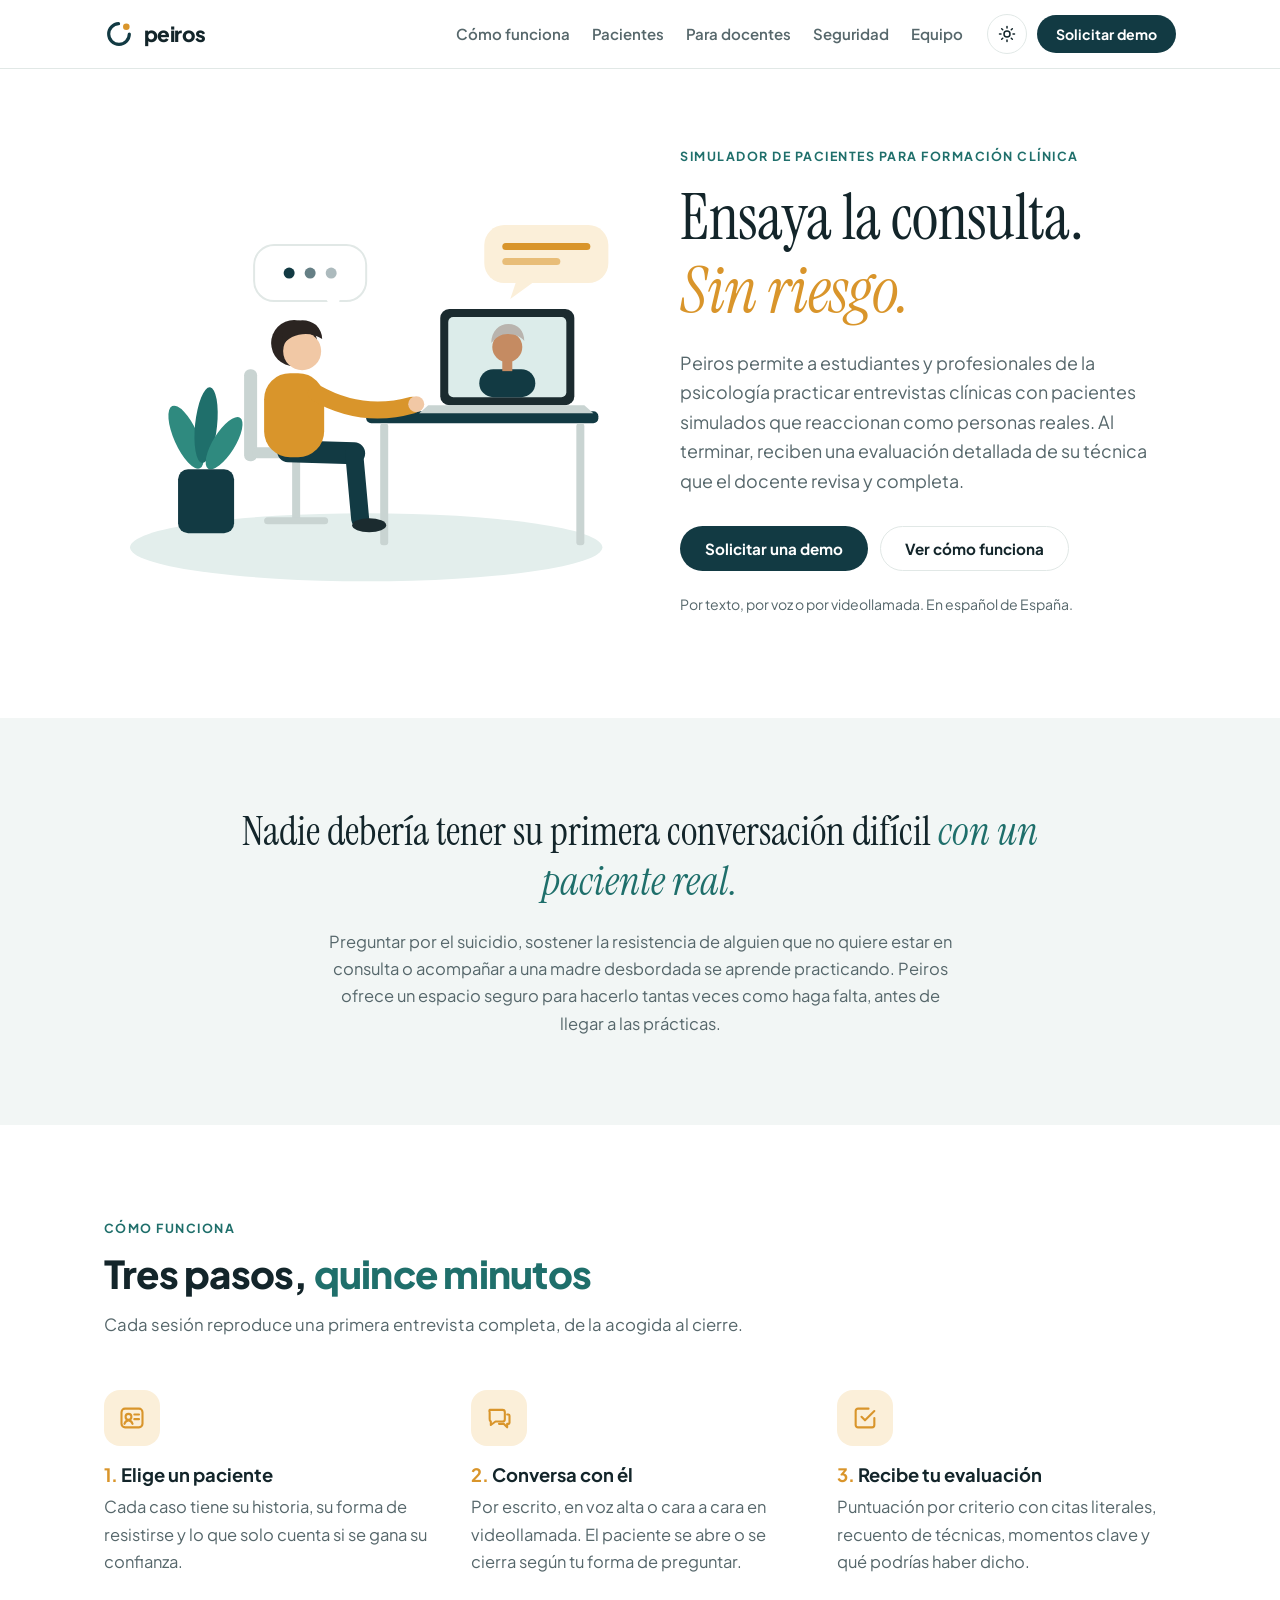
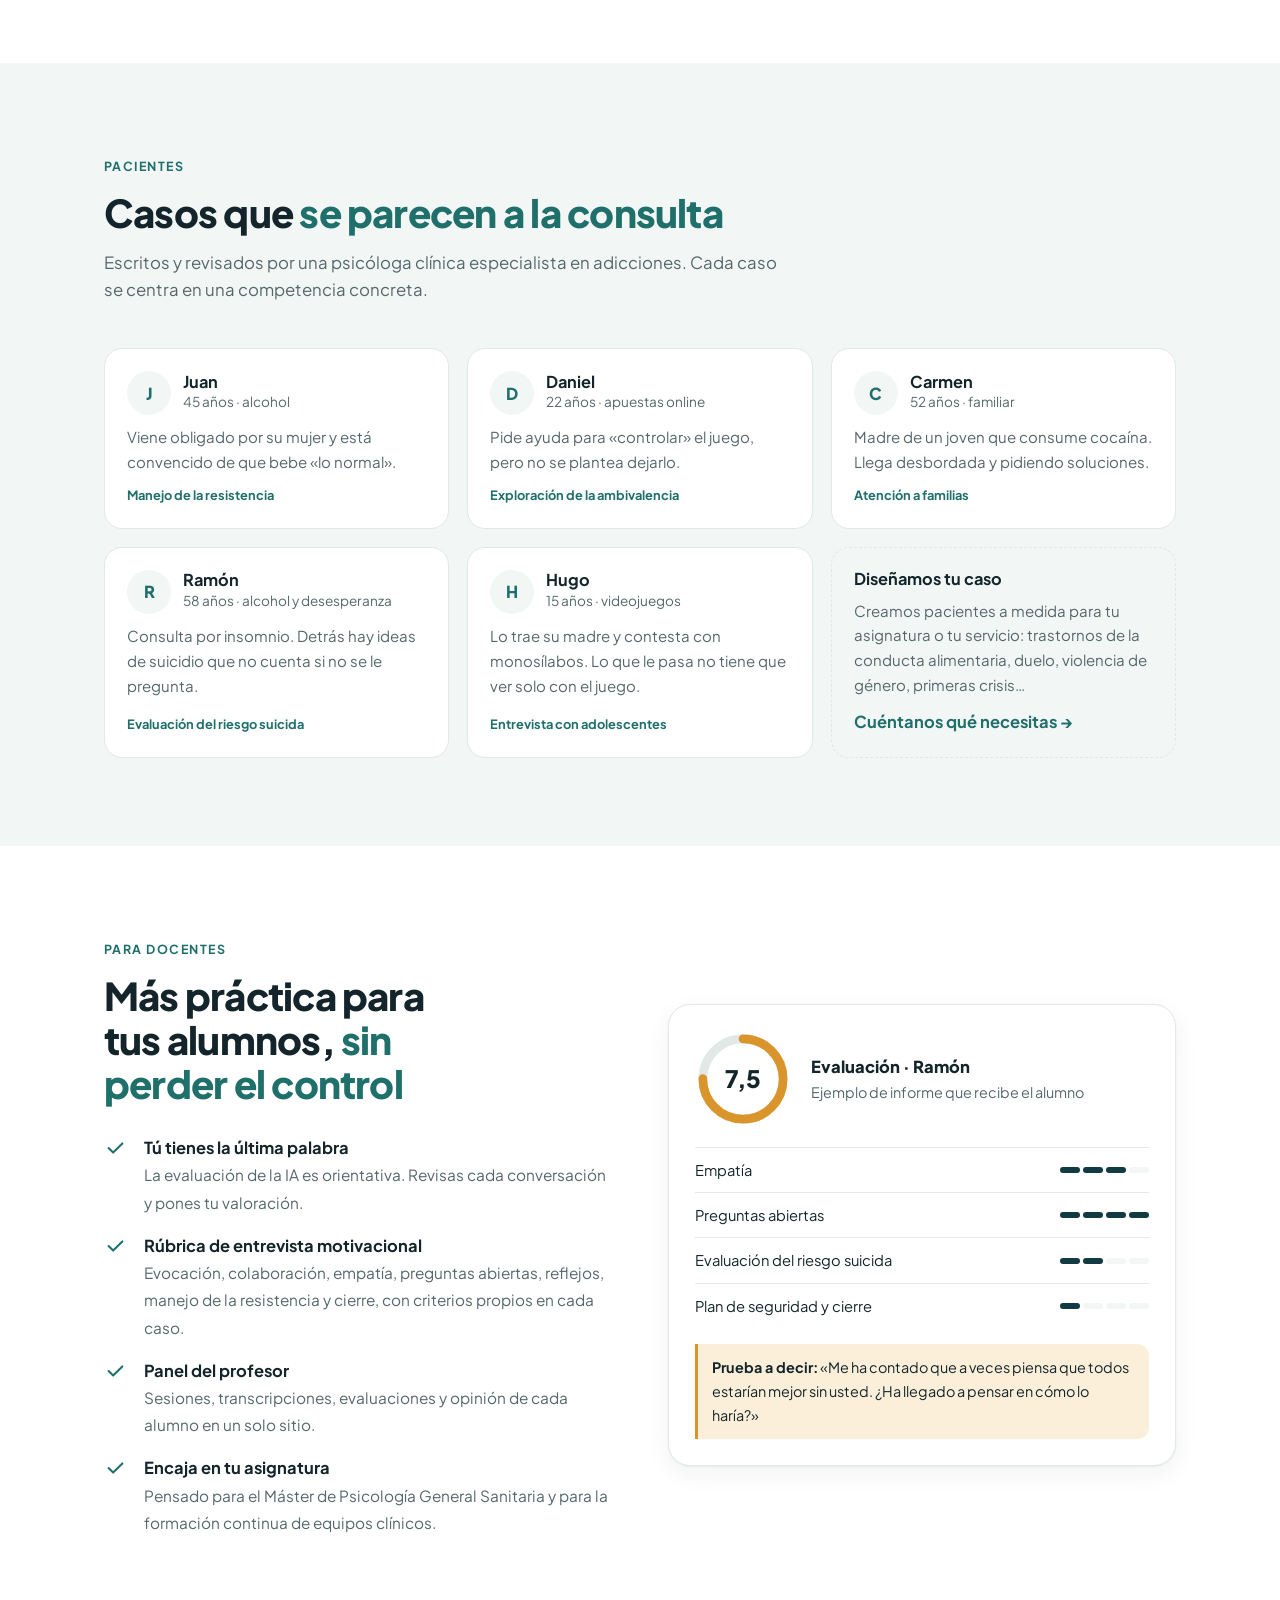
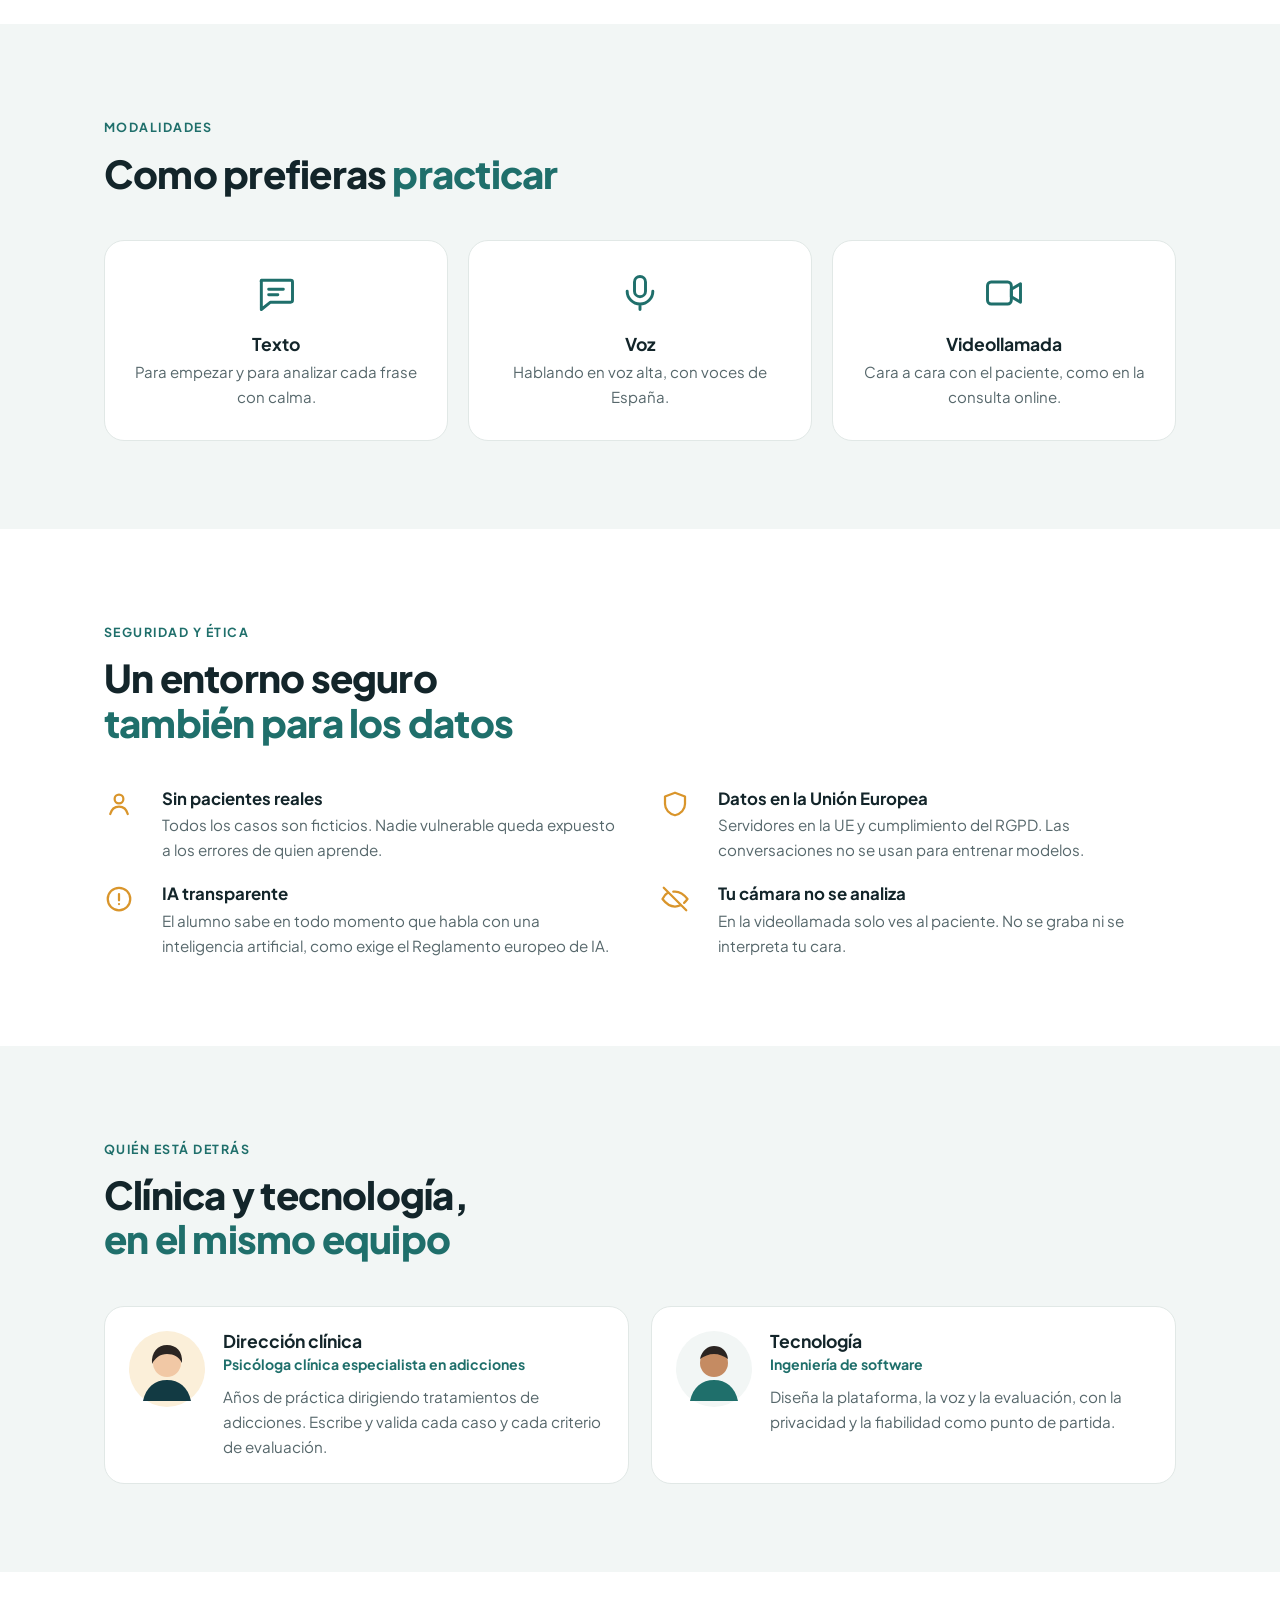
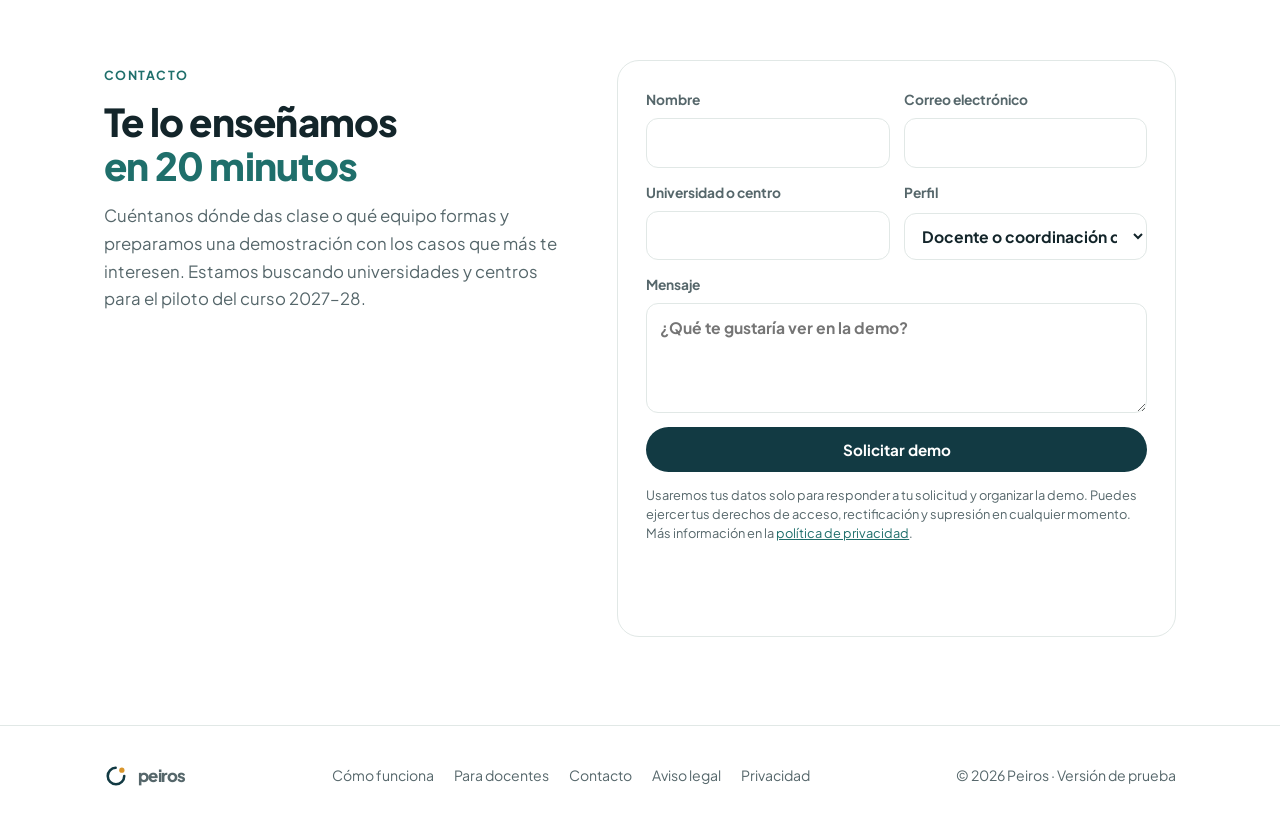
==== index.html @ 3a3e8f76 "Web corporativa de Peiros Co-Authored-By: Claude Opus 5.5 <noreply@anthropic.com>" ====
<!doctype html>
<html lang="es">
<head>
  <meta charset="utf-8">
  <meta name="viewport" content="width=device-width, initial-scale=1">
  <title>Peiros · Simulador de pacientes para formación clínica</title>
  <meta name="description" content="Peiros es un simulador de pacientes con IA para que estudiantes y profesionales de la psicología ensayen entrevistas clínicas sin riesgo y reciban una evaluación de su técnica.">
  <link rel="icon" href="assets/brand/favicon.svg" type="image/svg+xml">
  <link rel="preconnect" href="https://fonts.googleapis.com">
  <link rel="preconnect" href="https://fonts.gstatic.com" crossorigin>
  <link rel="stylesheet" href="https://fonts.googleapis.com/css2?family=Instrument+Serif:ital@0;1&family=Plus+Jakarta+Sans:wght@400;500;600;700;800&display=swap">
  <script>
    // Tema guardado antes de pintar, para evitar un parpadeo
    try { const t = localStorage.getItem("peiros-theme"); if (t) document.documentElement.dataset.theme = t; } catch (_) {}
  </script>
  <link rel="stylesheet" href="assets/landing.css">
  <script>window.PEIROS_APP_URL = null;</script>
</head>
<body>
  <header class="site-header">
    <div class="wrap">
      <a class="brand" href="index.html" aria-label="Peiros, inicio">
        <svg viewBox="0 0 32 32" aria-hidden="true"><circle cx="16" cy="16" r="11" fill="none" stroke="currentColor" stroke-width="3.4" stroke-linecap="round" stroke-dasharray="51 18.1"/><circle cx="23.8" cy="8.2" r="3.5" class="f-accent"/></svg>
        peiros
      </a>
      <nav class="site-nav" aria-label="Secciones">
        <a href="#como-funciona">Cómo funciona</a>
        <a href="#pacientes">Pacientes</a>
        <a href="#docentes">Para docentes</a>
        <a href="#seguridad">Seguridad</a>
        <a href="#equipo">Equipo</a>
      </nav>
      <div class="header-actions">
        <button class="theme-toggle" id="theme-toggle" type="button" aria-label="Cambiar entre modo claro y oscuro">
          <svg class="sun" viewBox="0 0 24 24" fill="none" stroke="currentColor" stroke-width="2" stroke-linecap="round"><circle cx="12" cy="12" r="4"/><path d="M12 2v2M12 20v2M4.9 4.9l1.4 1.4M17.7 17.7l1.4 1.4M2 12h2M20 12h2M4.9 19.1l1.4-1.4M17.7 6.3l1.4-1.4"/></svg>
          <svg class="moon" viewBox="0 0 24 24" fill="none" stroke="currentColor" stroke-width="2" stroke-linecap="round" stroke-linejoin="round"><path d="M21 12.8A9 9 0 1 1 11.2 3a7 7 0 0 0 9.8 9.8z"/></svg>
        </button>
        
        <a class="btn btn-primary btn-small" href="#contacto">Solicitar demo</a>
      </div>
    </div>
  </header>

  <main>
    <!-- Hero -->
    <section class="hero">
      <div class="wrap">
        <div class="illustration" aria-hidden="true">
          <svg viewBox="0 0 520 420">
            <ellipse cx="262" cy="372" rx="236" ry="34" class="f-floor"/>
            <!-- planta -->
            <g>
              <ellipse cx="82" cy="262" rx="12" ry="34" class="f-leaf" transform="rotate(-24 82 262)"/>
              <ellipse cx="102" cy="250" rx="11" ry="38" class="f-teal" transform="rotate(6 102 250)"/>
              <ellipse cx="120" cy="268" rx="11" ry="30" class="f-leaf" transform="rotate(32 120 268)"/>
              <rect x="74" y="294" width="56" height="64" rx="10" class="f-brand"/>
            </g>
            <!-- mesa -->
            <rect x="262" y="236" width="232" height="12" rx="5" class="f-brand"/>
            <rect x="276" y="248" width="8" height="122" rx="3" class="f-metal"/>
            <rect x="472" y="248" width="8" height="122" rx="3" class="f-metal"/>
            <!-- portátil con el paciente en pantalla -->
            <rect x="336" y="134" width="134" height="96" rx="9" class="f-dark"/>
            <rect x="344" y="142" width="118" height="80" rx="5" class="f-screen"/>
            <rect x="375" y="194" width="56" height="28" rx="14" class="f-brand"/>
            <rect x="398" y="183" width="10" height="13" class="f-skin2"/>
            <circle cx="403" cy="172" r="15" class="f-skin2"/>
            <path d="M387 168c0-12 8-19 17-19 10 0 16 7 16 17-4-5-10-7-17-7-6 0-11 3-16 9z" class="f-grey"/>
            <path d="M324 230h156l9 8H315z" class="f-metal"/>
            <!-- bocadillo del paciente -->
            <rect x="380" y="50" width="124" height="58" rx="20" class="f-accent-soft"/>
            <path d="M412 106l-6 18 22-16z" class="f-accent-soft"/>
            <rect x="398" y="68" width="88" height="7" rx="3.5" class="f-accent"/>
            <rect x="398" y="83" width="58" height="7" rx="3.5" class="f-accent" opacity=".55"/>
            <!-- bocadillo del estudiante -->
            <rect x="150" y="70" width="112" height="56" rx="20" class="f-card s-line" stroke-width="2"/>
            <path d="M222 124l10 18 4-20z" class="f-card"/>
            <circle cx="185" cy="98" r="5.5" class="f-brand"/>
            <circle cx="206" cy="98" r="5.5" class="f-brand" opacity=".65"/>
            <circle cx="227" cy="98" r="5.5" class="f-brand" opacity=".35"/>
            <!-- silla -->
            <rect x="140" y="194" width="13" height="92" rx="6" class="f-metal"/>
            <rect x="148" y="272" width="88" height="11" rx="5" class="f-metal"/>
            <rect x="188" y="283" width="8" height="62" class="f-metal"/>
            <rect x="160" y="342" width="64" height="7" rx="3.5" class="f-metal"/>
            <!-- estudiante -->
            <path d="M184 276 L250 278" class="s-brand" stroke-width="22" stroke-linecap="round" fill="none"/>
            <path d="M250 278 L256 344" class="s-brand" stroke-width="18" stroke-linecap="round" fill="none"/>
            <ellipse cx="265" cy="350" rx="17" ry="7" class="f-dark"/>
            <rect x="160" y="198" width="60" height="84" rx="26" class="f-accent"/>
            <path d="M212 218 Q258 244 308 230" class="s-accent" stroke-width="17" stroke-linecap="round" fill="none"/>
            <circle cx="312" cy="229" r="8" class="f-skin"/>
            <circle cx="190" cy="168" r="23" class="f-hair"/>
            <circle cx="198" cy="176" r="19" class="f-skin"/>
            <path d="M178 160c4-14 22-20 34-10 4 4 6 9 6 14-8-6-20-7-30-2-4 2-7 5-10 9z" class="f-hair"/>
          </svg>
        </div>
        <div>
          <span class="eyebrow">Simulador de pacientes para formación clínica</span>
          <h1>Ensaya la consulta. <em>Sin riesgo.</em></h1>
          <p class="lead">Peiros permite a estudiantes y profesionales de la psicología practicar entrevistas clínicas con pacientes simulados que reaccionan como personas reales. Al terminar, reciben una evaluación detallada de su técnica que el docente revisa y completa.</p>
          <div class="hero-actions">
            <a class="btn btn-primary" href="#contacto">Solicitar una demo</a>
            <a class="btn btn-ghost" href="#como-funciona">Ver cómo funciona</a>
          </div>
          <p class="hero-note">Por texto, por voz o por videollamada. En español de España.</p>
        </div>
      </div>
    </section>

    <!-- Declaración -->
    <section class="soft statement">
      <div class="wrap">
        <blockquote>Nadie debería tener su primera conversación difícil <em>con un paciente real.</em></blockquote>
        <p>Preguntar por el suicidio, sostener la resistencia de alguien que no quiere estar en consulta o acompañar a una madre desbordada se aprende practicando. Peiros ofrece un espacio seguro para hacerlo tantas veces como haga falta, antes de llegar a las prácticas.</p>
      </div>
    </section>

    <!-- Cómo funciona -->
    <section id="como-funciona">
      <div class="wrap">
        <div class="section-head">
          <span class="eyebrow">Cómo funciona</span>
          <h2>Tres pasos, <span>quince minutos</span></h2>
          <p>Cada sesión reproduce una primera entrevista completa, de la acogida al cierre.</p>
        </div>
        <div class="steps">
          <div class="step">
            <div class="step-icon"><svg viewBox="0 0 24 24" fill="none" stroke="currentColor" stroke-width="1.8" stroke-linecap="round" stroke-linejoin="round"><rect x="3" y="4" width="18" height="16" rx="3"/><circle cx="9" cy="11" r="2.5"/><path d="M5.5 17c.8-2 2-3 3.5-3s2.7 1 3.5 3M14 9h4M14 13h4"/></svg></div>
            <h3>Elige un paciente</h3>
            <p>Cada caso tiene su historia, su forma de resistirse y lo que solo cuenta si se gana su confianza.</p>
          </div>
          <div class="step">
            <div class="step-icon"><svg viewBox="0 0 24 24" fill="none" stroke="currentColor" stroke-width="1.8" stroke-linecap="round" stroke-linejoin="round"><path d="M4 5h11a2 2 0 0 1 2 2v6a2 2 0 0 1-2 2H9l-4 3v-3a2 2 0 0 1-1-2V7a2 2 0 0 1 0-2z"/><path d="M19 9h1a1 1 0 0 1 1 1v6a1 1 0 0 1-1 1h-1v3l-3-3h-4"/></svg></div>
            <h3>Conversa con él</h3>
            <p>Por escrito, en voz alta o cara a cara en videollamada. El paciente se abre o se cierra según tu forma de preguntar.</p>
          </div>
          <div class="step">
            <div class="step-icon"><svg viewBox="0 0 24 24" fill="none" stroke="currentColor" stroke-width="1.8" stroke-linecap="round" stroke-linejoin="round"><path d="M9 11l3 3 8-8"/><path d="M20 12v6a2 2 0 0 1-2 2H6a2 2 0 0 1-2-2V6a2 2 0 0 1 2-2h9"/></svg></div>
            <h3>Recibe tu evaluación</h3>
            <p>Puntuación por criterio con citas literales, recuento de técnicas, momentos clave y qué podrías haber dicho.</p>
          </div>
        </div>
      </div>
    </section>

    <!-- Pacientes -->
    <section id="pacientes" class="soft">
      <div class="wrap">
        <div class="section-head">
          <span class="eyebrow">Pacientes</span>
          <h2>Casos que <span>se parecen a la consulta</span></h2>
          <p>Escritos y revisados por una psicóloga clínica especialista en adicciones. Cada caso se centra en una competencia concreta.</p>
        </div>
        <div class="patients">
          <article class="patient">
            <div class="patient-head"><div class="patient-avatar">J</div><div><h3>Juan</h3><div class="age">45 años · alcohol</div></div></div>
            <p>Viene obligado por su mujer y está convencido de que bebe «lo normal».</p>
            <div class="skill">Manejo de la resistencia</div>
          </article>
          <article class="patient">
            <div class="patient-head"><div class="patient-avatar">D</div><div><h3>Daniel</h3><div class="age">22 años · apuestas online</div></div></div>
            <p>Pide ayuda para «controlar» el juego, pero no se plantea dejarlo.</p>
            <div class="skill">Exploración de la ambivalencia</div>
          </article>
          <article class="patient">
            <div class="patient-head"><div class="patient-avatar">C</div><div><h3>Carmen</h3><div class="age">52 años · familiar</div></div></div>
            <p>Madre de un joven que consume cocaína. Llega desbordada y pidiendo soluciones.</p>
            <div class="skill">Atención a familias</div>
          </article>
          <article class="patient">
            <div class="patient-head"><div class="patient-avatar">R</div><div><h3>Ramón</h3><div class="age">58 años · alcohol y desesperanza</div></div></div>
            <p>Consulta por insomnio. Detrás hay ideas de suicidio que no cuenta si no se le pregunta.</p>
            <div class="skill">Evaluación del riesgo suicida</div>
          </article>
          <article class="patient">
            <div class="patient-head"><div class="patient-avatar">H</div><div><h3>Hugo</h3><div class="age">15 años · videojuegos</div></div></div>
            <p>Lo trae su madre y contesta con monosílabos. Lo que le pasa no tiene que ver solo con el juego.</p>
            <div class="skill">Entrevista con adolescentes</div>
          </article>
          <article class="patient custom">
            <h3>Diseñamos tu caso</h3>
            <p>Creamos pacientes a medida para tu asignatura o tu servicio: trastornos de la conducta alimentaria, duelo, violencia de género, primeras crisis…</p>
            <a href="#contacto">Cuéntanos qué necesitas →</a>
          </article>
        </div>
      </div>
    </section>

    <!-- Para docentes -->
    <section id="docentes">
      <div class="wrap split">
        <div>
          <div class="section-head" style="margin-bottom:28px">
            <span class="eyebrow">Para docentes</span>
            <h2>Más práctica para tus alumnos, <span>sin perder el control</span></h2>
          </div>
          <ul class="checks">
            <li><svg viewBox="0 0 24 24" fill="none" stroke="currentColor" stroke-width="2.2" stroke-linecap="round" stroke-linejoin="round"><path d="M5 12l5 5L20 7"/></svg><div><b>Tú tienes la última palabra</b><span>La evaluación de la IA es orientativa. Revisas cada conversación y pones tu valoración.</span></div></li>
            <li><svg viewBox="0 0 24 24" fill="none" stroke="currentColor" stroke-width="2.2" stroke-linecap="round" stroke-linejoin="round"><path d="M5 12l5 5L20 7"/></svg><div><b>Rúbrica de entrevista motivacional</b><span>Evocación, colaboración, empatía, preguntas abiertas, reflejos, manejo de la resistencia y cierre, con criterios propios en cada caso.</span></div></li>
            <li><svg viewBox="0 0 24 24" fill="none" stroke="currentColor" stroke-width="2.2" stroke-linecap="round" stroke-linejoin="round"><path d="M5 12l5 5L20 7"/></svg><div><b>Panel del profesor</b><span>Sesiones, transcripciones, evaluaciones y opinión de cada alumno en un solo sitio.</span></div></li>
            <li><svg viewBox="0 0 24 24" fill="none" stroke="currentColor" stroke-width="2.2" stroke-linecap="round" stroke-linejoin="round"><path d="M5 12l5 5L20 7"/></svg><div><b>Encaja en tu asignatura</b><span>Pensado para el Máster de Psicología General Sanitaria y para la formación continua de equipos clínicos.</span></div></li>
          </ul>
        </div>
        <div class="mock" aria-label="Ejemplo de evaluación">
          <div class="mock-top">
            <div class="mock-ring">
              <svg viewBox="0 0 110 110"><circle cx="55" cy="55" r="46" fill="none" stroke-width="10" class="s-line"/><circle cx="55" cy="55" r="46" fill="none" stroke-width="10" stroke-linecap="round" class="s-accent" stroke-dasharray="289" stroke-dashoffset="72"/></svg>
              <span>7,5</span>
            </div>
            <div><div class="mock-title">Evaluación · Ramón</div><div class="mock-sub">Ejemplo de informe que recibe el alumno</div></div>
          </div>
          <div class="mock-row"><span>Empatía</span><span class="bars"><i class="on"></i><i class="on"></i><i class="on"></i><i></i></span></div>
          <div class="mock-row"><span>Preguntas abiertas</span><span class="bars"><i class="on"></i><i class="on"></i><i class="on"></i><i class="on"></i></span></div>
          <div class="mock-row"><span>Evaluación del riesgo suicida</span><span class="bars"><i class="on"></i><i class="on"></i><i></i><i></i></span></div>
          <div class="mock-row"><span>Plan de seguridad y cierre</span><span class="bars"><i class="on"></i><i></i><i></i><i></i></span></div>
          <div class="mock-quote"><b>Prueba a decir:</b> «Me ha contado que a veces piensa que todos estarían mejor sin usted. ¿Ha llegado a pensar en cómo lo haría?»</div>
        </div>
      </div>
    </section>

    <!-- Modalidades -->
    <section class="soft">
      <div class="wrap">
        <div class="section-head">
          <span class="eyebrow">Modalidades</span>
          <h2>Como prefieras <span>practicar</span></h2>
        </div>
        <div class="modes">
          <div class="mode">
            <svg viewBox="0 0 24 24" fill="none" stroke="currentColor" stroke-width="1.6" stroke-linecap="round" stroke-linejoin="round"><path d="M4 5h16a1 1 0 0 1 1 1v10a1 1 0 0 1-1 1H9l-5 4V6a1 1 0 0 1 0-1z"/><path d="M8 10h8M8 13h5"/></svg>
            <h3>Texto</h3><p>Para empezar y para analizar cada frase con calma.</p>
          </div>
          <div class="mode">
            <svg viewBox="0 0 24 24" fill="none" stroke="currentColor" stroke-width="1.6" stroke-linecap="round" stroke-linejoin="round"><rect x="9" y="3" width="6" height="11" rx="3"/><path d="M5 11a7 7 0 0 0 14 0M12 18v3"/></svg>
            <h3>Voz</h3><p>Hablando en voz alta, con voces de España.</p>
          </div>
          <div class="mode">
            <svg viewBox="0 0 24 24" fill="none" stroke="currentColor" stroke-width="1.6" stroke-linecap="round" stroke-linejoin="round"><rect x="3" y="6" width="13" height="12" rx="2"/><path d="M16 10l5-3v10l-5-3z"/></svg>
            <h3>Videollamada</h3><p>Cara a cara con el paciente, como en la consulta online.</p>
          </div>
        </div>
      </div>
    </section>

    <!-- Seguridad -->
    <section id="seguridad">
      <div class="wrap">
        <div class="section-head">
          <span class="eyebrow">Seguridad y ética</span>
          <h2>Un entorno seguro <span>también para los datos</span></h2>
        </div>
        <div class="pillars">
          <div class="pillar"><svg viewBox="0 0 24 24" fill="none" stroke="currentColor" stroke-width="1.8" stroke-linecap="round" stroke-linejoin="round"><circle cx="12" cy="8" r="3.5"/><path d="M5 20c1-4 3.5-6 7-6s6 2 7 6"/></svg><div><h3>Sin pacientes reales</h3><p>Todos los casos son ficticios. Nadie vulnerable queda expuesto a los errores de quien aprende.</p></div></div>
          <div class="pillar"><svg viewBox="0 0 24 24" fill="none" stroke="currentColor" stroke-width="1.8" stroke-linecap="round" stroke-linejoin="round"><path d="M12 3l8 3v6c0 4.5-3.4 8-8 9-4.6-1-8-4.5-8-9V6z"/></svg><div><h3>Datos en la Unión Europea</h3><p>Servidores en la UE y cumplimiento del RGPD. Las conversaciones no se usan para entrenar modelos.</p></div></div>
          <div class="pillar"><svg viewBox="0 0 24 24" fill="none" stroke="currentColor" stroke-width="1.8" stroke-linecap="round" stroke-linejoin="round"><circle cx="12" cy="12" r="9"/><path d="M12 8v5M12 16h.01"/></svg><div><h3>IA transparente</h3><p>El alumno sabe en todo momento que habla con una inteligencia artificial, como exige el Reglamento europeo de IA.</p></div></div>
          <div class="pillar"><svg viewBox="0 0 24 24" fill="none" stroke="currentColor" stroke-width="1.8" stroke-linecap="round" stroke-linejoin="round"><path d="M3 3l18 18M10.6 6.1A9.9 9.9 0 0 1 12 6c5 0 8.5 4 10 6-.6.8-1.5 2-2.7 3.1M6.6 6.6C4.4 8 2.8 10.4 2 12c1.5 2 5 6 10 6 1.6 0 3-.4 4.3-1"/></svg><div><h3>Tu cámara no se analiza</h3><p>En la videollamada solo ves al paciente. No se graba ni se interpreta tu cara.</p></div></div>
        </div>
      </div>
    </section>

    <!-- Equipo -->
    <section id="equipo" class="soft">
      <div class="wrap">
        <div class="section-head">
          <span class="eyebrow">Quién está detrás</span>
          <h2>Clínica y tecnología, <span>en el mismo equipo</span></h2>
        </div>
        <div class="team">
          <article class="member">
            <svg viewBox="0 0 76 76" aria-hidden="true"><circle cx="38" cy="38" r="38" class="f-accent-soft"/><path d="M14 70c3-14 12-21 24-21s21 7 24 21z" class="f-brand"/><circle cx="38" cy="32" r="14" class="f-skin"/><path d="M23 33c-1-12 6-19 15-19s16 6 15 18c-3-6-8-9-15-9s-12 4-15 10z" class="f-hair"/></svg>
            <div><h3>Dirección clínica</h3><div class="role">Psicóloga clínica especialista en adicciones</div><p>Años de práctica dirigiendo tratamientos de adicciones. Escribe y valida cada caso y cada criterio de evaluación.</p></div>
          </article>
          <article class="member">
            <svg viewBox="0 0 76 76" aria-hidden="true"><circle cx="38" cy="38" r="38" class="f-soft"/><path d="M14 70c3-14 12-21 24-21s21 7 24 21z" class="f-teal"/><circle cx="38" cy="32" r="14" class="f-skin2"/><path d="M24 28c2-9 8-13 14-13 7 0 13 4 14 13-4-3-9-5-14-5s-10 2-14 5z" class="f-hair"/></svg>
            <div><h3>Tecnología</h3><div class="role">Ingeniería de software</div><p>Diseña la plataforma, la voz y la evaluación, con la privacidad y la fiabilidad como punto de partida.</p></div>
          </article>
        </div>
      </div>
    </section>

    <!-- Contacto -->
    <section id="contacto">
      <div class="wrap contact">
        <div>
          <div class="section-head">
            <span class="eyebrow">Contacto</span>
            <h2>Te lo enseñamos <span>en 20 minutos</span></h2>
            <p>Cuéntanos dónde das clase o qué equipo formas y preparamos una demostración con los casos que más te interesen. Estamos buscando universidades y centros para el piloto del curso 2027–28.</p>
          </div>
        </div>
        <form id="contact-form" novalidate>
          <div class="row">
            <label for="c-name">Nombre<input id="c-name" name="name" required maxlength="120" autocomplete="name"></label>
            <label for="c-email">Correo electrónico<input id="c-email" name="email" type="email" required maxlength="200" autocomplete="email"></label>
          </div>
          <div class="row">
            <label for="c-org">Universidad o centro<input id="c-org" name="organization" maxlength="200" autocomplete="organization"></label>
            <label for="c-role">Perfil
              <select id="c-role" name="role">
                <option>Docente o coordinación de máster</option>
                <option>Dirección de centro o servicio</option>
                <option>Profesional de la psicología</option>
                <option>Estudiante</option>
                <option>Otro</option>
              </select>
            </label>
          </div>
          <label for="c-message">Mensaje<textarea id="c-message" name="message" maxlength="3000" placeholder="¿Qué te gustaría ver en la demo?"></textarea></label>
          <label class="hp" aria-hidden="true">No rellenar<input name="website" tabindex="-1" autocomplete="off"></label>
          <button class="btn btn-primary" type="submit">Solicitar demo</button>
          <p class="form-legal">Usaremos tus datos solo para responder a tu solicitud y organizar la demo. Puedes ejercer tus derechos de acceso, rectificación y supresión en cualquier momento. Más información en la <a href="privacidad.html">política de privacidad</a>.</p>
          <p class="form-status" id="form-status" role="status"></p>
        </form>
      </div>
    </section>
  </main>

  <footer class="site-footer">
    <div class="wrap">
      <a class="brand" href="index.html" style="font-size:1.05rem">
        <svg viewBox="0 0 32 32" aria-hidden="true" style="width:24px;height:24px"><circle cx="16" cy="16" r="11" fill="none" stroke="currentColor" stroke-width="3.4" stroke-linecap="round" stroke-dasharray="51 18.1"/><circle cx="23.8" cy="8.2" r="3.5" class="f-accent"/></svg>
        peiros
      </a>
      <nav aria-label="Pie de página"><a href="#como-funciona">Cómo funciona</a><a href="#docentes">Para docentes</a><a href="#contacto">Contacto</a><a href="aviso-legal.html">Aviso legal</a><a href="privacidad.html">Privacidad</a></nav>
      <span>© 2026 Peiros · Versión de prueba</span>
    </div>
  </footer>

  <script src="assets/landing.js"></script>
</body>
</html>
---- assets/landing.css ----
/* Peiros · web corporativa
   Layout: secciones amplias y aireadas que alternan fondo blanco y fondo suave; ilustración plana a la izquierda
   del hero y texto a la derecha; tarjetas sobrias solo donde agrupan contenido. Modo claro y oscuro con selector. */

:root {
  --bg: #ffffff;
  --bg-soft: #f2f6f5;
  --card: #ffffff;
  --text: #13252a;
  --muted: #56676b;
  --line: #e1e8e6;
  --brand: #123a43;
  --brand-ink: #ffffff;
  --teal: #1f6f6b;
  --accent: #d9952b;
  --accent-soft: #fbefd9;
  --ill-floor: #e3eeec;
  --ill-dark: #1b2b2f;
  --ill-screen: #dcecea;
  --ill-metal: #c9d4d2;
  --ill-skin: #f1c8a5;
  --ill-skin-2: #c58b62;
  --ill-hair: #2b2421;
  --ill-hair-grey: #b9b4ae;
  --ill-leaf: #2f8a7f;
  --shadow: 0 1px 2px rgba(19, 37, 42, .05), 0 8px 24px rgba(19, 37, 42, .06);
  --font-ui: "Plus Jakarta Sans", system-ui, -apple-system, "Segoe UI", Roboto, sans-serif;
  --font-display: "Instrument Serif", Georgia, "Times New Roman", serif;
}

@media (prefers-color-scheme: dark) {
  :root:not([data-theme="light"]) {
    --bg: #0d1618; --bg-soft: #122023; --card: #152427; --text: #e6eeec; --muted: #9fb2b3; --line: #26383c;
    --brand: #7cc6c3; --brand-ink: #0d1618; --teal: #8fd3cf; --accent: #f0b44e; --accent-soft: #3a2d14;
    --ill-floor: #18292c; --ill-dark: #050b0c; --ill-screen: #23403f; --ill-metal: #4b5d60;
    --ill-skin: #e7b993; --ill-skin-2: #b97f57; --ill-hair: #0b0908; --ill-hair-grey: #a8a29b; --ill-leaf: #4fb3a6;
    --shadow: 0 1px 2px rgba(0, 0, 0, .35);
    color-scheme: dark;
  }
}
:root[data-theme="dark"] {
  --bg: #0d1618; --bg-soft: #122023; --card: #152427; --text: #e6eeec; --muted: #9fb2b3; --line: #26383c;
  --brand: #7cc6c3; --brand-ink: #0d1618; --teal: #8fd3cf; --accent: #f0b44e; --accent-soft: #3a2d14;
  --ill-floor: #18292c; --ill-dark: #050b0c; --ill-screen: #23403f; --ill-metal: #4b5d60;
  --ill-skin: #e7b993; --ill-skin-2: #b97f57; --ill-hair: #0b0908; --ill-hair-grey: #a8a29b; --ill-leaf: #4fb3a6;
  --shadow: 0 1px 2px rgba(0, 0, 0, .35);
  color-scheme: dark;
}

* { box-sizing: border-box; }
html { scroll-behavior: smooth; }
body { margin: 0; background: var(--bg); color: var(--text); font: 16.5px/1.65 var(--font-ui); -webkit-font-smoothing: antialiased; }
a { color: var(--teal); }
img, svg { max-width: 100%; }
h1, h2, h3 { line-height: 1.15; text-wrap: balance; margin: 0; }
:focus-visible { outline: 2px solid var(--accent); outline-offset: 3px; }

.wrap { max-width: 1120px; margin: 0 auto; padding-inline: 24px; }
section { padding-block: 88px; }
section.soft { background: var(--bg-soft); }

/* --- Cabecera --- */
.site-header { position: sticky; top: 0; z-index: 20; background: color-mix(in srgb, var(--bg) 90%, transparent); backdrop-filter: blur(10px); border-bottom: 1px solid var(--line); }
.site-header .wrap { display: flex; align-items: center; gap: 24px; height: 68px; }
.brand { display: flex; align-items: center; gap: 10px; color: var(--text); text-decoration: none; font-weight: 800; font-size: 1.3rem; letter-spacing: -.03em; }
.brand svg { width: 30px; height: 30px; color: var(--brand); }
.site-nav { display: flex; gap: 22px; margin-left: auto; }
.site-nav a { color: var(--muted); text-decoration: none; font-weight: 600; font-size: .94rem; }
.site-nav a:hover { color: var(--text); }
.header-actions { display: flex; align-items: center; gap: 10px; }
.theme-toggle { width: 40px; height: 40px; border-radius: 50%; border: 1px solid var(--line); background: var(--card); color: var(--text); display: grid; place-items: center; cursor: pointer; }
.theme-toggle svg { width: 18px; height: 18px; }
.theme-toggle .moon { display: none; }
:root[data-theme="dark"] .theme-toggle .sun { display: none; }
:root[data-theme="dark"] .theme-toggle .moon { display: block; }
@media (prefers-color-scheme: dark) {
  :root:not([data-theme="light"]) .theme-toggle .sun { display: none; }
  :root:not([data-theme="light"]) .theme-toggle .moon { display: block; }
}

.btn { display: inline-flex; align-items: center; justify-content: center; gap: 8px; border-radius: 999px; padding: 12px 24px; font: 700 .95rem var(--font-ui); text-decoration: none; border: 1.5px solid transparent; cursor: pointer; transition: transform .15s, background .15s; }
.btn-primary { background: var(--brand); color: var(--brand-ink); }
.btn-primary:hover { transform: translateY(-1px); }
.btn-ghost { border-color: var(--line); color: var(--text); background: transparent; }
.btn-ghost:hover { border-color: var(--brand); }
.btn-small { padding: 9px 18px; font-size: .88rem; }

/* --- Hero --- */
.hero { padding-block: 72px 88px; }
.hero .wrap { display: grid; grid-template-columns: minmax(0, 1.05fr) minmax(0, 1fr); gap: 56px; align-items: center; }
.eyebrow { display: inline-block; font-size: .78rem; font-weight: 700; letter-spacing: .12em; text-transform: uppercase; color: var(--teal); margin-bottom: 14px; }
.hero h1 { font-family: var(--font-display); font-weight: 400; font-size: clamp(2.6rem, 5.4vw, 4rem); letter-spacing: -.01em; }
.hero h1 em { color: var(--accent); }
.hero p.lead { color: var(--muted); font-size: 1.12rem; margin: 20px 0 30px; max-width: 34em; }
.hero-actions { display: flex; gap: 12px; flex-wrap: wrap; }
.hero-note { margin-top: 22px; font-size: .88rem; color: var(--muted); }

/* --- Bloque de declaración --- */
.statement { text-align: center; }
.statement blockquote { margin: 0 auto; max-width: 820px; font-family: var(--font-display); font-size: clamp(1.7rem, 3.4vw, 2.5rem); line-height: 1.25; }
.statement blockquote em { color: var(--teal); }
.statement p { color: var(--muted); max-width: 640px; margin: 22px auto 0; }

/* --- Títulos de sección --- */
.section-head { max-width: 680px; margin-bottom: 44px; }
.section-head h2 { font-size: clamp(1.8rem, 3.2vw, 2.4rem); letter-spacing: -.02em; font-weight: 800; }
.section-head h2 span { color: var(--teal); }
.section-head p { color: var(--muted); margin: 14px 0 0; font-size: 1.05rem; }

/* --- Pasos --- */
.steps { display: grid; grid-template-columns: repeat(3, minmax(0, 1fr)); gap: 28px; counter-reset: step; }
.step { position: relative; padding-top: 8px; }
.step-icon { width: 56px; height: 56px; border-radius: 16px; background: var(--accent-soft); color: var(--accent); display: grid; place-items: center; margin-bottom: 18px; }
.step-icon svg { width: 28px; height: 28px; }
.step h3 { font-size: 1.15rem; margin-bottom: 8px; }
.step h3::before { counter-increment: step; content: counter(step) ". "; color: var(--accent); }
.step p { color: var(--muted); margin: 0; }

/* --- Pacientes --- */
.patients { display: grid; grid-template-columns: repeat(3, minmax(0, 1fr)); gap: 18px; }
.patient.custom { border-style: dashed; background: transparent; justify-content: center; }
.patient.custom a { font-weight: 700; text-decoration: none; }
.patient { background: var(--card); border: 1px solid var(--line); border-radius: 18px; padding: 22px; display: flex; flex-direction: column; gap: 10px; }
.patient-head { display: flex; align-items: center; gap: 12px; }
.patient-avatar { width: 44px; height: 44px; border-radius: 50%; display: grid; place-items: center; background: var(--bg-soft); color: var(--teal); font-weight: 800; }
.patient h3 { font-size: 1.02rem; }
.patient .age { font-size: .85rem; color: var(--muted); }
.patient p { margin: 0; color: var(--muted); font-size: .94rem; }
.patient .skill { margin-top: auto; font-size: .8rem; font-weight: 700; color: var(--teal); }
.patients-note { margin-top: 22px; color: var(--muted); font-size: .92rem; }

/* --- Docentes --- */
.split { display: grid; grid-template-columns: minmax(0, 1fr) minmax(0, 1fr); gap: 56px; align-items: center; }
.checks { list-style: none; padding: 0; margin: 0; display: grid; gap: 16px; }
.checks li { display: grid; grid-template-columns: 28px minmax(0, 1fr); gap: 12px; }
.checks li svg { width: 22px; height: 22px; color: var(--teal); margin-top: 3px; }
.checks b { display: block; }
.checks span { color: var(--muted); font-size: .96rem; }

.mock { background: var(--card); border: 1px solid var(--line); border-radius: 22px; box-shadow: var(--shadow); padding: 26px; }
.mock-top { display: flex; gap: 20px; align-items: center; margin-bottom: 20px; }
.mock-ring { width: 96px; height: 96px; flex: none; position: relative; }
.mock-ring svg { transform: rotate(-90deg); }
.mock-ring span { position: absolute; inset: 0; display: grid; place-items: center; font-weight: 800; font-size: 1.5rem; }
.mock-title { font-weight: 800; }
.mock-sub { color: var(--muted); font-size: .9rem; }
.mock-row { display: grid; grid-template-columns: minmax(0, 1fr) auto; gap: 12px; align-items: center; padding: 10px 0; border-top: 1px solid var(--line); font-size: .92rem; }
.bars { display: flex; gap: 3px; }
.bars i { width: 20px; height: 6px; border-radius: 3px; background: var(--bg-soft); }
.bars i.on { background: var(--brand); }
.mock-quote { margin-top: 16px; padding: 12px 14px; border-left: 3px solid var(--accent); background: var(--accent-soft); border-radius: 0 12px 12px 0; font-size: .9rem; }

/* --- Modalidades --- */
.modes { display: grid; grid-template-columns: repeat(3, minmax(0, 1fr)); gap: 20px; }
.mode { text-align: center; padding: 30px 22px; border-radius: 20px; background: var(--card); border: 1px solid var(--line); }
.mode svg { width: 44px; height: 44px; color: var(--teal); margin-bottom: 12px; }
.mode h3 { font-size: 1.1rem; margin-bottom: 6px; }
.mode p { margin: 0; color: var(--muted); font-size: .94rem; }

/* --- Seguridad --- */
.pillars { display: grid; grid-template-columns: repeat(2, minmax(0, 1fr)); gap: 22px 40px; }
.pillar { display: grid; grid-template-columns: 44px minmax(0, 1fr); gap: 14px; }
.pillar svg { width: 30px; height: 30px; color: var(--accent); }
.pillar h3 { font-size: 1.05rem; margin-bottom: 4px; }
.pillar p { margin: 0; color: var(--muted); font-size: .95rem; }

/* --- Equipo --- */
.team { display: grid; grid-template-columns: repeat(2, minmax(0, 1fr)); gap: 22px; }
.member { display: grid; grid-template-columns: 76px minmax(0, 1fr); gap: 18px; align-items: start; background: var(--card); border: 1px solid var(--line); border-radius: 20px; padding: 24px; }
.member svg { width: 76px; height: 76px; }
.member h3 { font-size: 1.1rem; }
.member .role { color: var(--teal); font-weight: 700; font-size: .88rem; margin: 2px 0 8px; }
.member p { margin: 0; color: var(--muted); font-size: .95rem; }

/* --- Contacto --- */
.contact { display: grid; grid-template-columns: minmax(0, .9fr) minmax(0, 1.1fr); gap: 56px; }
.contact form { display: grid; gap: 14px; background: var(--card); border: 1px solid var(--line); border-radius: 22px; padding: 28px; }
.contact .row { display: grid; grid-template-columns: 1fr 1fr; gap: 14px; }
.contact label { display: grid; gap: 6px; font-size: .86rem; font-weight: 700; color: var(--muted); min-width: 0; }
.contact input, .contact select, .contact textarea { width: 100%; min-width: 0; font: inherit; font-size: .98rem; color: var(--text); background: var(--bg); border: 1px solid var(--line); border-radius: 12px; padding: 11px 13px; }
.contact input:focus, .contact select:focus, .contact textarea:focus { outline: none; border-color: var(--brand); }
.contact textarea { min-height: 110px; resize: vertical; }
.hp { position: absolute; left: -9999px; }
.form-status { font-size: .92rem; min-height: 1.4em; }
.form-status.ok { color: var(--teal); }
.form-status.error { color: #c0453d; }

/* --- Pie --- */
.site-footer { border-top: 1px solid var(--line); padding-block: 36px; color: var(--muted); font-size: .88rem; }
.site-footer .wrap { display: flex; flex-wrap: wrap; gap: 16px 32px; align-items: center; justify-content: space-between; }
.site-footer nav { display: flex; gap: 20px; flex-wrap: wrap; }
.site-footer a { color: var(--muted); text-decoration: none; }

/* --- Ilustración --- */
.illustration svg { width: 100%; height: auto; display: block; }

@media (max-width: 900px) {
  .site-nav { display: none; }
  .hero .wrap, .split, .contact { grid-template-columns: 1fr; gap: 40px; }
  .hero .illustration { order: 2; }
  .steps, .modes { grid-template-columns: 1fr; }
  .patients { grid-template-columns: repeat(2, minmax(0, 1fr)); }
  .pillars, .team { grid-template-columns: 1fr; }
}
@media (max-width: 560px) {
  section { padding-block: 64px; }
  .wrap { padding-inline: 16px; }
  .header-actions .btn-ghost { display: none; }
  .contact .row { grid-template-columns: 1fr; }
  .member { grid-template-columns: 1fr; }
  .patients { grid-template-columns: 1fr; }
}
@media (prefers-reduced-motion: reduce) { html { scroll-behavior: auto; } .btn { transition: none; } }

/* Colores de las ilustraciones (se adaptan al tema) */
.f-floor { fill: var(--ill-floor); } .f-dark { fill: var(--ill-dark); } .f-screen { fill: var(--ill-screen); }
.f-metal { fill: var(--ill-metal); } .f-skin { fill: var(--ill-skin); } .f-skin2 { fill: var(--ill-skin-2); }
.f-hair { fill: var(--ill-hair); } .f-grey { fill: var(--ill-hair-grey); } .f-leaf { fill: var(--ill-leaf); }
.f-brand { fill: var(--brand); } .f-accent { fill: var(--accent); } .f-accent-soft { fill: var(--accent-soft); }
.f-card { fill: var(--card); } .f-teal { fill: var(--teal); } .f-soft { fill: var(--bg-soft); }
.s-line { stroke: var(--line); } .s-accent { stroke: var(--accent); } .s-brand { stroke: var(--brand); } .s-skin2 { stroke: var(--ill-skin-2); }

/* --- Páginas legales --- */
.legal { padding-block: 56px 88px; }
.legal .wrap { max-width: 780px; }
.legal h1 { font-family: var(--font-display); font-weight: 400; font-size: clamp(2.2rem, 4.5vw, 3rem); margin-bottom: 8px; }
.legal .updated { color: var(--muted); font-size: .9rem; margin: 0 0 32px; }
.legal h2 { font-size: 1.2rem; font-weight: 800; margin: 36px 0 10px; }
.legal p, .legal li { color: var(--text); }
.legal ul { padding-left: 22px; }
.legal li { margin-bottom: 6px; }
.legal .summary { background: var(--bg-soft); border-radius: 18px; padding: 20px 24px; margin-bottom: 8px; }
.legal .summary p { margin: 6px 0; }
.legal table { width: 100%; border-collapse: collapse; font-size: .94rem; margin: 10px 0; }
.legal th, .legal td { text-align: left; padding: 10px 8px; border-bottom: 1px solid var(--line); vertical-align: top; }
.legal th { font-size: .78rem; text-transform: uppercase; letter-spacing: .06em; color: var(--muted); }
.legal .table-wrap { overflow-x: auto; }
.fill { background: var(--accent-soft); color: var(--text); border-radius: 6px; padding: 0 6px; font-weight: 600; }
.form-legal { font-size: .8rem; color: var(--muted); margin: 0; line-height: 1.5; }
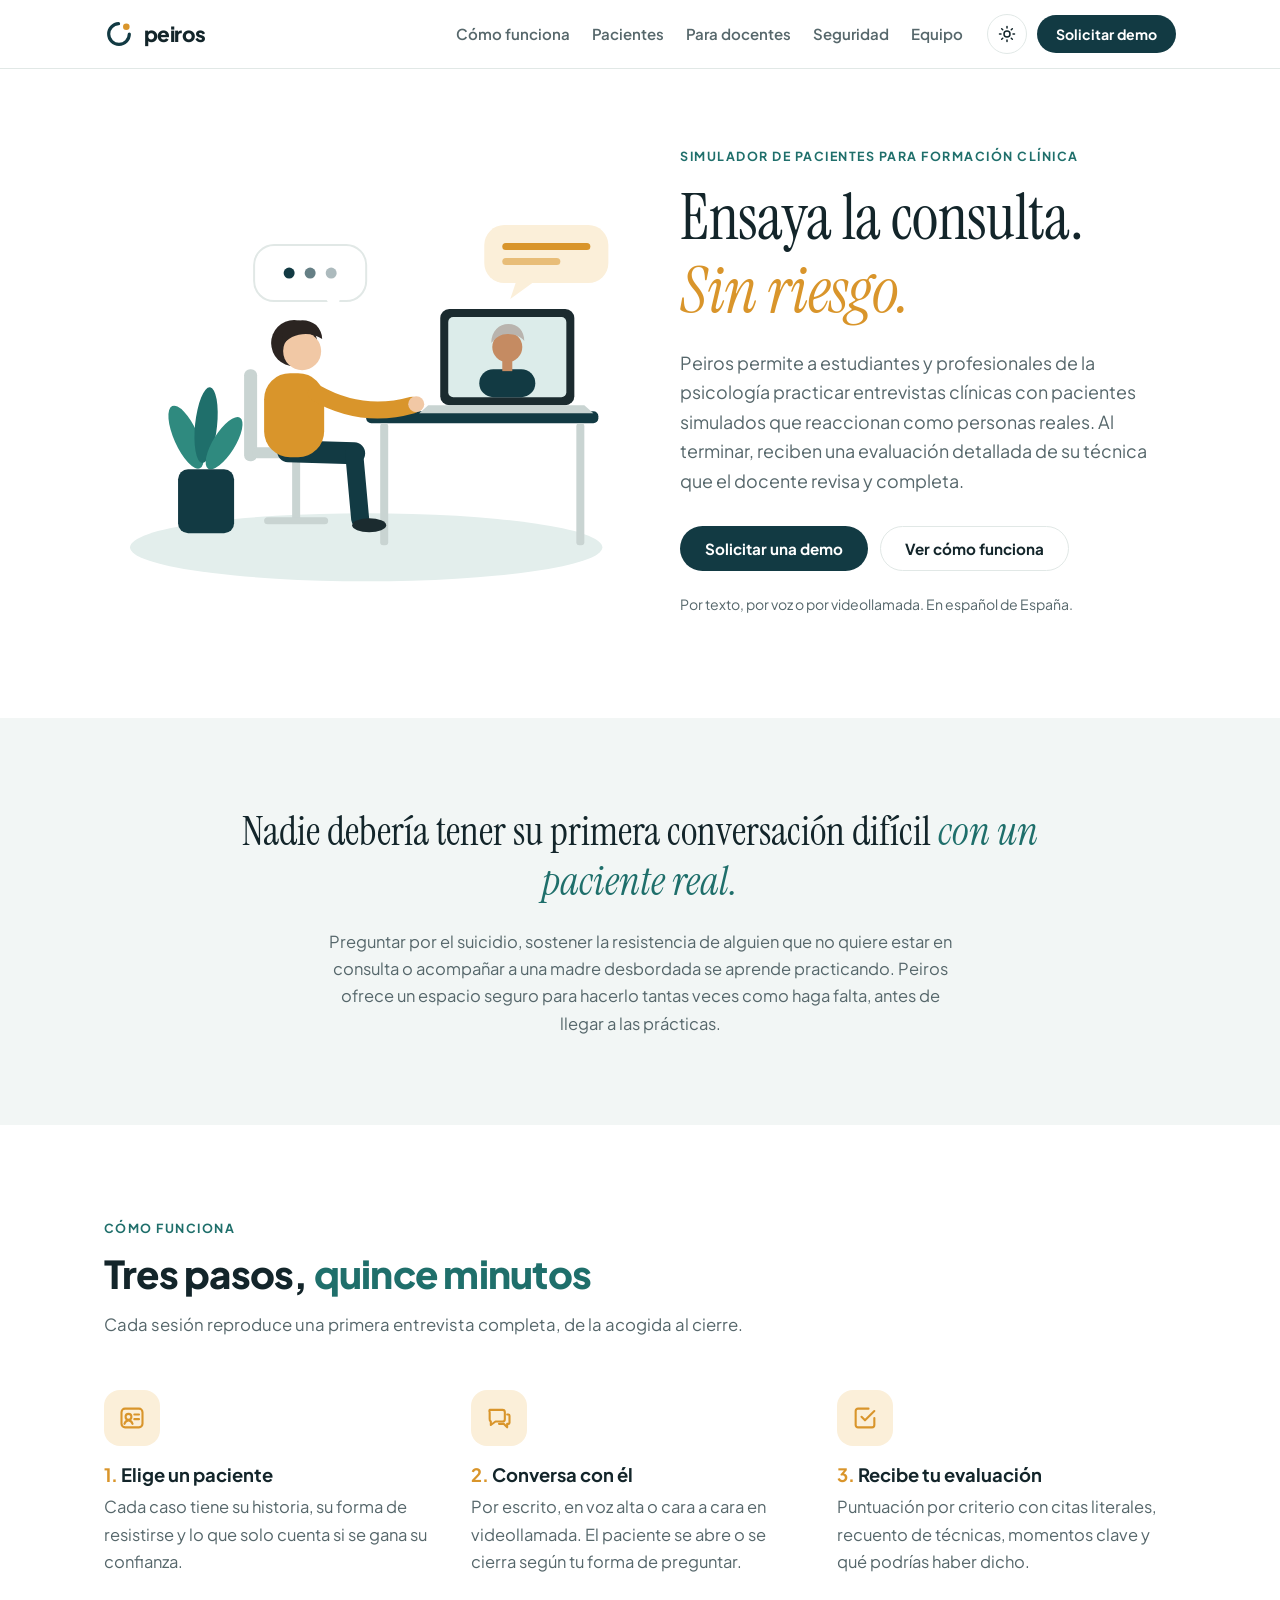
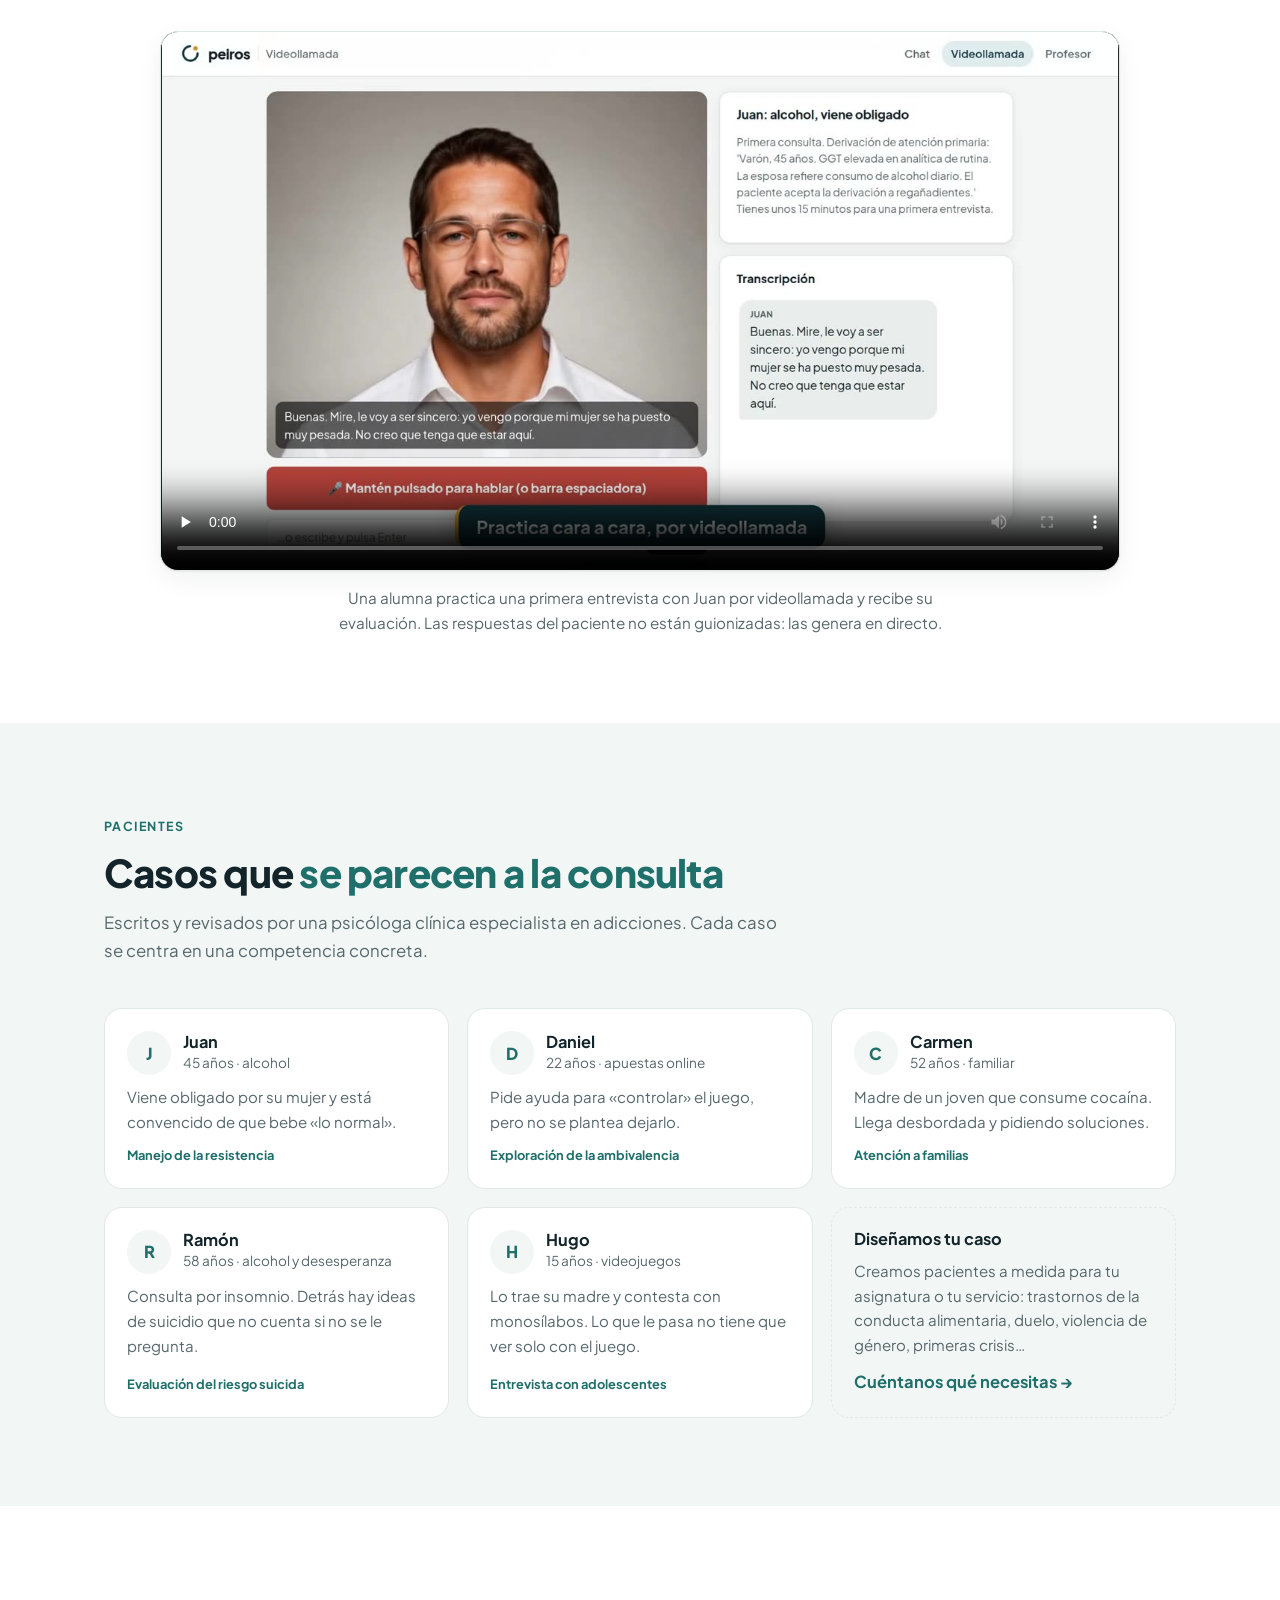
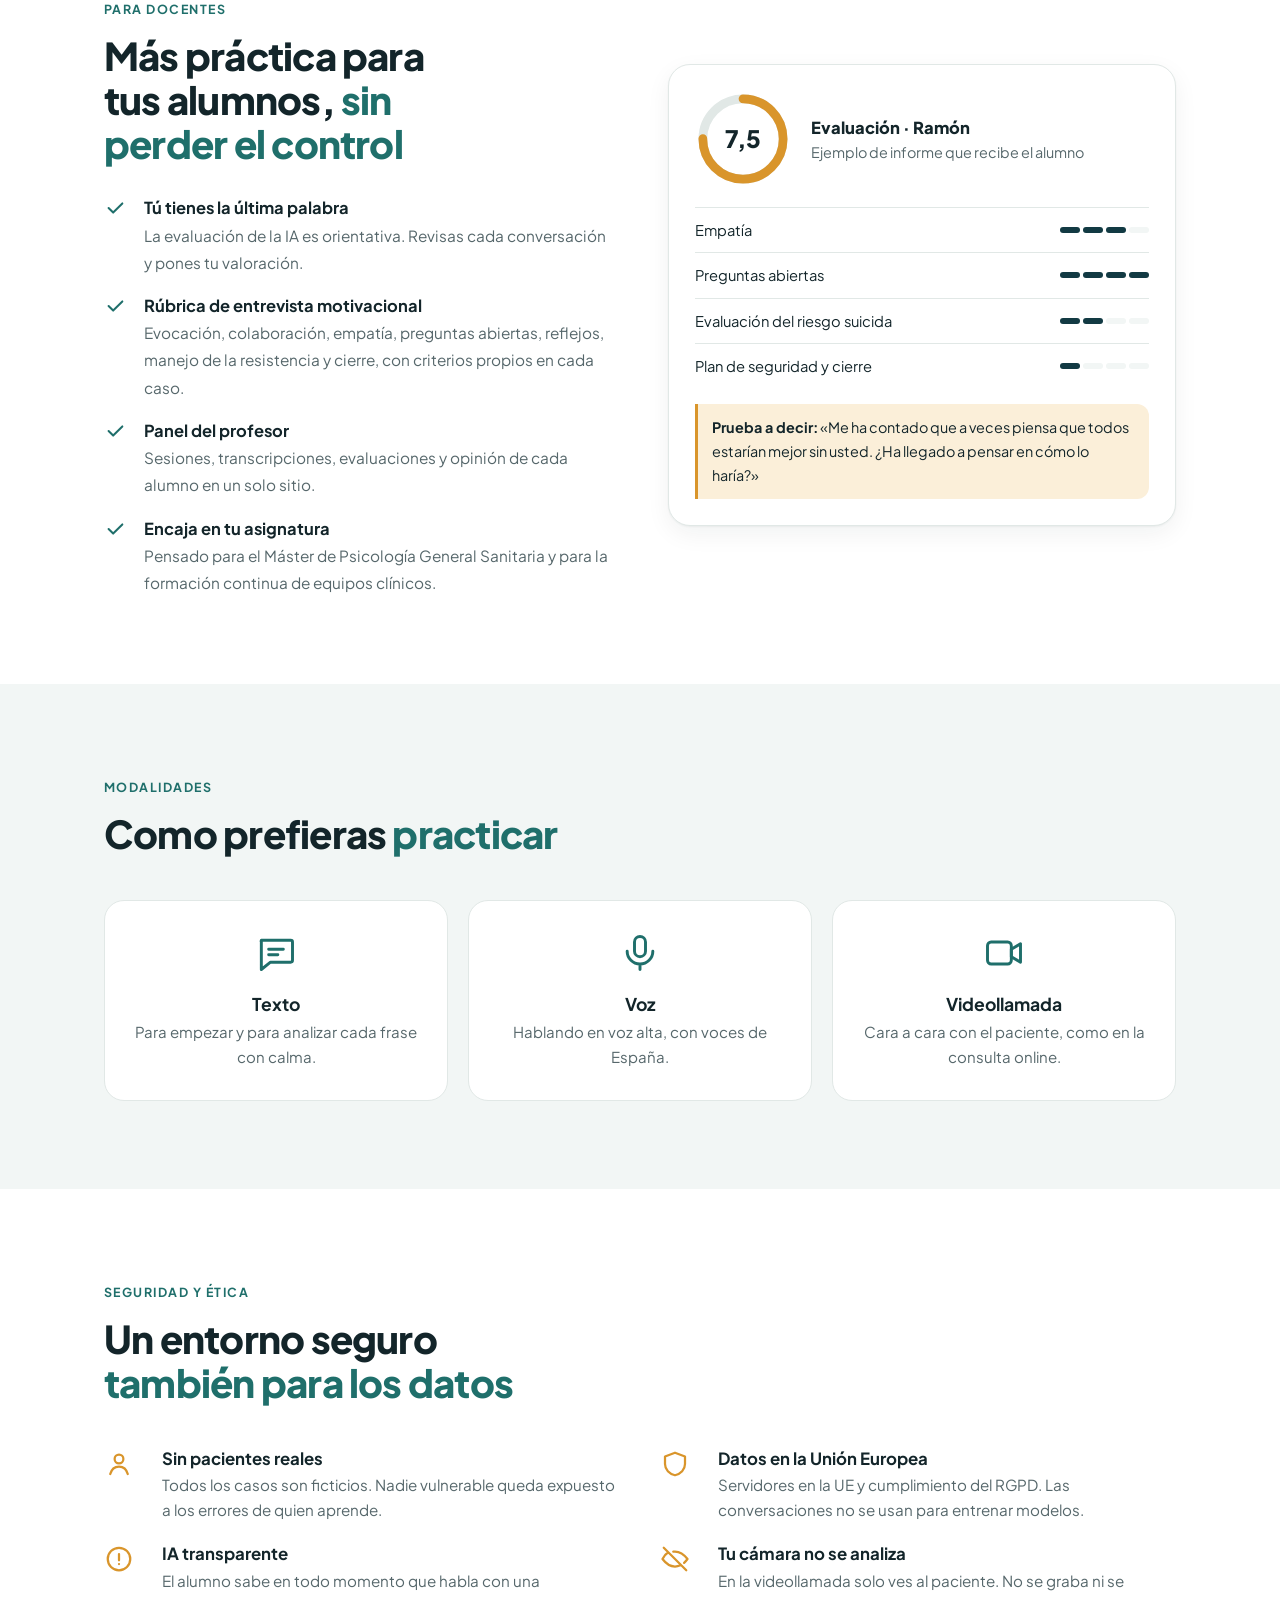
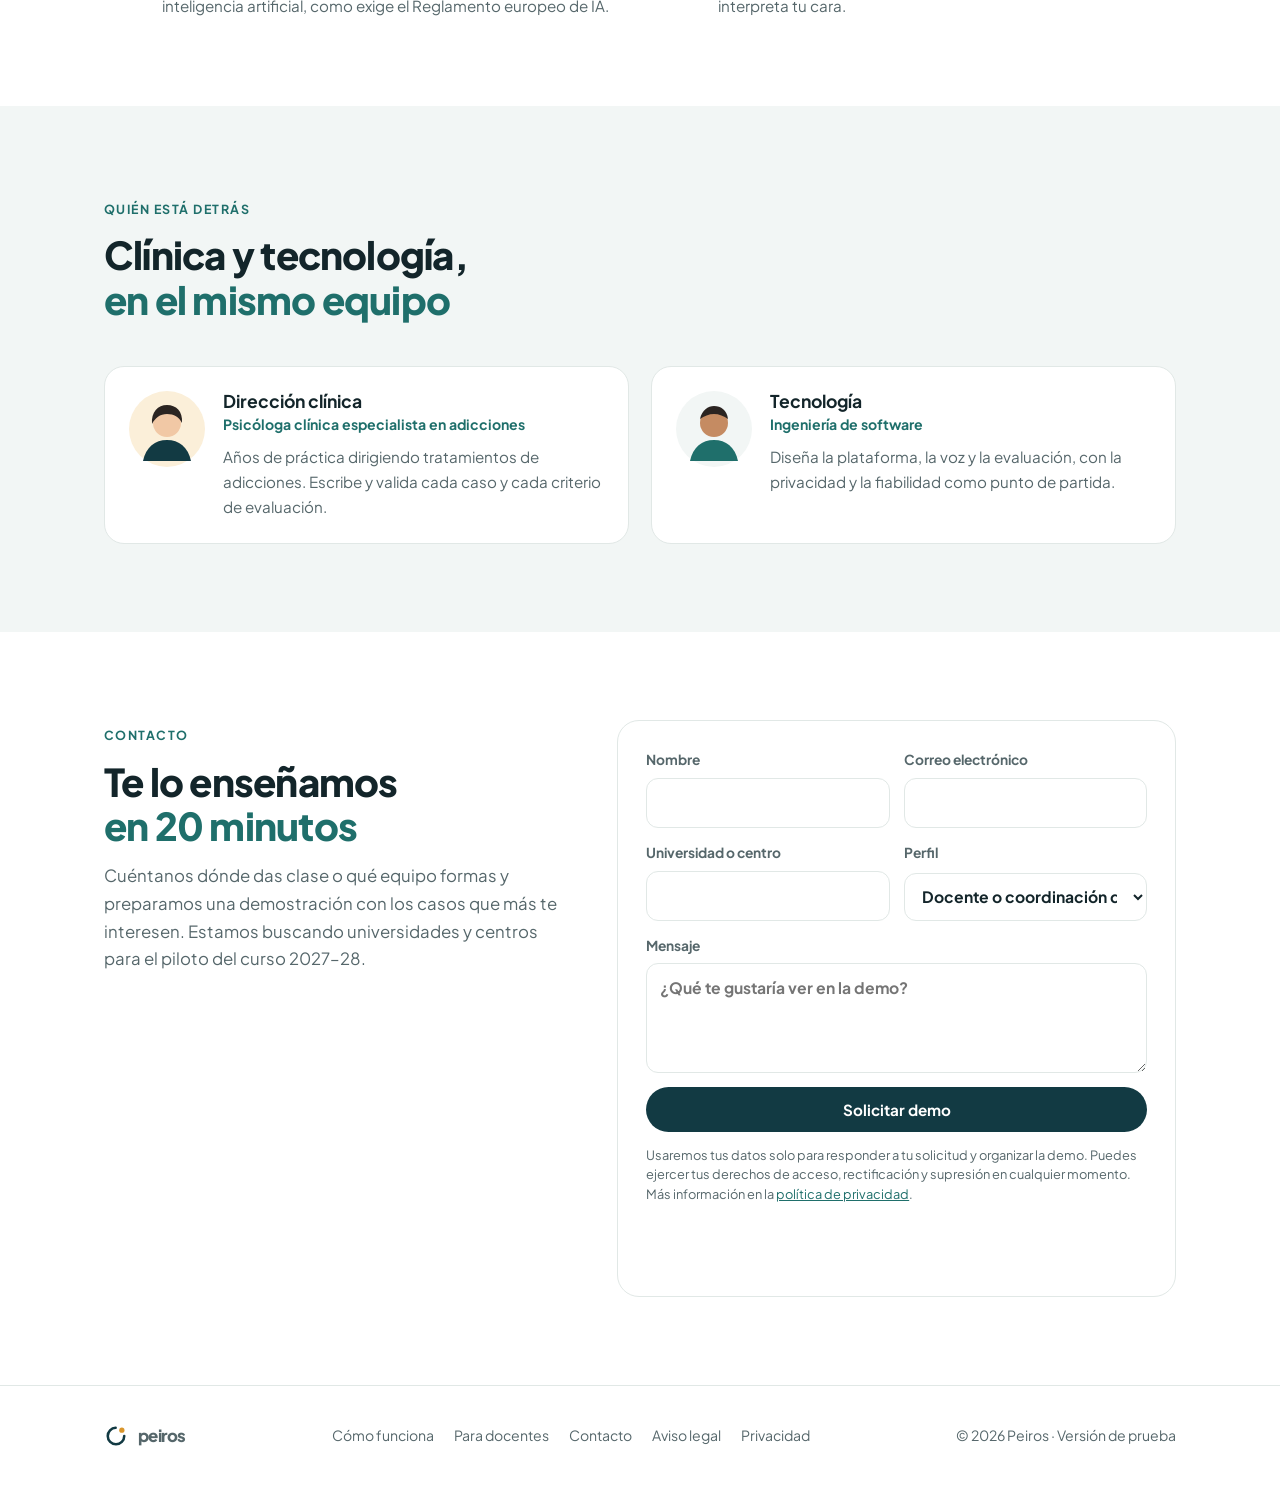
==== commit 749494a7: "Vídeo de demostración en la portada Co-Authored-By: Claude Opus 5.5 <noreply@anthropic.com>" ====
--- a/index.html
+++ b/index.html
@@ -141,6 +141,14 @@
             <p>Puntuación por criterio con citas literales, recuento de técnicas, momentos clave y qué podrías haber dicho.</p>
           </div>
         </div>
+        <figure class="demo-video">
+          <video controls playsinline preload="none" poster="assets/media/peiros-demo-16x9.jpg"
+                 data-poster-v="assets/media/peiros-demo-9x16.jpg" aria-label="Vídeo: una sesión de práctica con Peiros">
+            <source src="assets/media/peiros-demo-9x16.mp4" type="video/mp4" media="(max-width: 640px)">
+            <source src="assets/media/peiros-demo-16x9.mp4" type="video/mp4">
+          </video>
+          <figcaption>Una alumna practica una primera entrevista con Juan por videollamada y recibe su evaluación. Las respuestas del paciente no están guionizadas: las genera en directo.</figcaption>
+        </figure>
       </div>
     </section>
 
--- a/assets/landing.css
+++ b/assets/landing.css
@@ -237,3 +237,12 @@
 .legal .table-wrap { overflow-x: auto; }
 .fill { background: var(--accent-soft); color: var(--text); border-radius: 6px; padding: 0 6px; font-weight: 600; }
 .form-legal { font-size: .8rem; color: var(--muted); margin: 0; line-height: 1.5; }
+
+/* Vídeo de demostración (horizontal en pantallas grandes, vertical en el móvil) */
+.demo-video { margin: 56px auto 0; max-width: 960px; display: grid; gap: 14px; }
+.demo-video video { display: block; width: 100%; max-width: 100%; aspect-ratio: 16 / 9; border-radius: 18px; background: var(--ill-dark); box-shadow: var(--shadow); border: 1px solid var(--line); }
+.demo-video figcaption { color: var(--muted); font-size: .95rem; text-align: center; max-width: 640px; margin-inline: auto; }
+@media (max-width: 640px) {
+  .demo-video { margin-top: 40px; }
+  .demo-video video { aspect-ratio: 9 / 16; width: auto; height: min(78vh, 640px); margin-inline: auto; }
+}
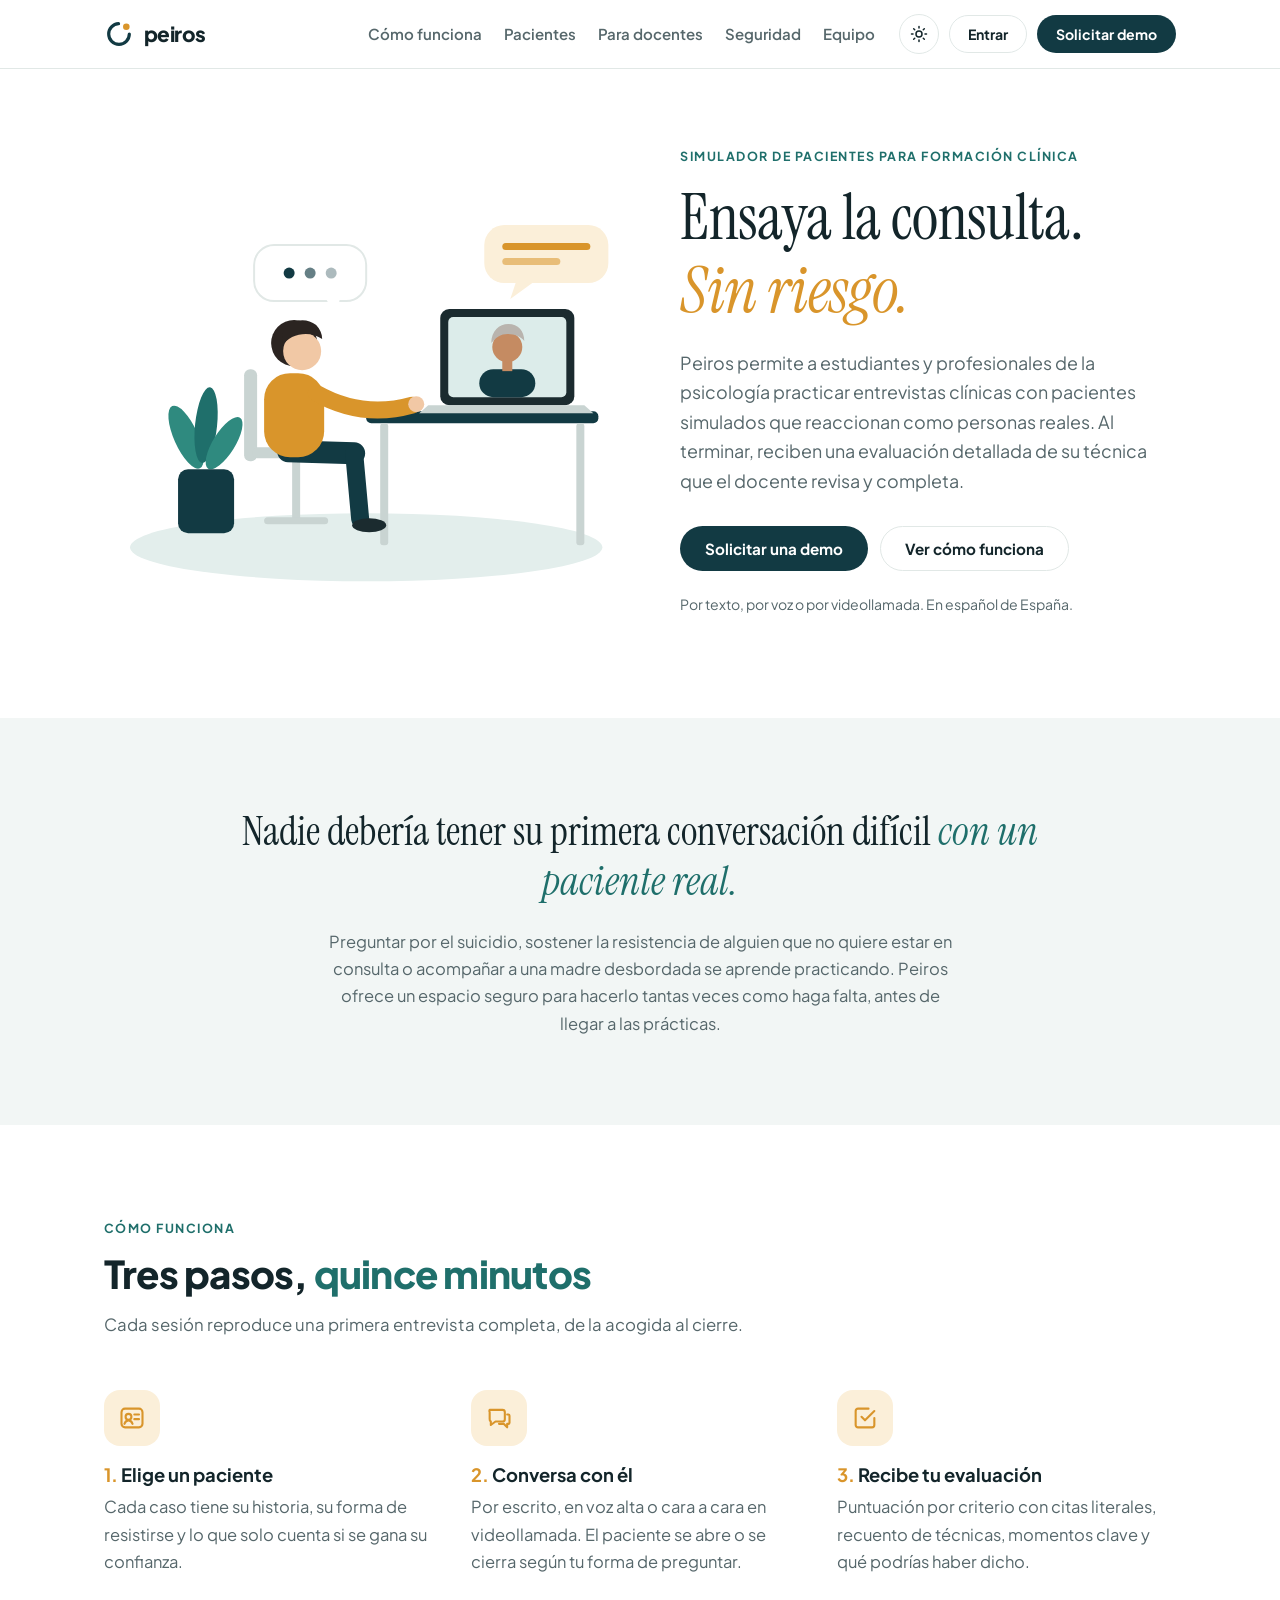
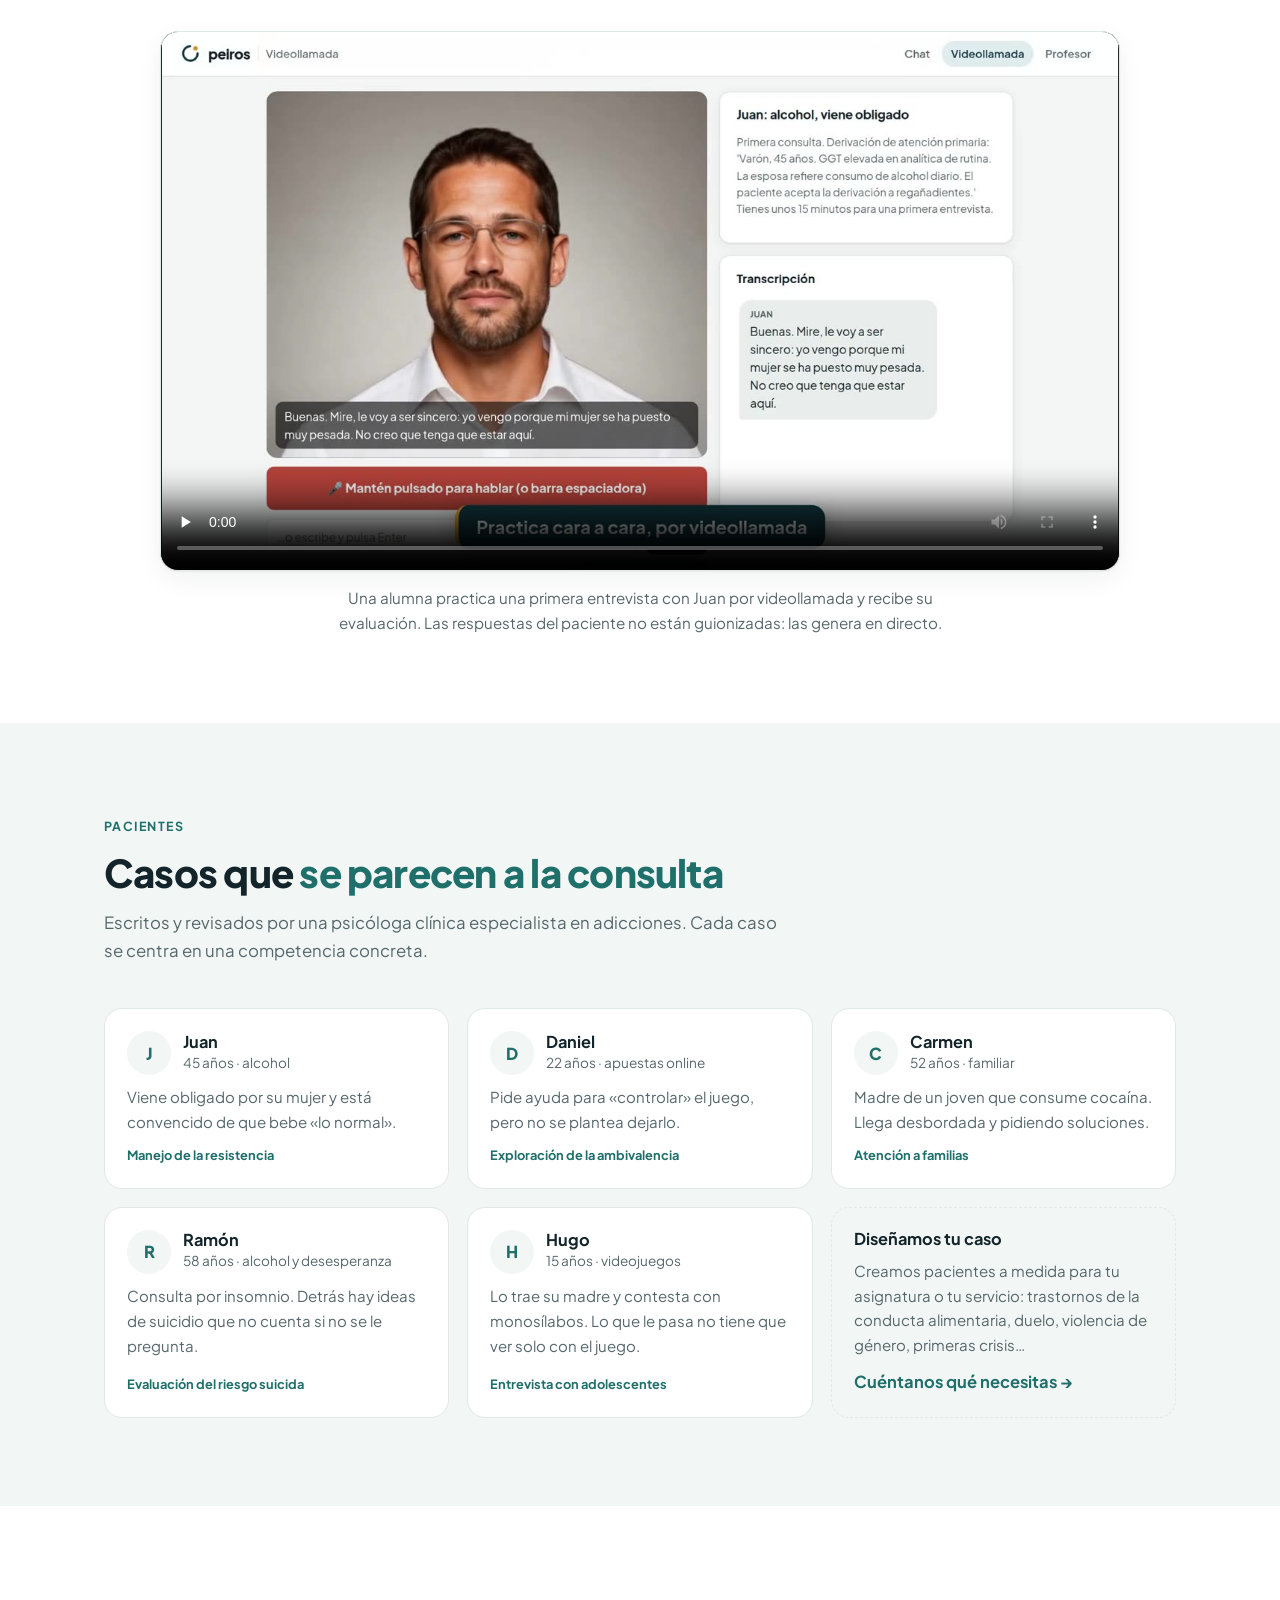
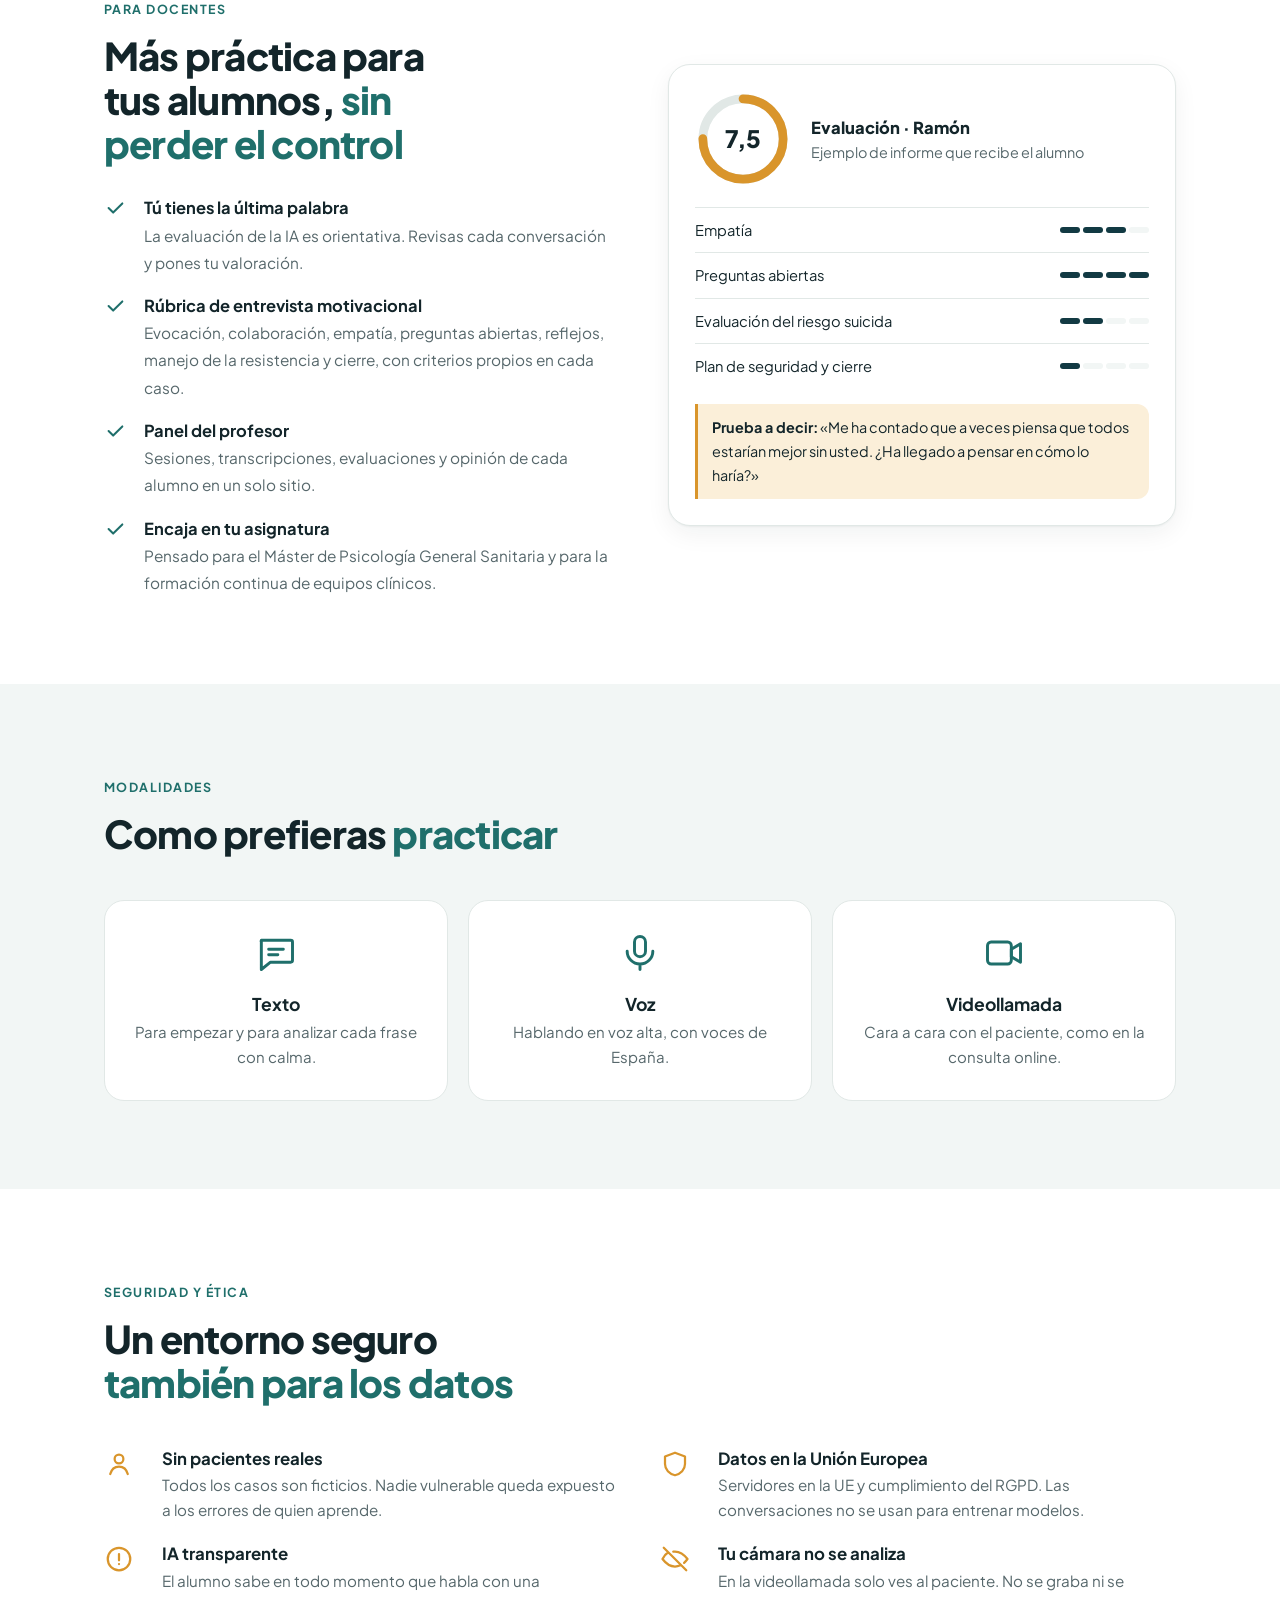
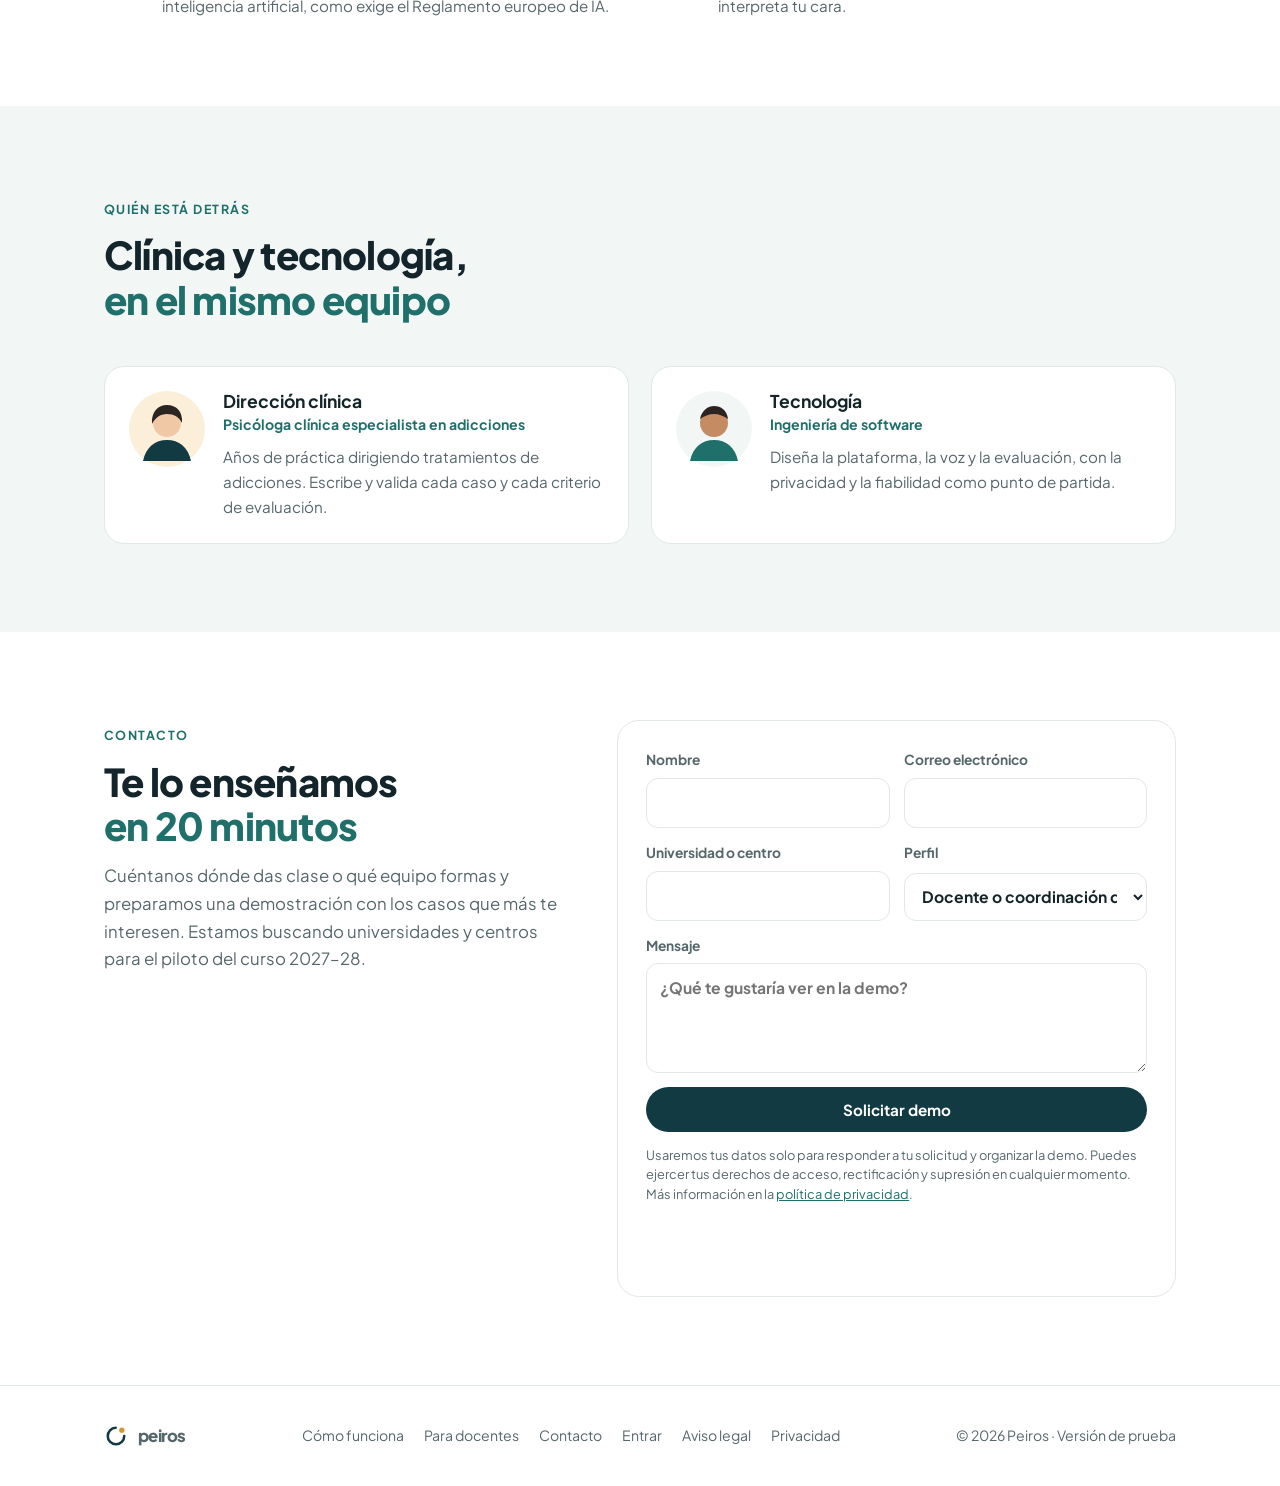
==== commit 4cebf217: "Conecta la web con la app (campus.peiros.app) Co-Authored-By: Claude Opus 5.5 <noreply@anthropic.com" ====
--- a/index.html
+++ b/index.html
@@ -14,7 +14,7 @@
     try { const t = localStorage.getItem("peiros-theme"); if (t) document.documentElement.dataset.theme = t; } catch (_) {}
   </script>
   <link rel="stylesheet" href="assets/landing.css">
-  <script>window.PEIROS_APP_URL = null;</script>
+  <script>window.PEIROS_APP_URL = "https://campus.peiros.app";</script>
 </head>
 <body>
   <header class="site-header">
@@ -35,7 +35,7 @@
           <svg class="sun" viewBox="0 0 24 24" fill="none" stroke="currentColor" stroke-width="2" stroke-linecap="round"><circle cx="12" cy="12" r="4"/><path d="M12 2v2M12 20v2M4.9 4.9l1.4 1.4M17.7 17.7l1.4 1.4M2 12h2M20 12h2M4.9 19.1l1.4-1.4M17.7 6.3l1.4-1.4"/></svg>
           <svg class="moon" viewBox="0 0 24 24" fill="none" stroke="currentColor" stroke-width="2" stroke-linecap="round" stroke-linejoin="round"><path d="M21 12.8A9 9 0 1 1 11.2 3a7 7 0 0 0 9.8 9.8z"/></svg>
         </button>
-        
+        <a class="btn btn-ghost btn-small" href="https://campus.peiros.app/entrar">Entrar</a>
         <a class="btn btn-primary btn-small" href="#contacto">Solicitar demo</a>
       </div>
     </div>
@@ -330,7 +330,7 @@
         <svg viewBox="0 0 32 32" aria-hidden="true" style="width:24px;height:24px"><circle cx="16" cy="16" r="11" fill="none" stroke="currentColor" stroke-width="3.4" stroke-linecap="round" stroke-dasharray="51 18.1"/><circle cx="23.8" cy="8.2" r="3.5" class="f-accent"/></svg>
         peiros
       </a>
-      <nav aria-label="Pie de página"><a href="#como-funciona">Cómo funciona</a><a href="#docentes">Para docentes</a><a href="#contacto">Contacto</a><a href="aviso-legal.html">Aviso legal</a><a href="privacidad.html">Privacidad</a></nav>
+      <nav aria-label="Pie de página"><a href="#como-funciona">Cómo funciona</a><a href="#docentes">Para docentes</a><a href="#contacto">Contacto</a><a href="https://campus.peiros.app/entrar">Entrar</a><a href="aviso-legal.html">Aviso legal</a><a href="privacidad.html">Privacidad</a></nav>
       <span>© 2026 Peiros · Versión de prueba</span>
     </div>
   </footer>
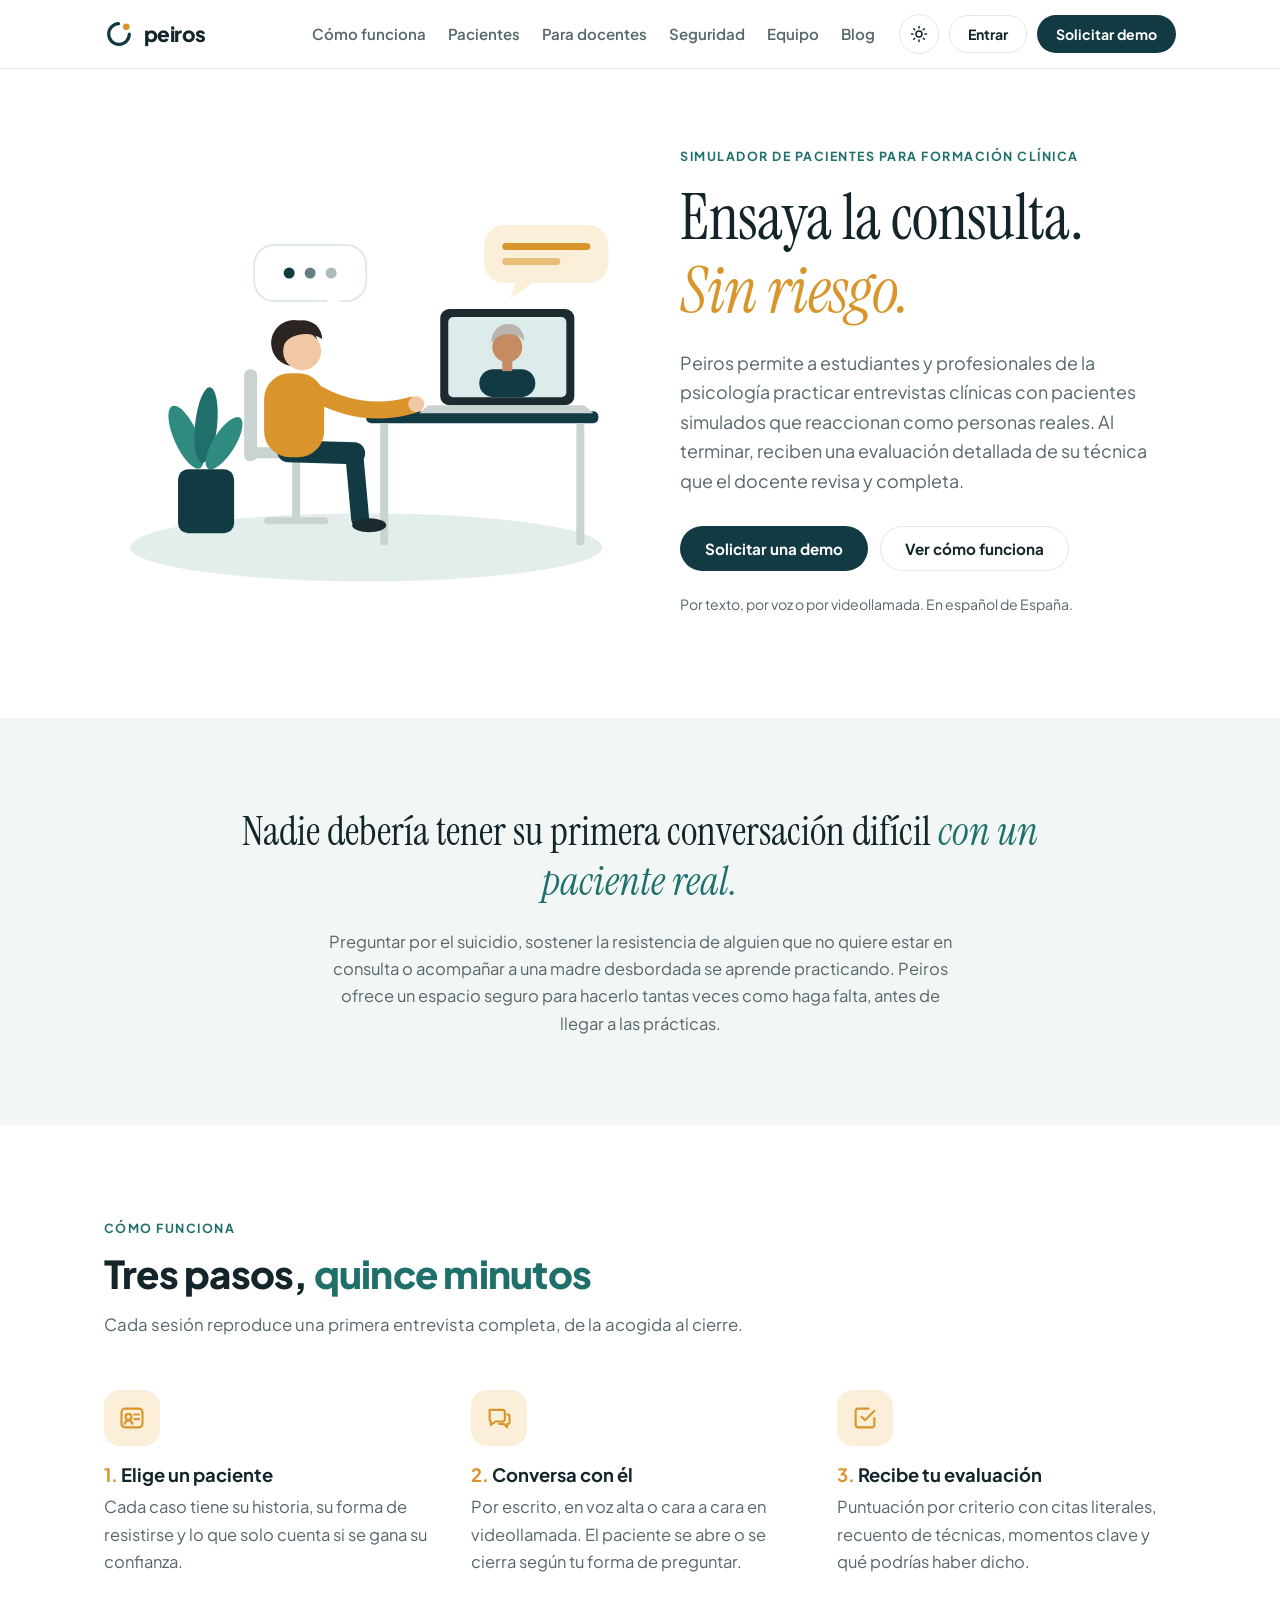
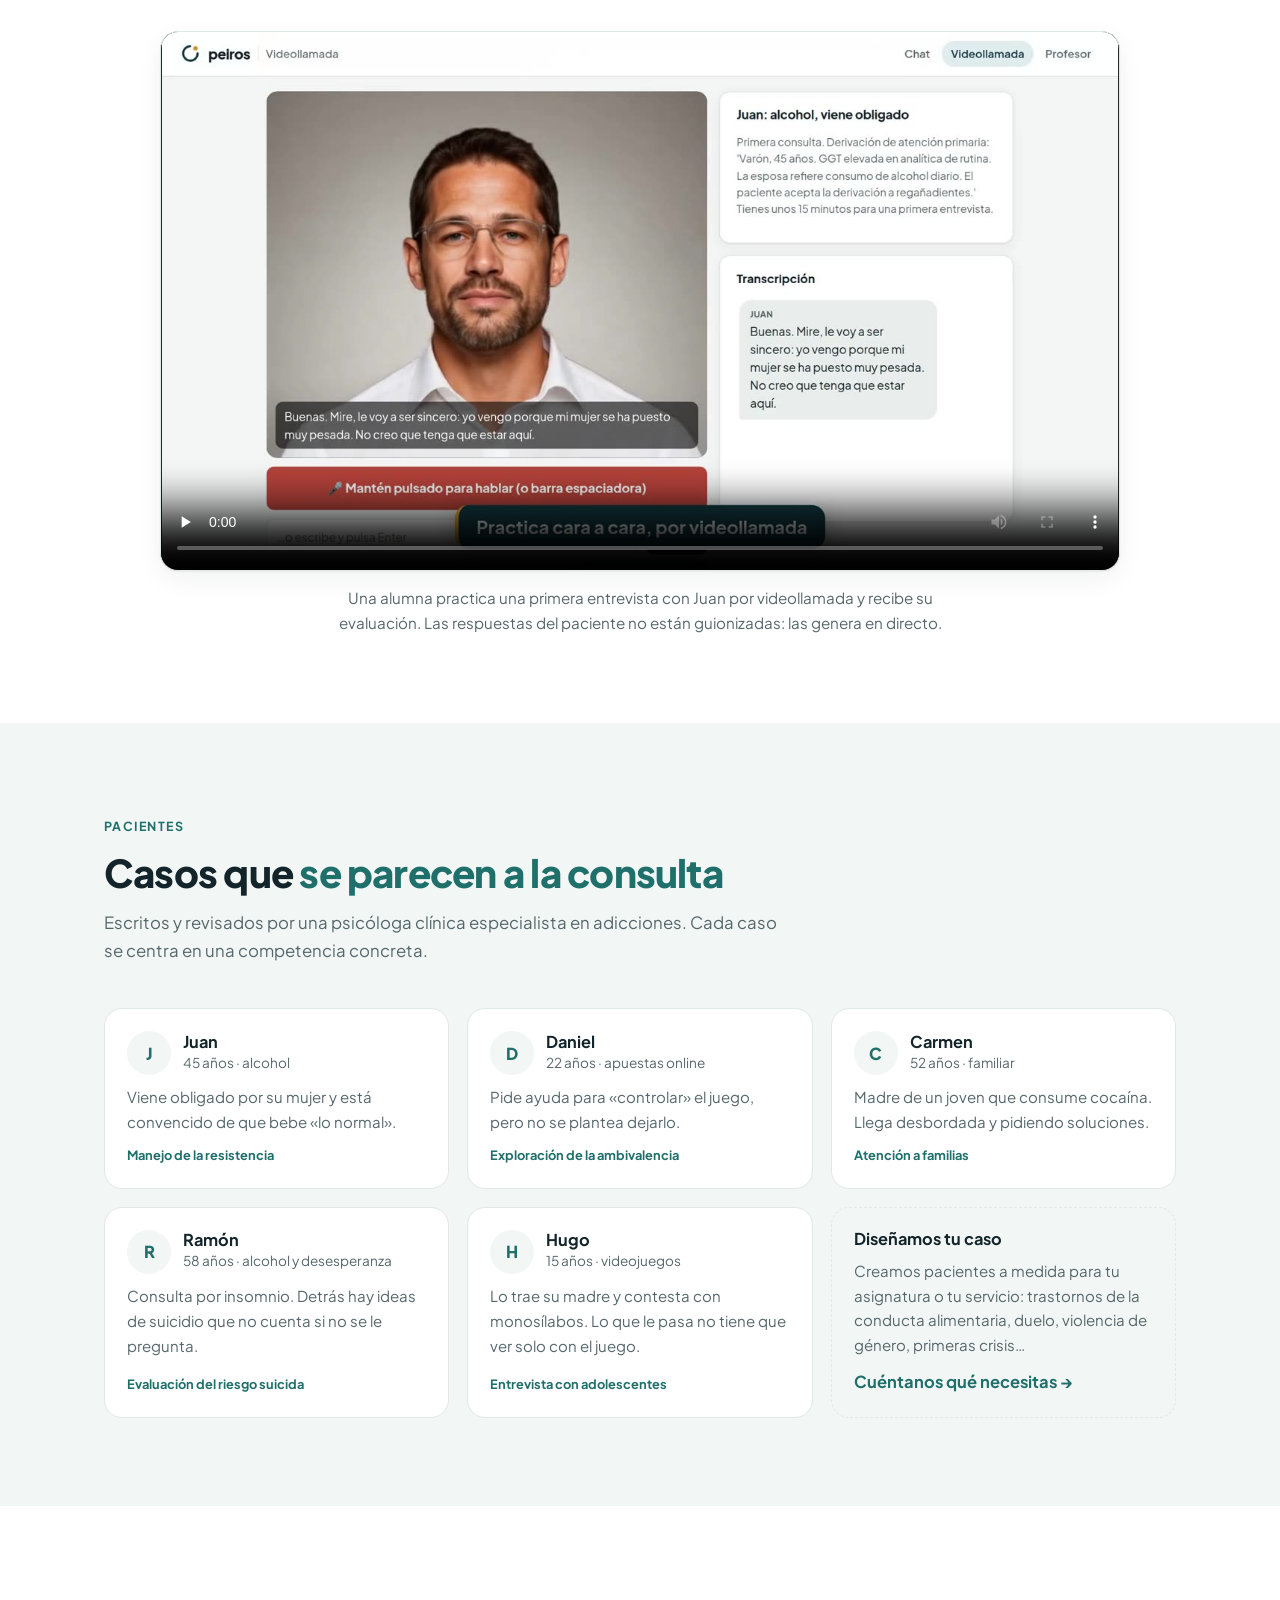
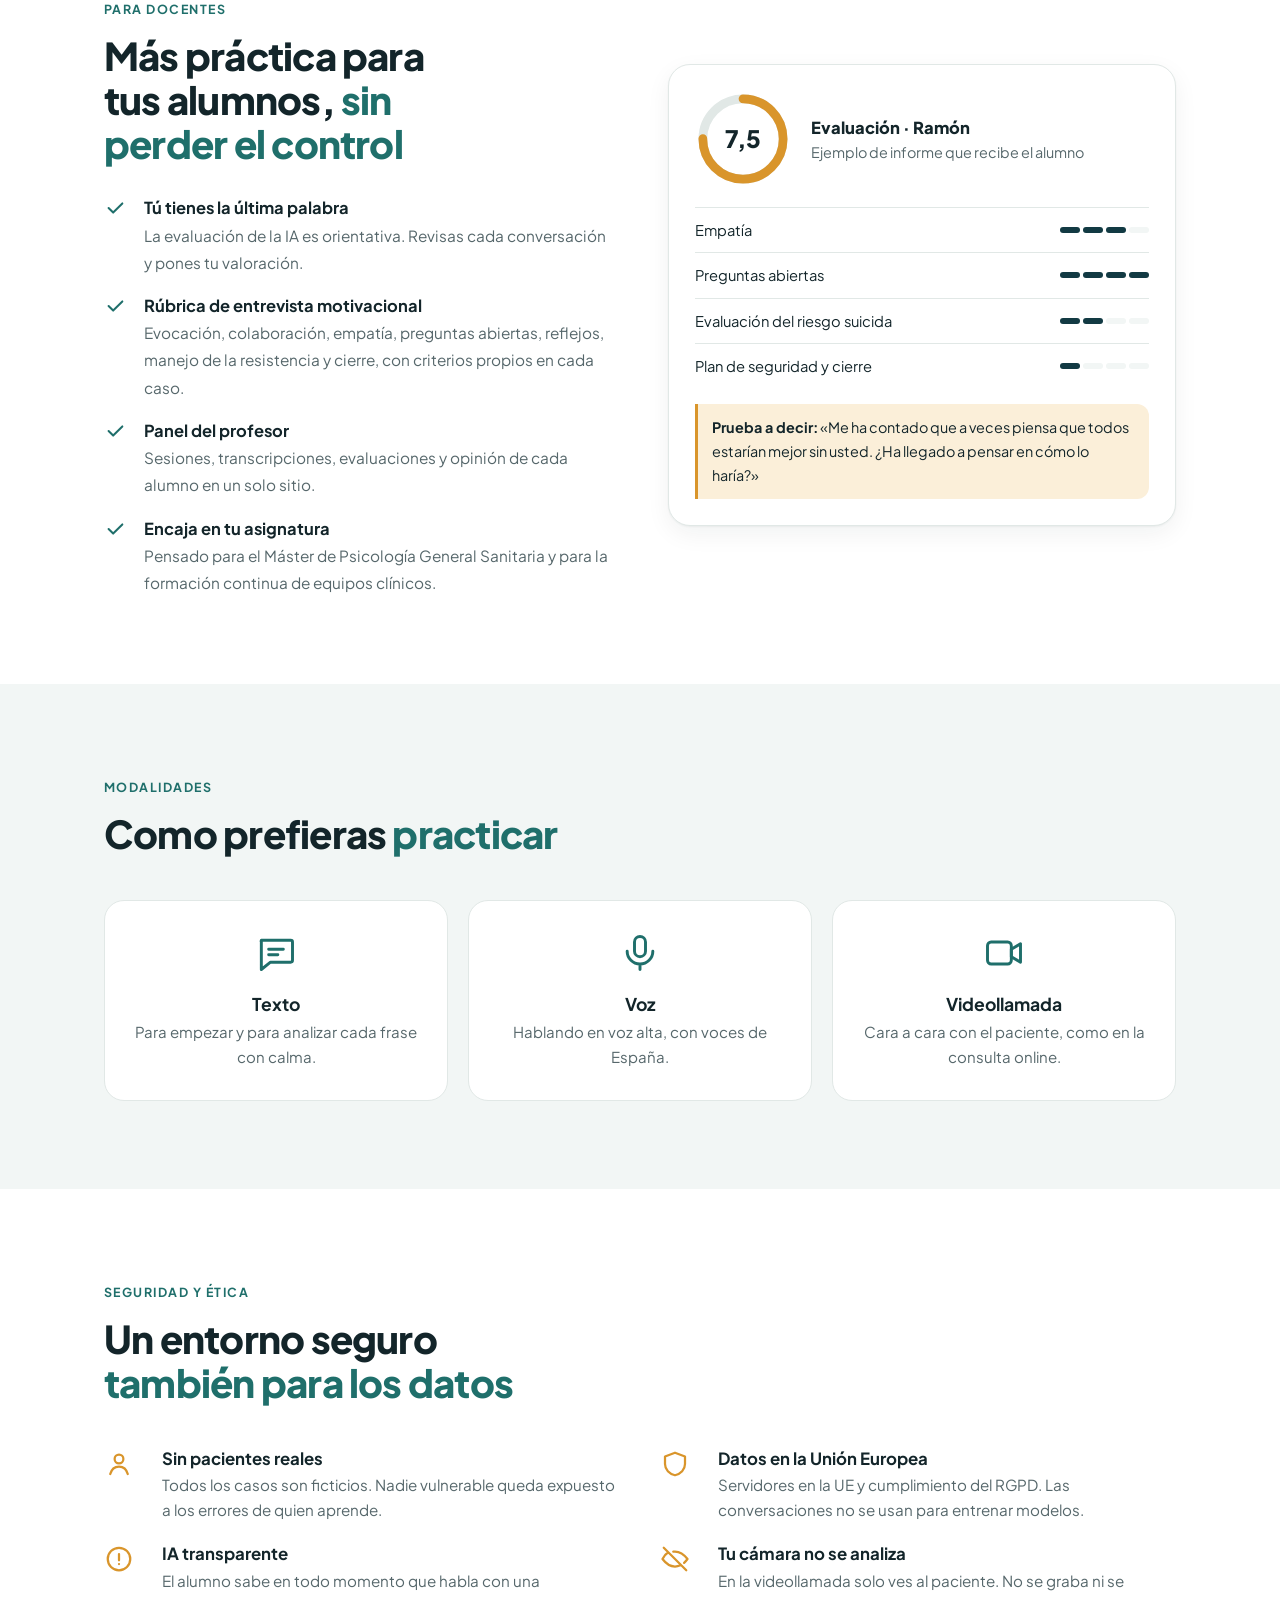
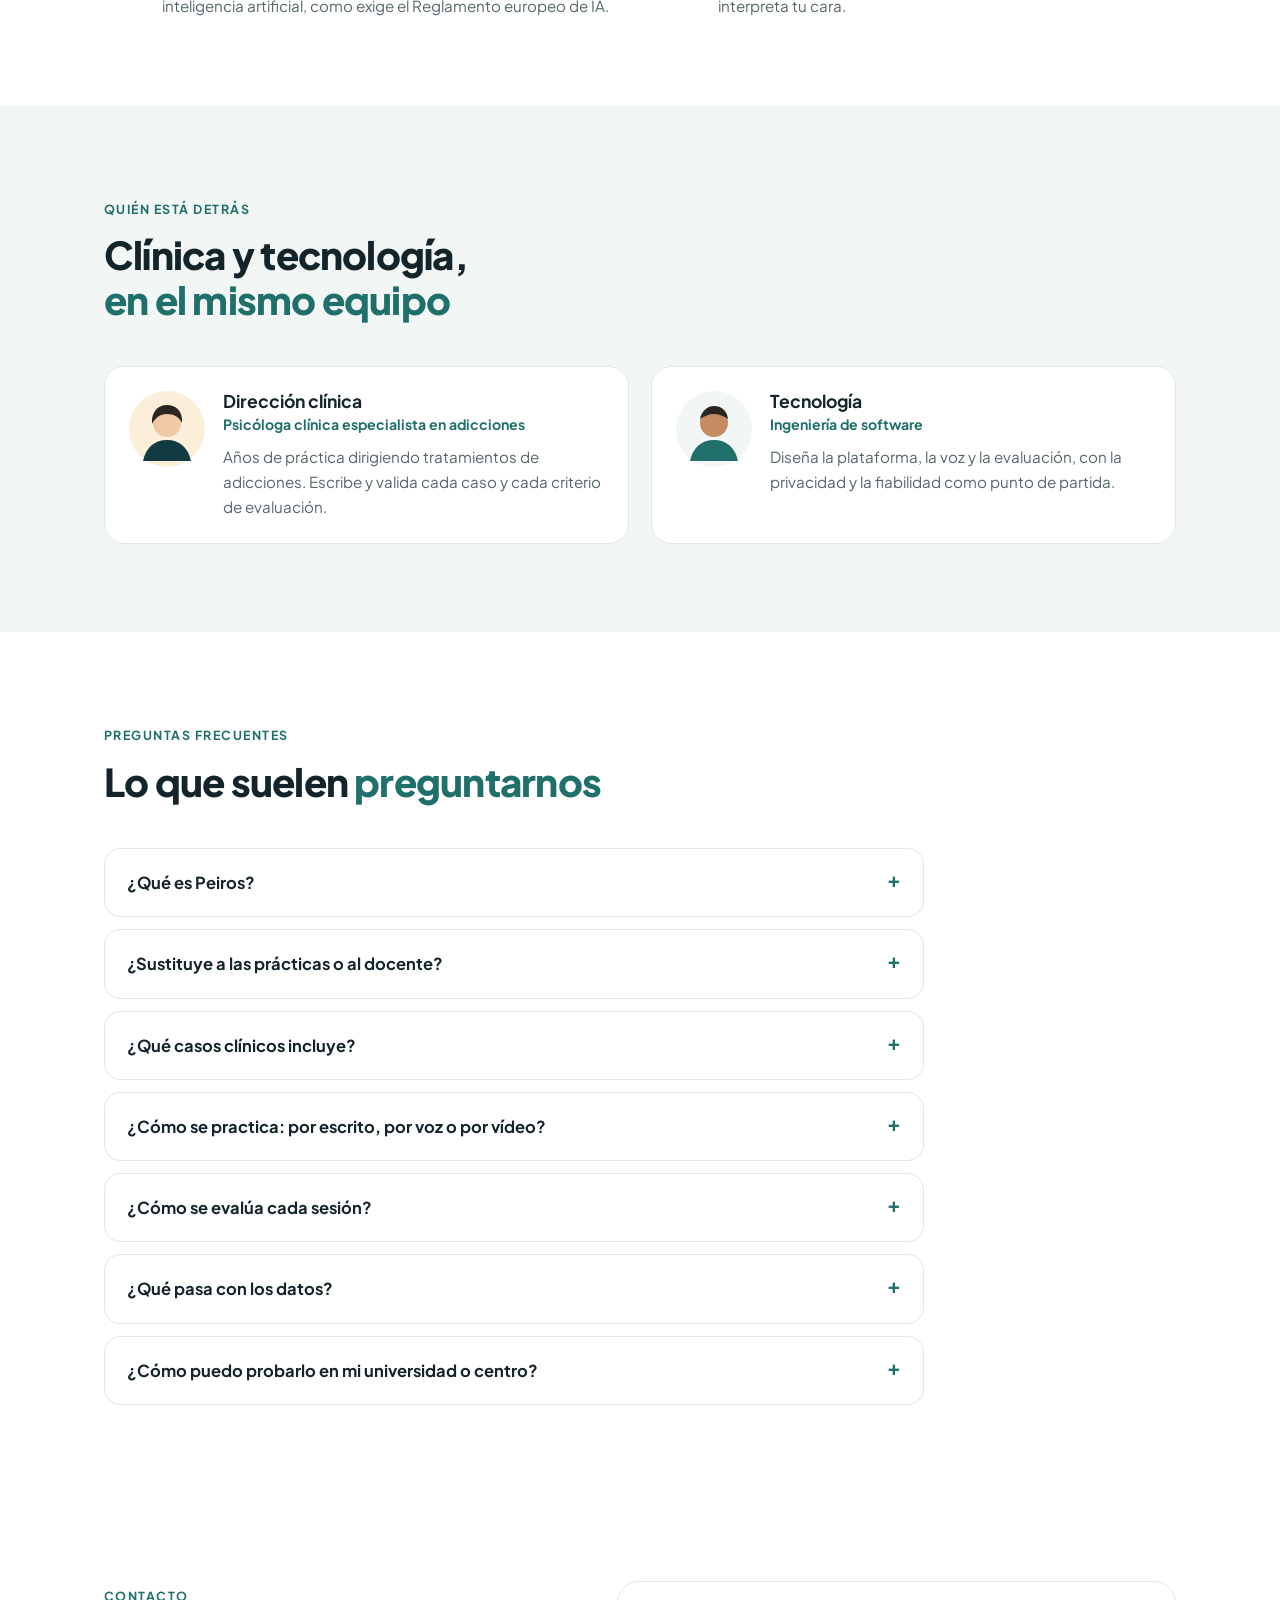
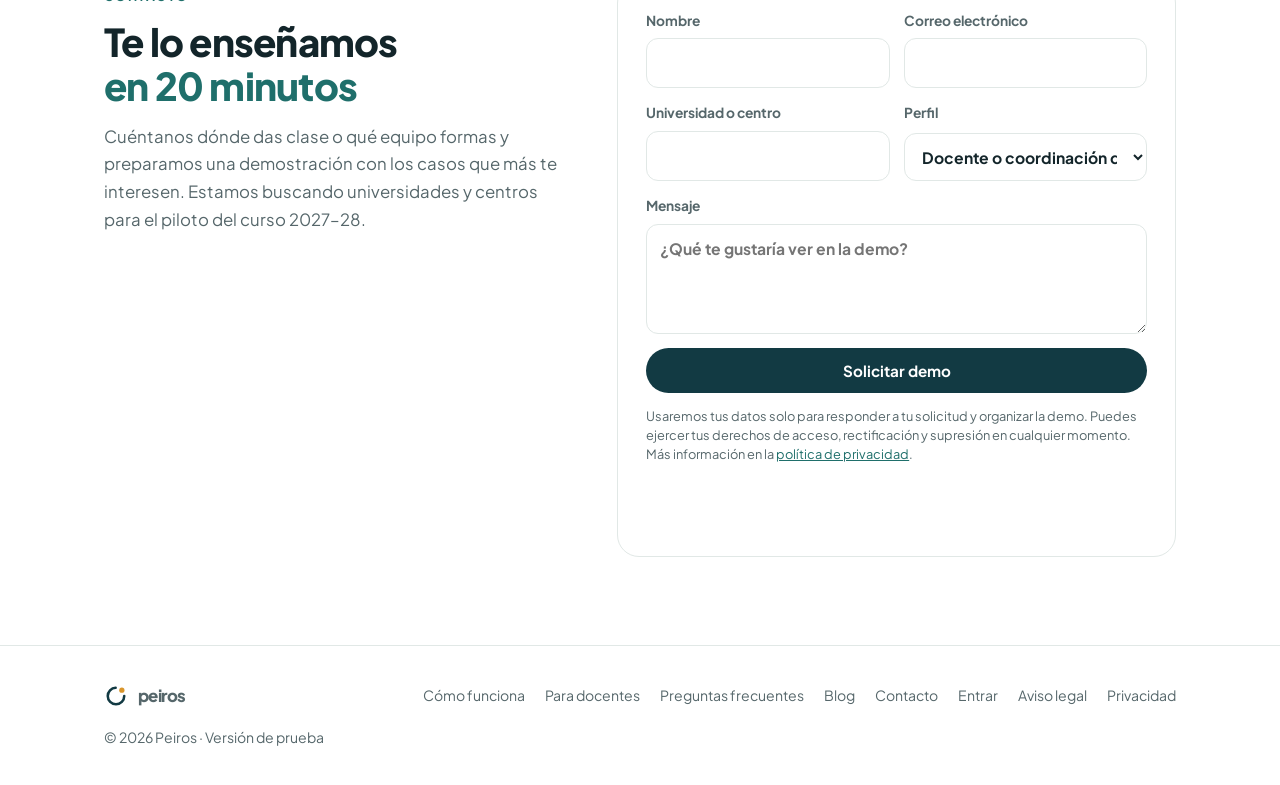
==== commit 8b1aef6c: "SEO: blog con 6 artículos, preguntas frecuentes, datos estructurados, sitemap y robots Co-Authored-B" ====
--- a/index.html
+++ b/index.html
@@ -6,6 +6,21 @@
   <title>Peiros · Simulador de pacientes para formación clínica</title>
   <meta name="description" content="Peiros es un simulador de pacientes con IA para que estudiantes y profesionales de la psicología ensayen entrevistas clínicas sin riesgo y reciban una evaluación de su técnica.">
   <link rel="icon" href="assets/brand/favicon.svg" type="image/svg+xml">
+  <link rel="canonical" href="https://peiros.app/">
+  <meta name="robots" content="index, follow, max-image-preview:large">
+  <meta name="theme-color" content="#123a43">
+  <meta property="og:type" content="website">
+  <meta property="og:site_name" content="Peiros">
+  <meta property="og:locale" content="es_ES">
+  <meta property="og:url" content="https://peiros.app/">
+  <meta property="og:title" content="Peiros · Simulador de pacientes para formación clínica">
+  <meta property="og:description" content="Ensaya la consulta sin riesgo: pacientes simulados con IA para practicar la entrevista clínica en psicología, con evaluación detallada y revisión docente.">
+  <meta property="og:image" content="https://peiros.app/assets/brand/og-peiros.png">
+  <meta property="og:image:width" content="1200">
+  <meta property="og:image:height" content="630">
+  <meta property="og:image:alt" content="Peiros. Ensaya la consulta. Sin riesgo.">
+  <meta name="twitter:card" content="summary_large_image">
+  <link rel="apple-touch-icon" href="assets/brand/apple-touch-icon.png">
   <link rel="preconnect" href="https://fonts.googleapis.com">
   <link rel="preconnect" href="https://fonts.gstatic.com" crossorigin>
   <link rel="stylesheet" href="https://fonts.googleapis.com/css2?family=Instrument+Serif:ital@0;1&family=Plus+Jakarta+Sans:wght@400;500;600;700;800&display=swap">
@@ -14,6 +29,10 @@
     try { const t = localStorage.getItem("peiros-theme"); if (t) document.documentElement.dataset.theme = t; } catch (_) {}
   </script>
   <link rel="stylesheet" href="assets/landing.css">
+  <script type="application/ld+json">{"@context": "https://schema.org", "@type": "Organization", "@id": "https://peiros.app/#organizacion", "name": "Peiros", "url": "https://peiros.app/", "logo": "https://peiros.app/assets/brand/apple-touch-icon.png", "description": "Simulador de pacientes con inteligencia artificial para la formación clínica en psicología."}</script>
+  <script type="application/ld+json">{"@context": "https://schema.org", "@type": "WebSite", "@id": "https://peiros.app/#web", "name": "Peiros", "url": "https://peiros.app/", "inLanguage": "es-ES", "publisher": {"@id": "https://peiros.app/#organizacion"}}</script>
+  <script type="application/ld+json">{"@context": "https://schema.org", "@type": "SoftwareApplication", "name": "Peiros", "url": "https://peiros.app/", "applicationCategory": "EducationalApplication", "operatingSystem": "Navegador web", "inLanguage": "es-ES", "description": "Simulador de pacientes con IA para practicar la entrevista clínica por texto, voz o videollamada, con evaluación detallada de la técnica y revisión docente.", "publisher": {"@id": "https://peiros.app/#organizacion"}, "audience": {"@type": "EducationalAudience", "educationalRole": "student"}}</script>
+  <script type="application/ld+json">{"@context": "https://schema.org", "@type": "FAQPage", "mainEntity": [{"@type": "Question", "name": "¿Qué es Peiros?", "acceptedAnswer": {"@type": "Answer", "text": "Peiros es un simulador de pacientes con inteligencia artificial para la formación clínica. Estudiantes y profesionales de la psicología practican entrevistas con pacientes ficticios que reaccionan como personas reales, y reciben una evaluación detallada de su técnica que el docente revisa y completa."}}, {"@type": "Question", "name": "¿Sustituye a las prácticas o al docente?", "acceptedAnswer": {"@type": "Answer", "text": "No. Peiros es un entrenamiento previo: permite ensayar tantas veces como haga falta antes de atender a pacientes reales. La evaluación automática es orientativa y la valoración final la hace siempre el docente."}}, {"@type": "Question", "name": "¿Qué casos clínicos incluye?", "acceptedAnswer": {"@type": "Answer", "text": "Incluye casos de adicciones y salud mental: un hombre que acude obligado por su consumo de alcohol, un joven con apuestas deportivas online, una madre preocupada por el consumo de cocaína de su hijo, un paciente con ideación suicida y un adolescente con uso problemático de videojuegos. También diseñamos casos a medida para cada asignatura."}}, {"@type": "Question", "name": "¿Cómo se practica: por escrito, por voz o por vídeo?", "acceptedAnswer": {"@type": "Answer", "text": "De las tres formas. Se puede escribir, hablar en voz alta o hacer una videollamada con el paciente, que responde con voz y rostro. Funciona en el navegador, sin instalar nada, también desde el móvil."}}, {"@type": "Question", "name": "¿Cómo se evalúa cada sesión?", "acceptedAnswer": {"@type": "Answer", "text": "Al terminar, el estudiante recibe una puntuación por criterio con citas literales de lo que dijo, un recuento de técnicas (preguntas abiertas, cerradas y reflejos), los momentos clave de la entrevista y qué podría haber dicho. El docente puede revisar cada sesión y añadir su propia valoración."}}, {"@type": "Question", "name": "¿Qué pasa con los datos?", "acceptedAnswer": {"@type": "Answer", "text": "Los servidores están en la Unión Europea, los proveedores de inteligencia artificial están configurados para no usar los datos para entrenar sus modelos y todos los pacientes son ficticios. Los detalles están en la política de privacidad."}}, {"@type": "Question", "name": "¿Cómo puedo probarlo en mi universidad o centro?", "acceptedAnswer": {"@type": "Answer", "text": "Estamos haciendo pruebas piloto con universidades y centros de formación. Solicita una demo en el formulario y te contamos las condiciones."}}]}</script>
   <script>window.PEIROS_APP_URL = "https://campus.peiros.app";</script>
 </head>
 <body>
@@ -29,6 +48,7 @@
         <a href="#docentes">Para docentes</a>
         <a href="#seguridad">Seguridad</a>
         <a href="#equipo">Equipo</a>
+        <a href="blog/">Blog</a>
       </nav>
       <div class="header-actions">
         <button class="theme-toggle" id="theme-toggle" type="button" aria-label="Cambiar entre modo claro y oscuro">
@@ -287,6 +307,46 @@
       </div>
     </section>
 
+    <!-- Preguntas frecuentes -->
+    <section id="preguntas">
+      <div class="wrap">
+        <div class="section-head">
+          <span class="eyebrow">Preguntas frecuentes</span>
+          <h2>Lo que suelen <span>preguntarnos</span></h2>
+        </div>
+        <div class="faq">
+          <details>
+            <summary>¿Qué es Peiros?</summary>
+            <p>Peiros es un simulador de pacientes con inteligencia artificial para la formación clínica. Estudiantes y profesionales de la psicología practican entrevistas con pacientes ficticios que reaccionan como personas reales, y reciben una evaluación detallada de su técnica que el docente revisa y completa.</p>
+          </details>
+          <details>
+            <summary>¿Sustituye a las prácticas o al docente?</summary>
+            <p>No. Peiros es un entrenamiento previo: permite ensayar tantas veces como haga falta antes de atender a pacientes reales. La evaluación automática es orientativa y la valoración final la hace siempre el docente.</p>
+          </details>
+          <details>
+            <summary>¿Qué casos clínicos incluye?</summary>
+            <p>Incluye casos de adicciones y salud mental: un hombre que acude obligado por su consumo de alcohol, un joven con apuestas deportivas online, una madre preocupada por el consumo de cocaína de su hijo, un paciente con ideación suicida y un adolescente con uso problemático de videojuegos. También diseñamos casos a medida para cada asignatura.</p>
+          </details>
+          <details>
+            <summary>¿Cómo se practica: por escrito, por voz o por vídeo?</summary>
+            <p>De las tres formas. Se puede escribir, hablar en voz alta o hacer una videollamada con el paciente, que responde con voz y rostro. Funciona en el navegador, sin instalar nada, también desde el móvil.</p>
+          </details>
+          <details>
+            <summary>¿Cómo se evalúa cada sesión?</summary>
+            <p>Al terminar, el estudiante recibe una puntuación por criterio con citas literales de lo que dijo, un recuento de técnicas (preguntas abiertas, cerradas y reflejos), los momentos clave de la entrevista y qué podría haber dicho. El docente puede revisar cada sesión y añadir su propia valoración.</p>
+          </details>
+          <details>
+            <summary>¿Qué pasa con los datos?</summary>
+            <p>Los servidores están en la Unión Europea, los proveedores de inteligencia artificial están configurados para no usar los datos para entrenar sus modelos y todos los pacientes son ficticios. Los detalles están en la <a href="privacidad.html">política de privacidad</a>.</p>
+          </details>
+          <details>
+            <summary>¿Cómo puedo probarlo en mi universidad o centro?</summary>
+            <p>Estamos haciendo pruebas piloto con universidades y centros de formación. Solicita una demo en el formulario y te contamos las condiciones.</p>
+          </details>
+        </div>
+      </div>
+    </section>
+
     <!-- Contacto -->
     <section id="contacto">
       <div class="wrap contact">
@@ -330,7 +390,7 @@
         <svg viewBox="0 0 32 32" aria-hidden="true" style="width:24px;height:24px"><circle cx="16" cy="16" r="11" fill="none" stroke="currentColor" stroke-width="3.4" stroke-linecap="round" stroke-dasharray="51 18.1"/><circle cx="23.8" cy="8.2" r="3.5" class="f-accent"/></svg>
         peiros
       </a>
-      <nav aria-label="Pie de página"><a href="#como-funciona">Cómo funciona</a><a href="#docentes">Para docentes</a><a href="#contacto">Contacto</a><a href="https://campus.peiros.app/entrar">Entrar</a><a href="aviso-legal.html">Aviso legal</a><a href="privacidad.html">Privacidad</a></nav>
+      <nav aria-label="Pie de página"><a href="#como-funciona">Cómo funciona</a><a href="#docentes">Para docentes</a><a href="#preguntas">Preguntas frecuentes</a><a href="blog/">Blog</a><a href="#contacto">Contacto</a><a href="https://campus.peiros.app/entrar">Entrar</a><a href="aviso-legal.html">Aviso legal</a><a href="privacidad.html">Privacidad</a></nav>
       <span>© 2026 Peiros · Versión de prueba</span>
     </div>
   </footer>
--- a/assets/landing.css
+++ b/assets/landing.css
@@ -246,3 +246,53 @@
   .demo-video { margin-top: 40px; }
   .demo-video video { aspect-ratio: 9 / 16; width: auto; height: min(78vh, 640px); margin-inline: auto; }
 }
+
+/* Preguntas frecuentes */
+.faq { max-width: 820px; margin: 40px 0 0; display: grid; gap: 12px; }
+.faq details { background: var(--card); border: 1px solid var(--line); border-radius: 16px; padding: 4px 22px; }
+.faq summary { cursor: pointer; font-weight: 700; padding: 16px 0; list-style: none; display: flex; justify-content: space-between; gap: 16px; }
+.faq summary::-webkit-details-marker { display: none; }
+.faq summary::after { content: "+"; color: var(--teal); font-size: 1.3rem; line-height: 1; }
+.faq details[open] summary::after { content: "–"; }
+.faq details p { color: var(--muted); margin: 0 0 18px; }
+.faq a { color: var(--teal); }
+
+/* --- Blog --- */
+.blog-head { padding-block: 64px 24px; }
+.blog-head .wrap { max-width: 780px; }
+.blog-head h1, .post h1 { font-family: var(--font-display); font-weight: 400; line-height: 1.08; text-wrap: balance; }
+.blog-head h1 { font-size: clamp(2.4rem, 5vw, 3.4rem); margin: 10px 0 14px; }
+.blog-head h1 span { font-style: italic; color: var(--accent); }
+.blog-head p { color: var(--muted); font-size: 1.1rem; max-width: 62ch; }
+.blog-head a, .prose a, .notice a { color: var(--teal); }
+.blog-list { padding-block: 16px 96px; }
+.post-grid { display: grid; grid-template-columns: repeat(auto-fill, minmax(min(100%, 300px), 1fr)); gap: 18px; }
+.post-card { display: flex; flex-direction: column; gap: 10px; min-width: 0; padding: 24px; border: 1px solid var(--line); border-radius: 18px; background: var(--card); color: var(--text); text-decoration: none; transition: border-color .15s, transform .15s; }
+.post-card:hover { border-color: var(--teal); transform: translateY(-2px); }
+.post-card h2, .post-card h3 { font-size: 1.15rem; font-weight: 700; line-height: 1.3; margin: 0; text-wrap: balance; }
+.post-card p { color: var(--muted); margin: 0; font-size: .95rem; }
+.post-card .post-meta { margin-top: auto; padding-top: 6px; }
+.post-tag { font-size: .72rem; font-weight: 700; letter-spacing: .08em; text-transform: uppercase; color: var(--teal); }
+.post-meta { color: var(--muted); font-size: .88rem; }
+
+.post { padding-block: 40px 96px; }
+.post .wrap { max-width: 740px; }
+.crumbs { font-size: .85rem; color: var(--muted); margin-bottom: 26px; }
+.crumbs a { color: inherit; }
+.post h1 { font-size: clamp(2.1rem, 4.6vw, 3.1rem); margin: 12px 0 14px; }
+.prose { font-size: 1.06rem; line-height: 1.75; }
+.prose h2 { font-size: 1.4rem; font-weight: 800; line-height: 1.3; margin: 44px 0 12px; text-wrap: balance; }
+.prose h3 { font-size: 1.12rem; font-weight: 700; margin: 30px 0 8px; }
+.prose ul, .prose ol { padding-left: 24px; }
+.prose li { margin-bottom: 8px; }
+.prose blockquote { margin: 24px 0; padding: 14px 22px; border-left: 3px solid var(--accent); background: var(--bg-soft); border-radius: 0 14px 14px 0; }
+.prose blockquote p { margin: 6px 0; }
+.prose h2:last-of-type ~ ul li { font-size: .92rem; color: var(--muted); }  /* fuentes, al final */
+.notice { margin: 22px 0 8px; padding: 16px 20px; border-radius: 14px; background: var(--accent-soft); color: var(--text); font-size: .98rem; line-height: 1.6; }
+.cta-box { margin: 56px 0 0; padding: 30px; border-radius: 22px; background: var(--brand); color: var(--brand-ink); }
+.cta-box h2 { font-family: var(--font-display); font-weight: 400; font-size: 1.9rem; margin: 0 0 8px; }
+.cta-box p { margin: 0 0 20px; opacity: .9; }
+.cta-btn { display: inline-block; padding: 12px 22px; border-radius: 999px; background: var(--brand-ink); color: var(--brand); font-weight: 700; text-decoration: none; }
+.related { margin-top: 56px; }
+.related h2 { font-size: 1.2rem; font-weight: 800; margin: 0 0 16px; }
+.related .post-card h3 { font-size: 1.02rem; }
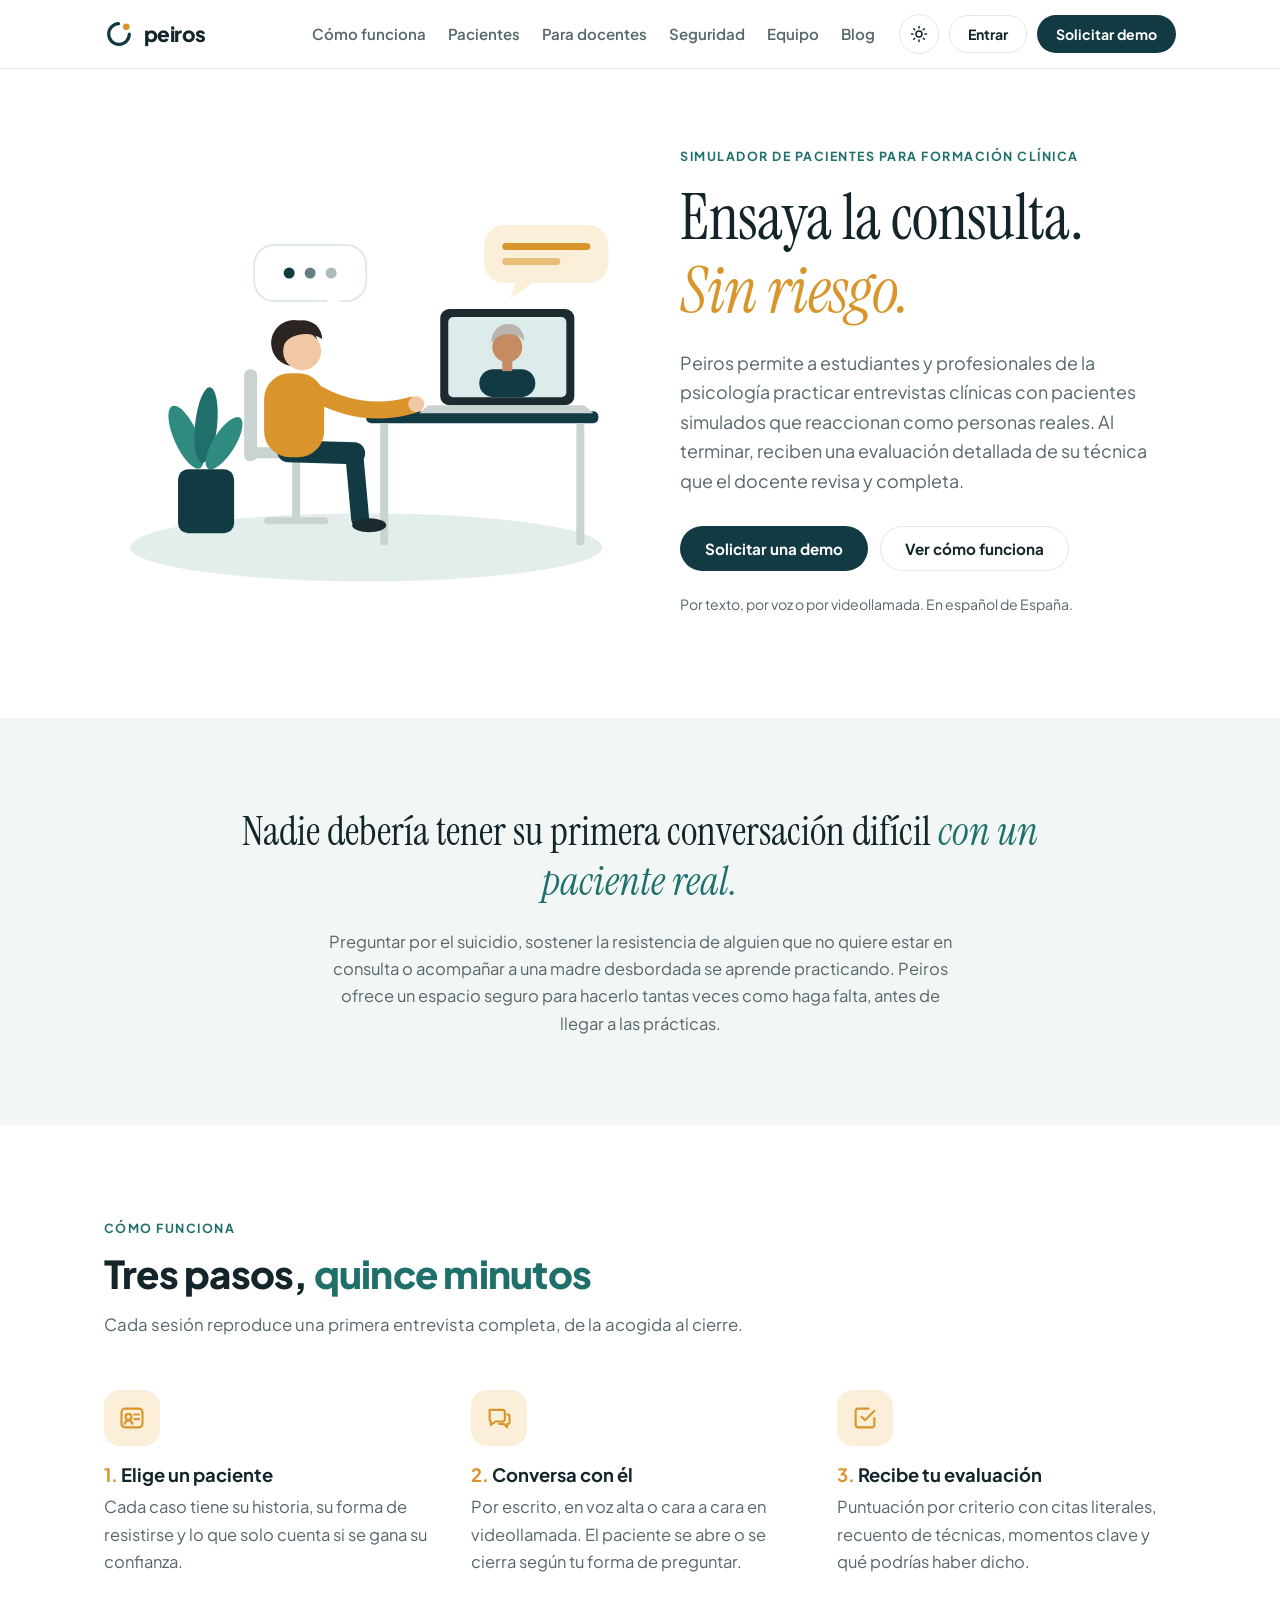
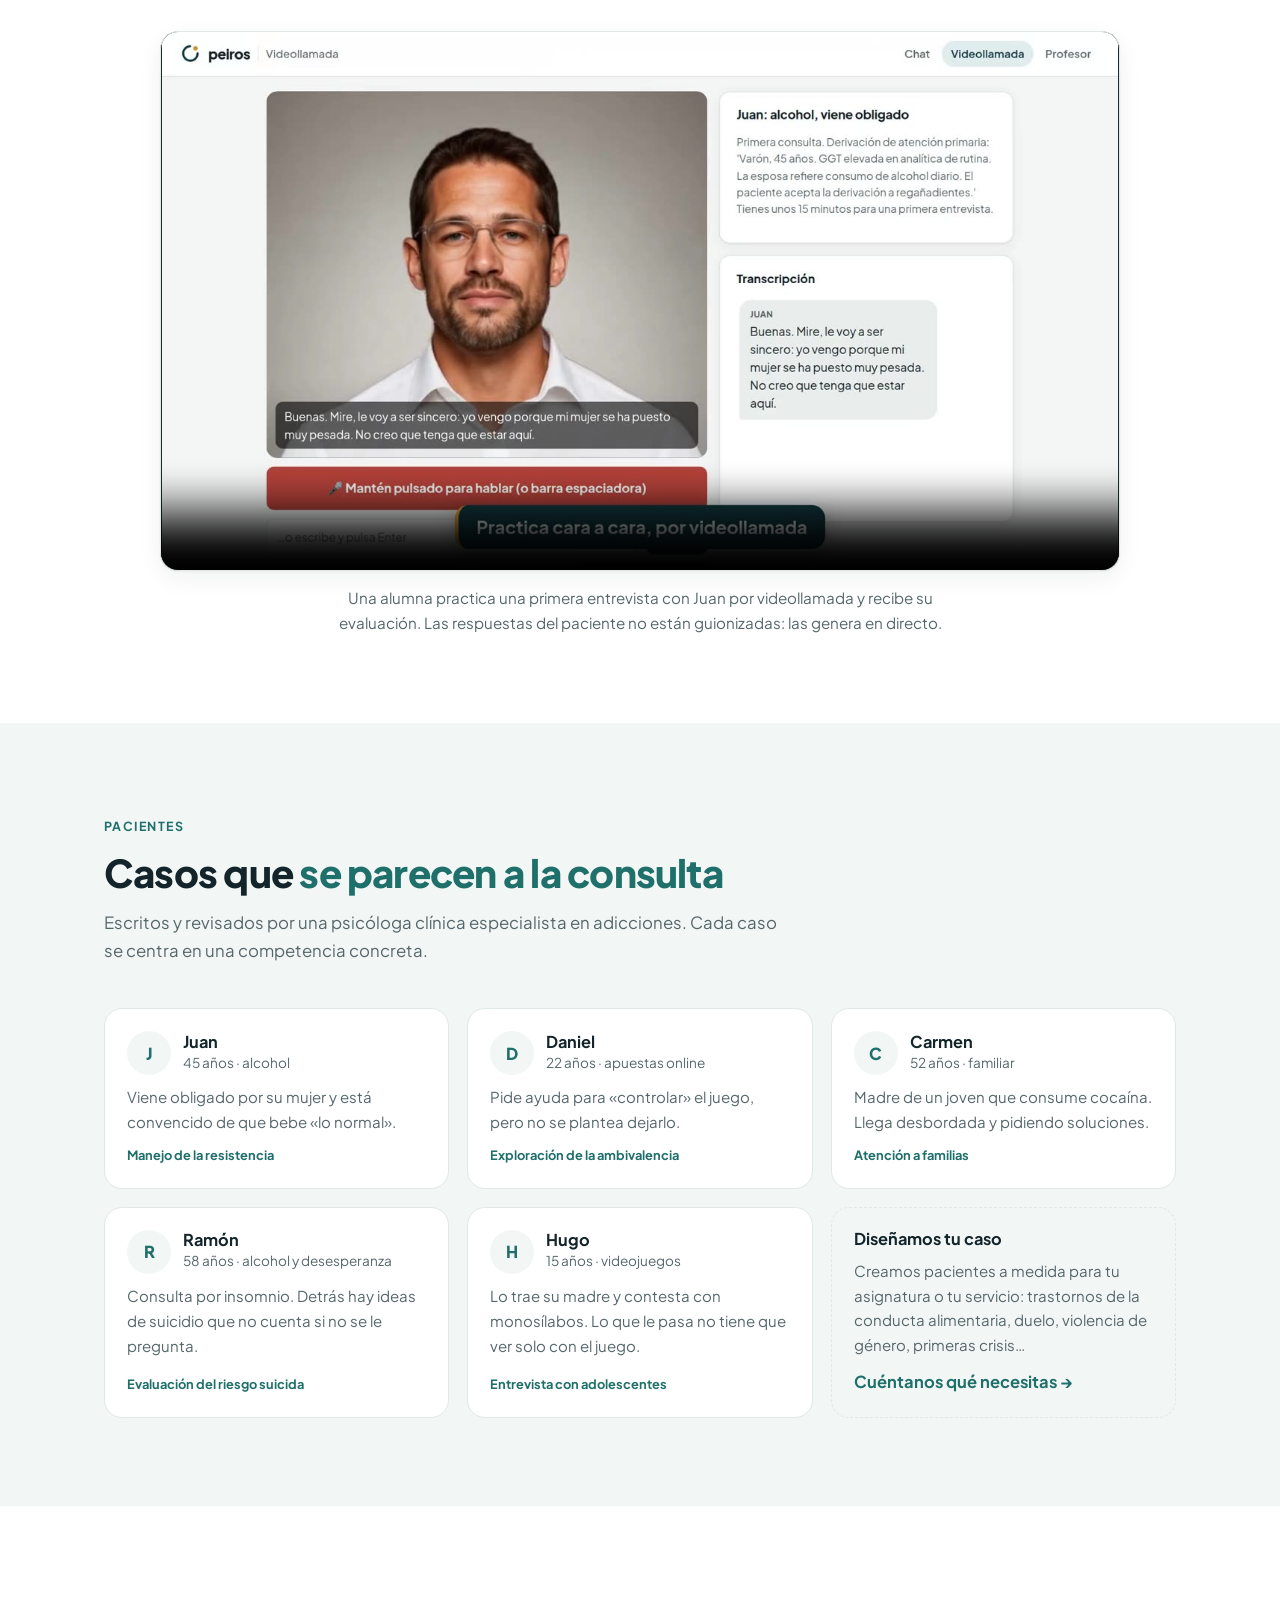
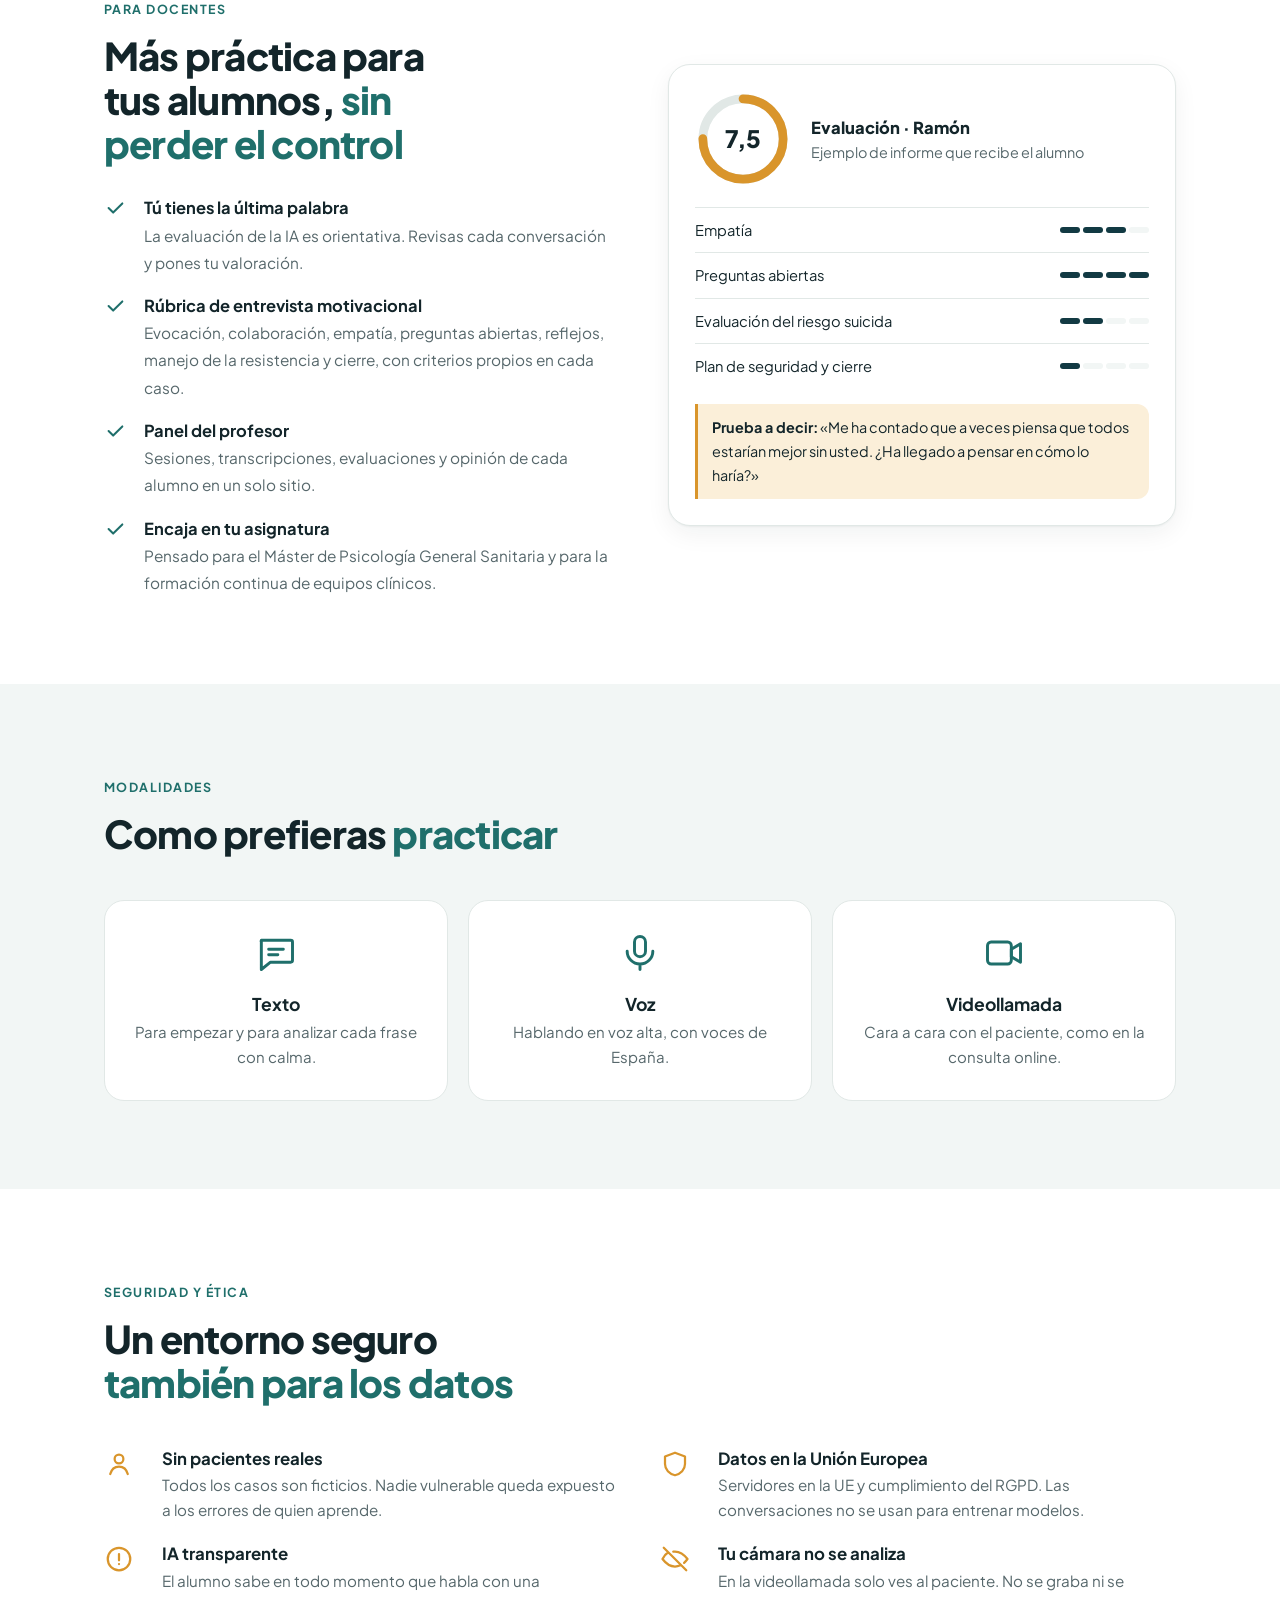
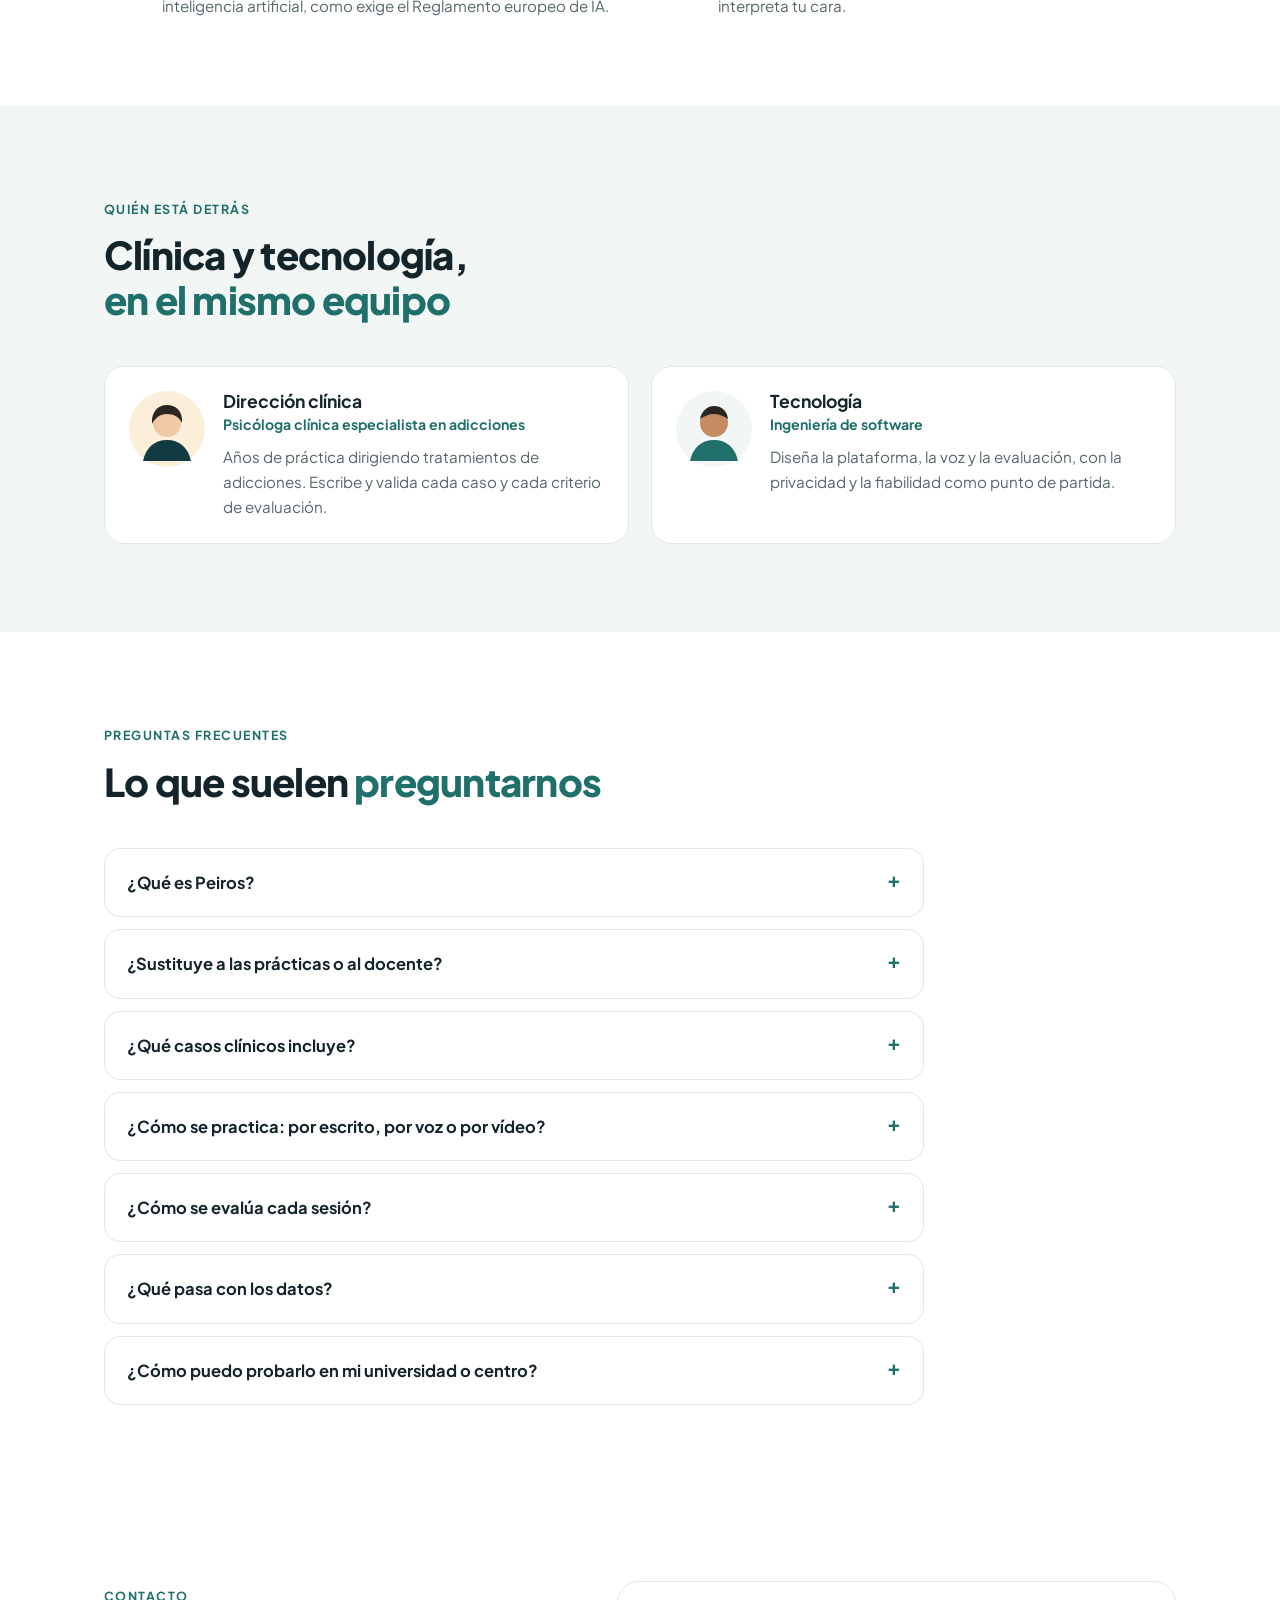
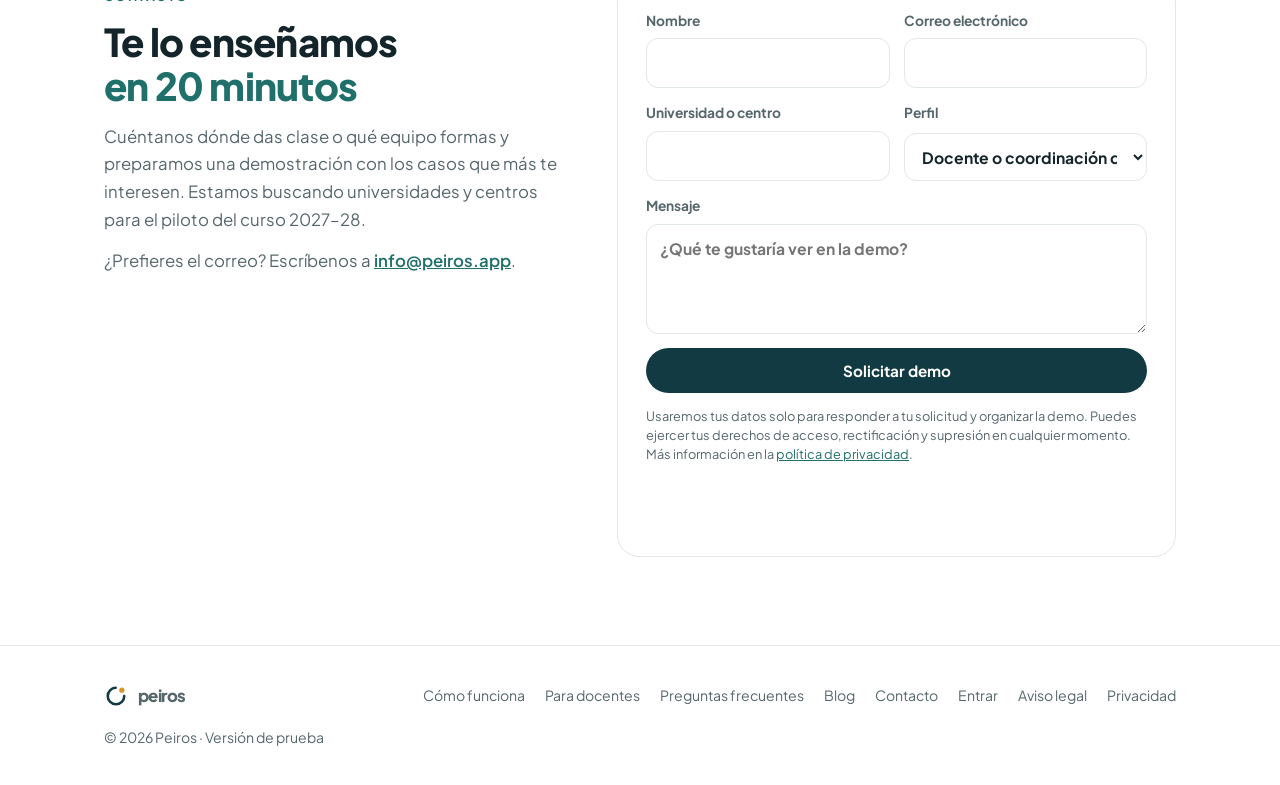
==== commit eb182bab: "Correo de contacto info@peiros.app Co-Authored-By: Claude Opus 5.5 <noreply@anthropic.com>" ====
--- a/index.html
+++ b/index.html
@@ -29,7 +29,7 @@
     try { const t = localStorage.getItem("peiros-theme"); if (t) document.documentElement.dataset.theme = t; } catch (_) {}
   </script>
   <link rel="stylesheet" href="assets/landing.css">
-  <script type="application/ld+json">{"@context": "https://schema.org", "@type": "Organization", "@id": "https://peiros.app/#organizacion", "name": "Peiros", "url": "https://peiros.app/", "logo": "https://peiros.app/assets/brand/apple-touch-icon.png", "description": "Simulador de pacientes con inteligencia artificial para la formación clínica en psicología."}</script>
+  <script type="application/ld+json">{"@context": "https://schema.org", "@type": "Organization", "@id": "https://peiros.app/#organizacion", "name": "Peiros", "url": "https://peiros.app/", "logo": "https://peiros.app/assets/brand/apple-touch-icon.png", "description": "Simulador de pacientes con inteligencia artificial para la formación clínica en psicología.", "email": "info@peiros.app"}</script>
   <script type="application/ld+json">{"@context": "https://schema.org", "@type": "WebSite", "@id": "https://peiros.app/#web", "name": "Peiros", "url": "https://peiros.app/", "inLanguage": "es-ES", "publisher": {"@id": "https://peiros.app/#organizacion"}}</script>
   <script type="application/ld+json">{"@context": "https://schema.org", "@type": "SoftwareApplication", "name": "Peiros", "url": "https://peiros.app/", "applicationCategory": "EducationalApplication", "operatingSystem": "Navegador web", "inLanguage": "es-ES", "description": "Simulador de pacientes con IA para practicar la entrevista clínica por texto, voz o videollamada, con evaluación detallada de la técnica y revisión docente.", "publisher": {"@id": "https://peiros.app/#organizacion"}, "audience": {"@type": "EducationalAudience", "educationalRole": "student"}}</script>
   <script type="application/ld+json">{"@context": "https://schema.org", "@type": "FAQPage", "mainEntity": [{"@type": "Question", "name": "¿Qué es Peiros?", "acceptedAnswer": {"@type": "Answer", "text": "Peiros es un simulador de pacientes con inteligencia artificial para la formación clínica. Estudiantes y profesionales de la psicología practican entrevistas con pacientes ficticios que reaccionan como personas reales, y reciben una evaluación detallada de su técnica que el docente revisa y completa."}}, {"@type": "Question", "name": "¿Sustituye a las prácticas o al docente?", "acceptedAnswer": {"@type": "Answer", "text": "No. Peiros es un entrenamiento previo: permite ensayar tantas veces como haga falta antes de atender a pacientes reales. La evaluación automática es orientativa y la valoración final la hace siempre el docente."}}, {"@type": "Question", "name": "¿Qué casos clínicos incluye?", "acceptedAnswer": {"@type": "Answer", "text": "Incluye casos de adicciones y salud mental: un hombre que acude obligado por su consumo de alcohol, un joven con apuestas deportivas online, una madre preocupada por el consumo de cocaína de su hijo, un paciente con ideación suicida y un adolescente con uso problemático de videojuegos. También diseñamos casos a medida para cada asignatura."}}, {"@type": "Question", "name": "¿Cómo se practica: por escrito, por voz o por vídeo?", "acceptedAnswer": {"@type": "Answer", "text": "De las tres formas. Se puede escribir, hablar en voz alta o hacer una videollamada con el paciente, que responde con voz y rostro. Funciona en el navegador, sin instalar nada, también desde el móvil."}}, {"@type": "Question", "name": "¿Cómo se evalúa cada sesión?", "acceptedAnswer": {"@type": "Answer", "text": "Al terminar, el estudiante recibe una puntuación por criterio con citas literales de lo que dijo, un recuento de técnicas (preguntas abiertas, cerradas y reflejos), los momentos clave de la entrevista y qué podría haber dicho. El docente puede revisar cada sesión y añadir su propia valoración."}}, {"@type": "Question", "name": "¿Qué pasa con los datos?", "acceptedAnswer": {"@type": "Answer", "text": "Los servidores están en la Unión Europea, los proveedores de inteligencia artificial están configurados para no usar los datos para entrenar sus modelos y todos los pacientes son ficticios. Los detalles están en la política de privacidad."}}, {"@type": "Question", "name": "¿Cómo puedo probarlo en mi universidad o centro?", "acceptedAnswer": {"@type": "Answer", "text": "Estamos haciendo pruebas piloto con universidades y centros de formación. Solicita una demo en el formulario y te contamos las condiciones."}}]}</script>
@@ -355,6 +355,7 @@
             <span class="eyebrow">Contacto</span>
             <h2>Te lo enseñamos <span>en 20 minutos</span></h2>
             <p>Cuéntanos dónde das clase o qué equipo formas y preparamos una demostración con los casos que más te interesen. Estamos buscando universidades y centros para el piloto del curso 2027–28.</p>
+            <p class="contact-mail">¿Prefieres el correo? Escríbenos a <a href="mailto:info@peiros.app">info@peiros.app</a>.</p>
           </div>
         </div>
         <form id="contact-form" novalidate>
--- a/assets/landing.css
+++ b/assets/landing.css
@@ -296,3 +296,6 @@
 .related { margin-top: 56px; }
 .related h2 { font-size: 1.2rem; font-weight: 800; margin: 0 0 16px; }
 .related .post-card h3 { font-size: 1.02rem; }
+
+.contact-mail { color: var(--muted); }
+.contact-mail a { color: var(--teal); font-weight: 600; }
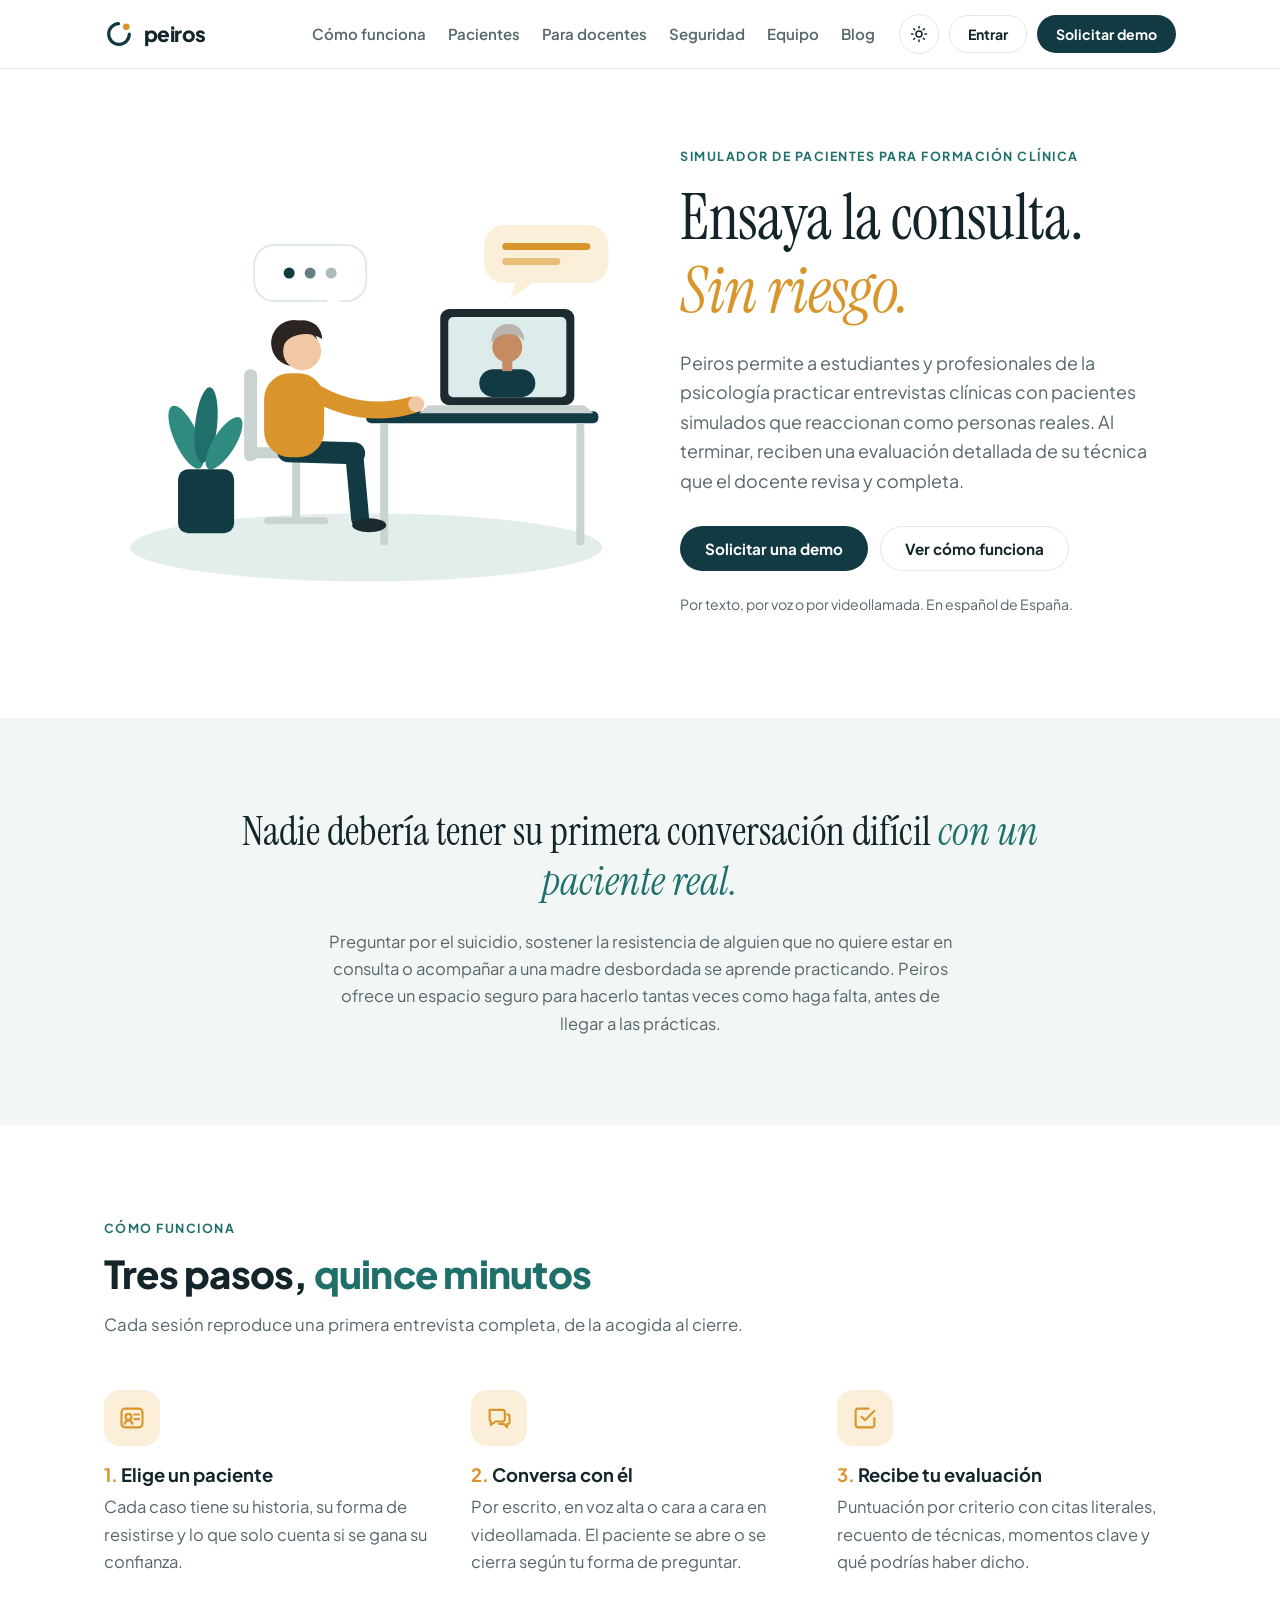
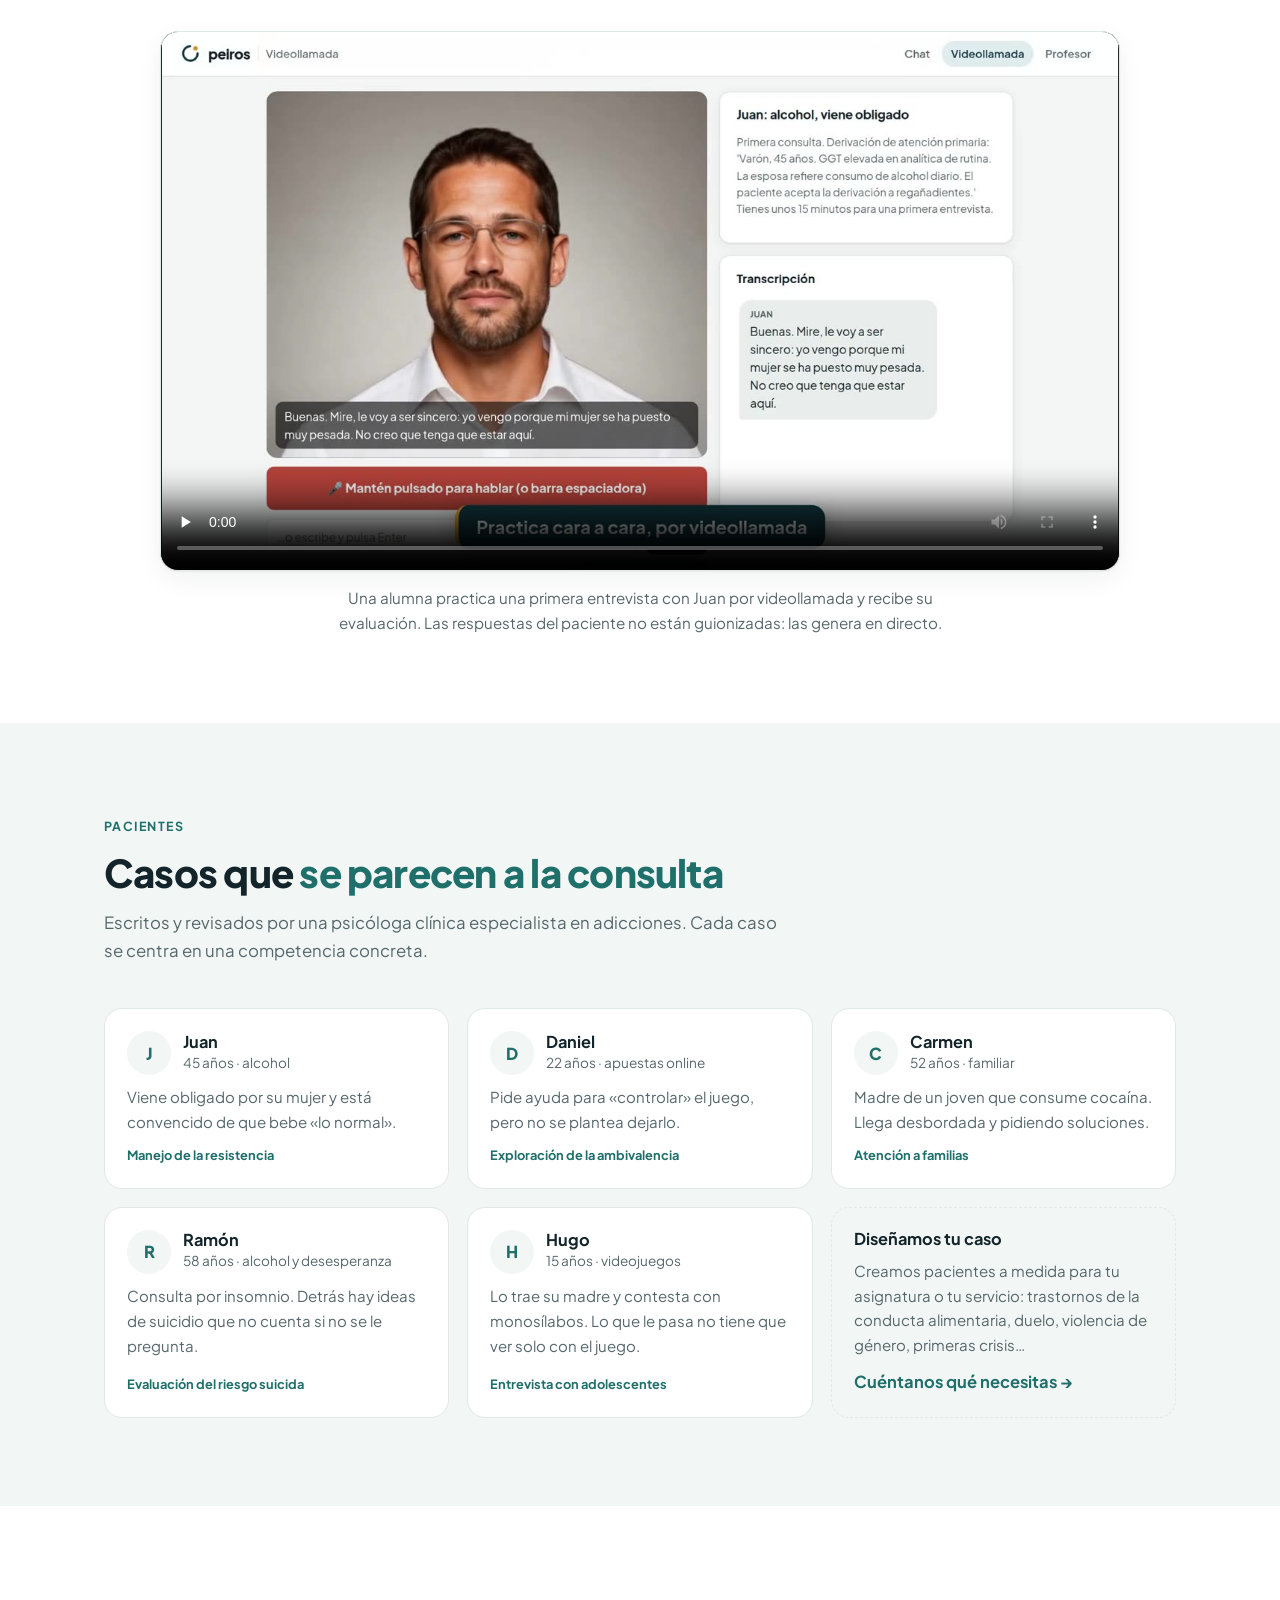
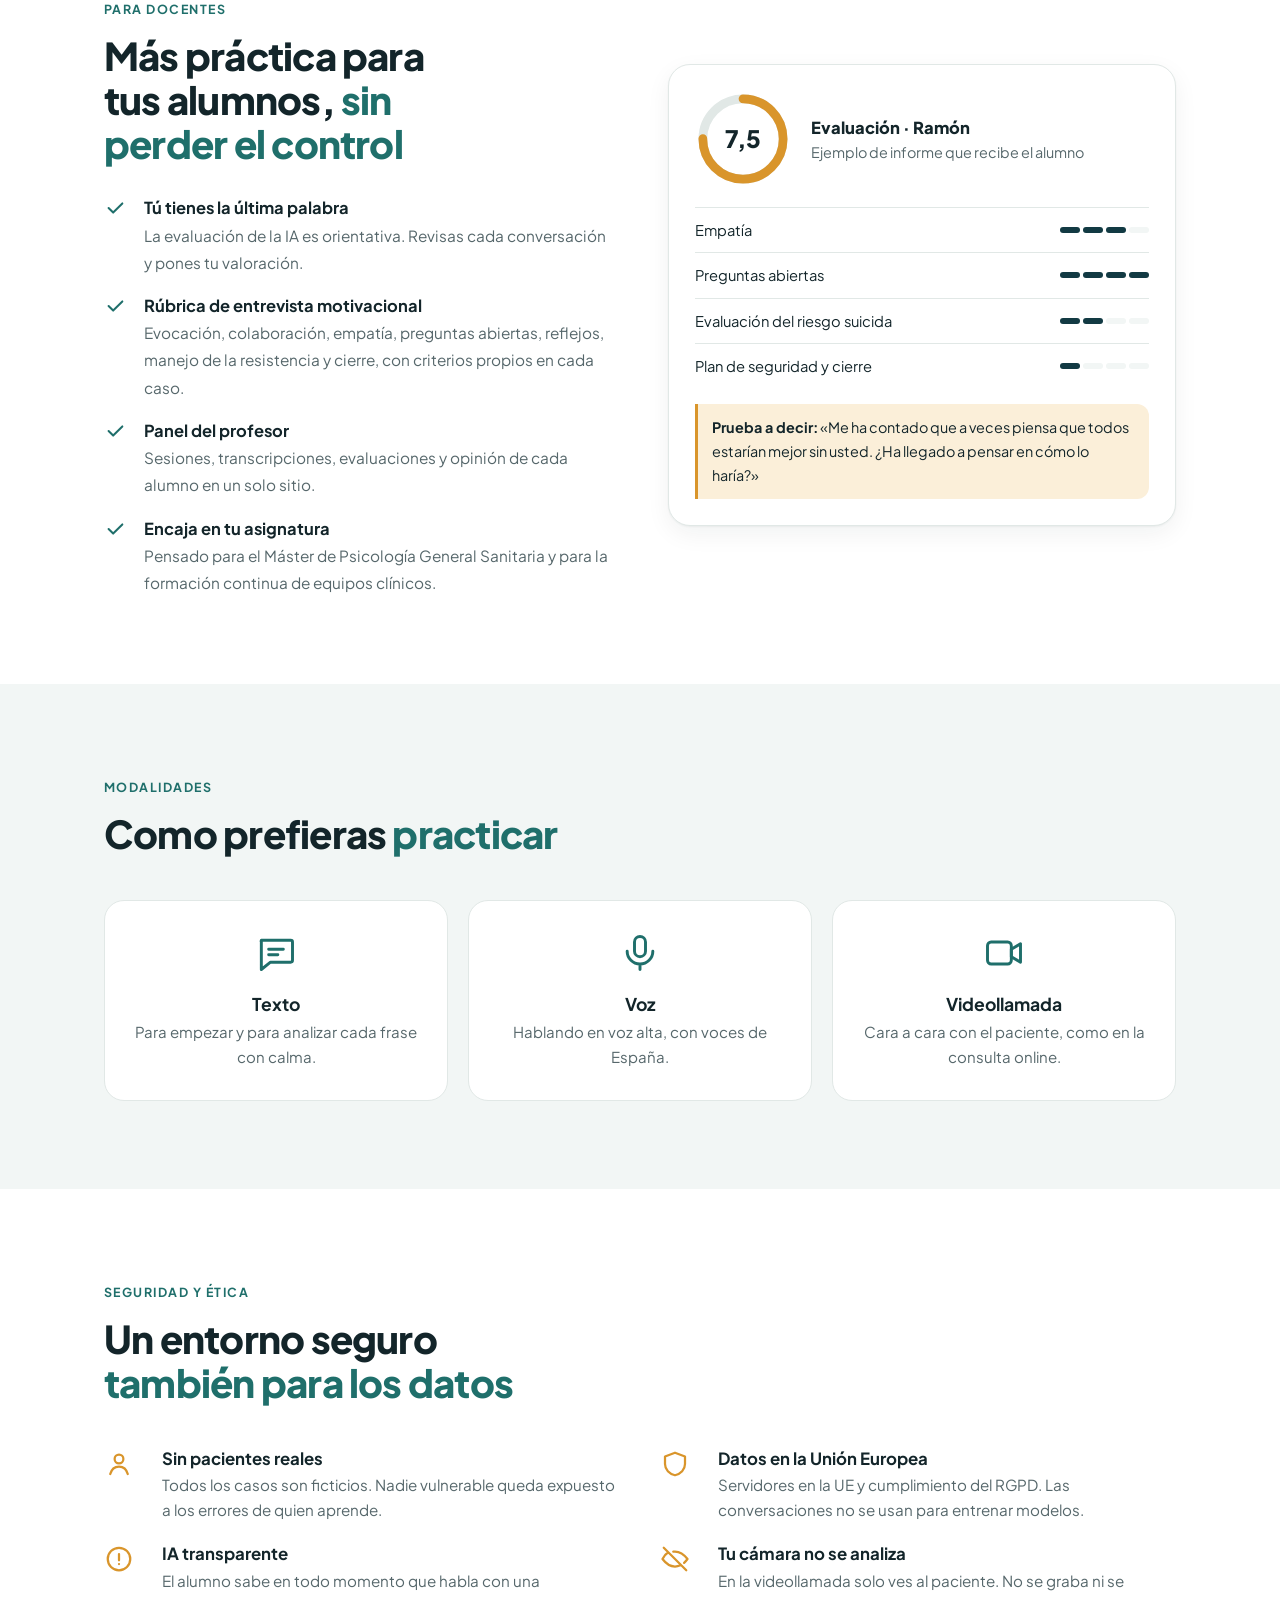
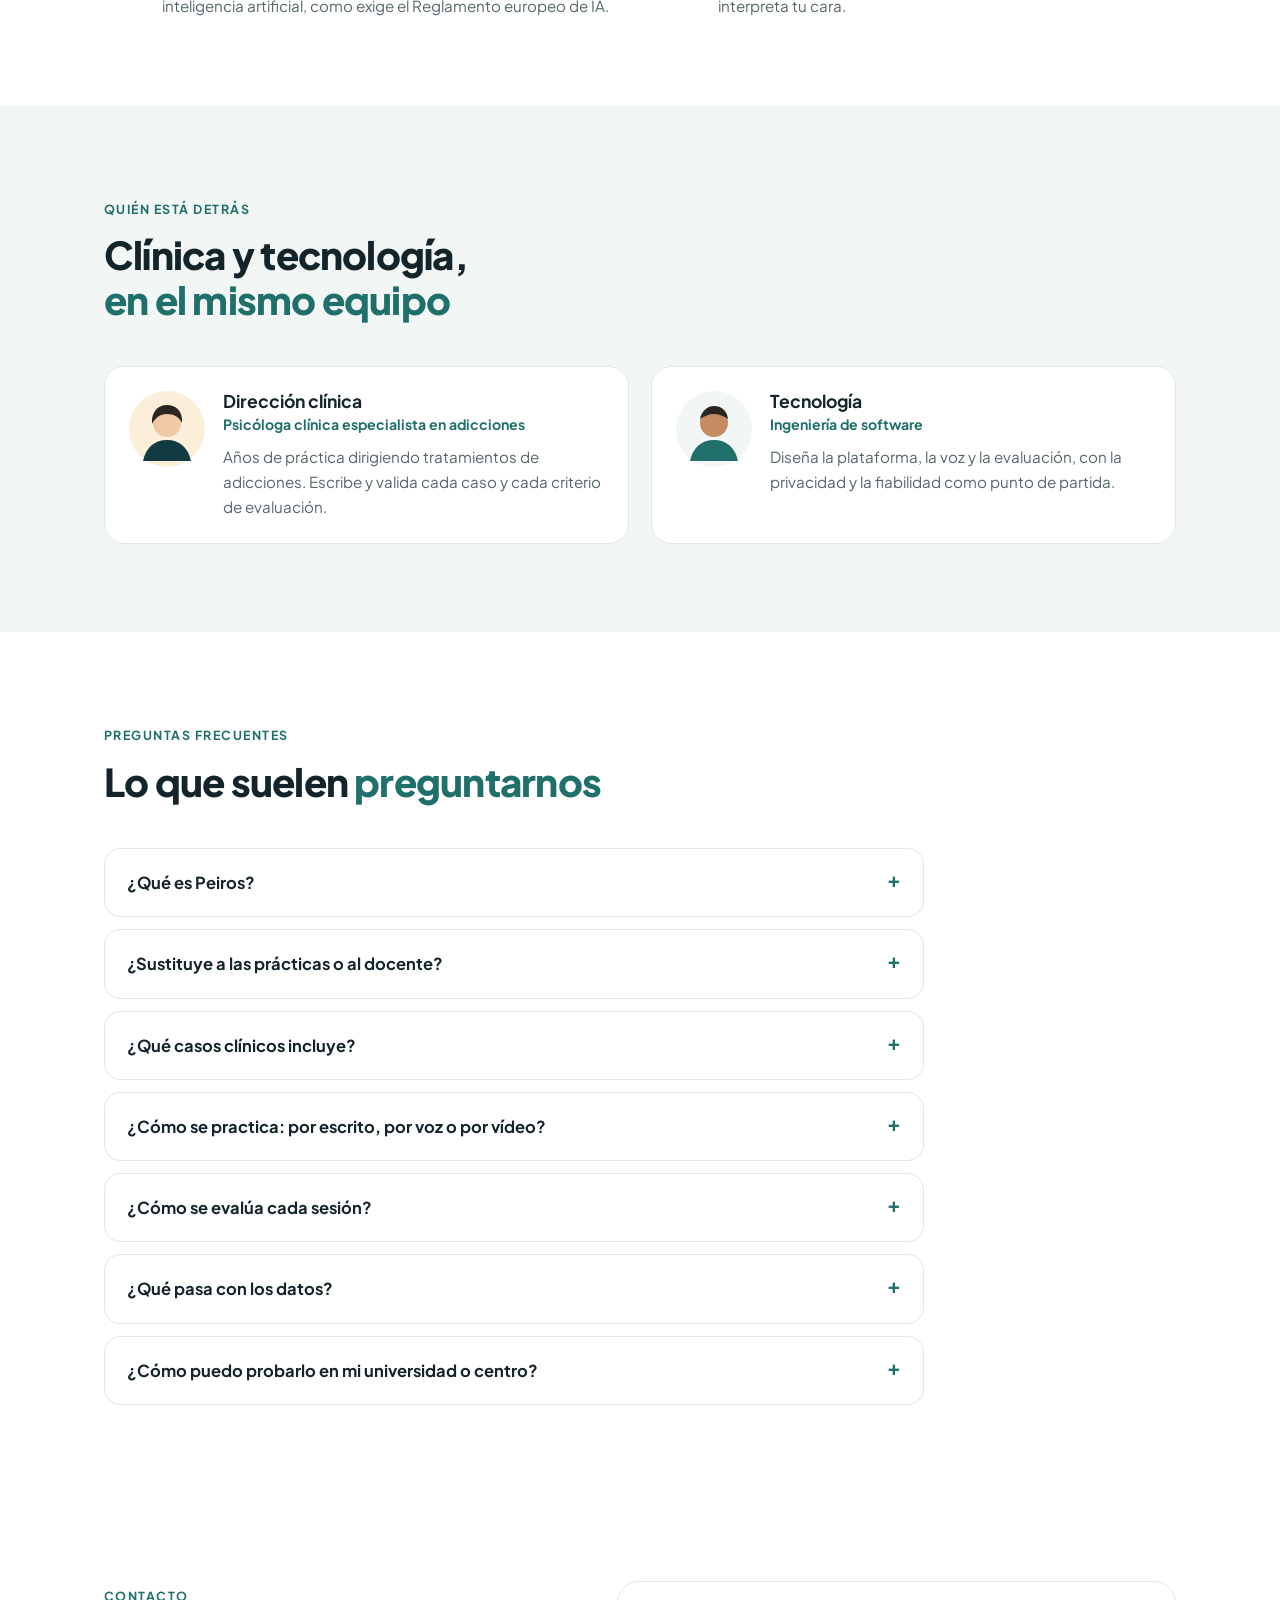
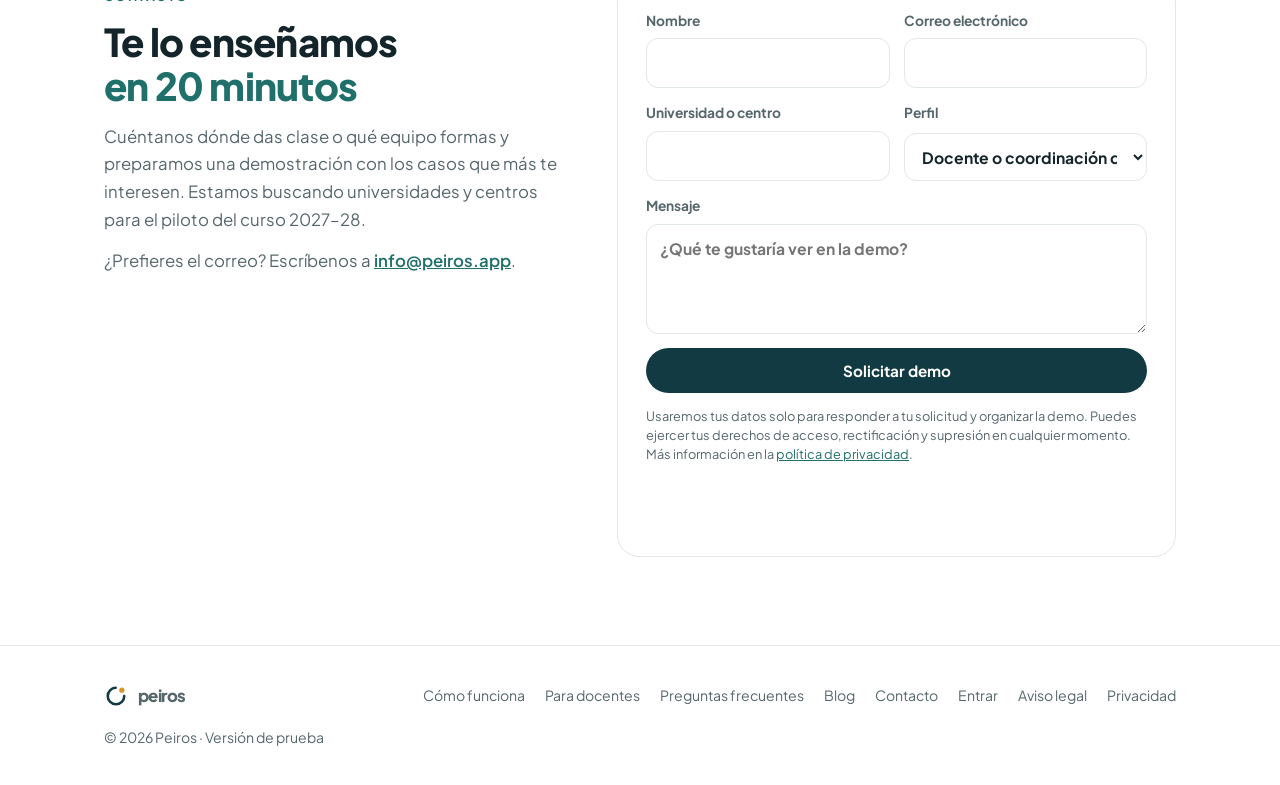
==== commit ee8b17d8: "Menú desplegable en móvil (secciones, blog y Entrar) Co-Authored-By: Claude Opus 5.5 <noreply@anthro" ====
--- a/index.html
+++ b/index.html
@@ -42,13 +42,14 @@
         <svg viewBox="0 0 32 32" aria-hidden="true"><circle cx="16" cy="16" r="11" fill="none" stroke="currentColor" stroke-width="3.4" stroke-linecap="round" stroke-dasharray="51 18.1"/><circle cx="23.8" cy="8.2" r="3.5" class="f-accent"/></svg>
         peiros
       </a>
-      <nav class="site-nav" aria-label="Secciones">
+      <nav class="site-nav" id="site-nav" aria-label="Secciones">
         <a href="#como-funciona">Cómo funciona</a>
         <a href="#pacientes">Pacientes</a>
         <a href="#docentes">Para docentes</a>
         <a href="#seguridad">Seguridad</a>
         <a href="#equipo">Equipo</a>
         <a href="blog/">Blog</a>
+        <a class="nav-mobile-only" href="https://campus.peiros.app/entrar">Entrar</a>
       </nav>
       <div class="header-actions">
         <button class="theme-toggle" id="theme-toggle" type="button" aria-label="Cambiar entre modo claro y oscuro">
@@ -57,6 +58,9 @@
         </button>
         <a class="btn btn-ghost btn-small" href="https://campus.peiros.app/entrar">Entrar</a>
         <a class="btn btn-primary btn-small" href="#contacto">Solicitar demo</a>
+        <button class="menu-toggle" id="menu-toggle" type="button" aria-label="Abrir el menú" aria-expanded="false" aria-controls="site-nav">
+          <svg viewBox="0 0 24 24" fill="none" stroke="currentColor" stroke-width="2" stroke-linecap="round"><path class="l1" d="M4 7h16"/><path class="l2" d="M4 12h16"/><path class="l3" d="M4 17h16"/></svg>
+        </button>
       </div>
     </div>
   </header>
--- a/assets/landing.css
+++ b/assets/landing.css
@@ -194,8 +194,24 @@
 /* --- Ilustración --- */
 .illustration svg { width: 100%; height: auto; display: block; }
 
+.menu-toggle { display: none; width: 40px; height: 40px; border-radius: 50%; border: 1px solid var(--line); background: var(--card); color: var(--text); place-items: center; cursor: pointer; padding: 0; }
+.menu-toggle svg { width: 20px; height: 20px; }
+.menu-toggle path { transition: transform .2s, opacity .2s; transform-origin: 12px 12px; }
+.menu-toggle[aria-expanded="true"] .l1 { transform: translateY(5px) rotate(45deg); }
+.menu-toggle[aria-expanded="true"] .l2 { opacity: 0; }
+.menu-toggle[aria-expanded="true"] .l3 { transform: translateY(-5px) rotate(-45deg); }
+.nav-mobile-only { display: none; }
+
 @media (max-width: 900px) {
-  .site-nav { display: none; }
+  .menu-toggle { display: grid; }
+  .site-header .wrap { position: relative; }
+  .site-nav { display: none; position: absolute; top: 100%; left: 0; right: 0; flex-direction: column; gap: 0; margin: 0;
+              padding: 6px 24px 18px; background: var(--bg); border-bottom: 1px solid var(--line); box-shadow: 0 18px 30px rgba(19, 37, 42, .08); }
+  .site-nav.open { display: flex; }
+  .site-nav a { padding: 14px 0; font-size: 1.05rem; color: var(--text); border-bottom: 1px solid var(--line); }
+  .site-nav a:last-child { border-bottom: 0; }
+  .nav-mobile-only { display: block; }
+  .header-actions { margin-left: auto; }
   .hero .wrap, .split, .contact { grid-template-columns: 1fr; gap: 40px; }
   .hero .illustration { order: 2; }
   .steps, .modes { grid-template-columns: 1fr; }
@@ -206,6 +222,10 @@
   section { padding-block: 64px; }
   .wrap { padding-inline: 16px; }
   .header-actions .btn-ghost { display: none; }
+  .site-header .wrap { gap: 12px; }
+  .header-actions { gap: 8px; }
+  .theme-toggle, .menu-toggle { width: 38px; height: 38px; }
+  .site-nav { padding-inline: 16px; }
   .contact .row { grid-template-columns: 1fr; }
   .member { grid-template-columns: 1fr; }
   .patients { grid-template-columns: 1fr; }
@@ -299,3 +319,9 @@
 
 .contact-mail { color: var(--muted); }
 .contact-mail a { color: var(--teal); font-weight: 600; }
+.header-actions .btn { white-space: nowrap; }
+@media (max-width: 400px) {
+  .site-header .brand { font-size: 1.1rem; }
+  .header-actions .btn-primary { padding-inline: 13px; font-size: .84rem; }
+  .site-header .wrap, .header-actions { gap: 6px; }
+}
